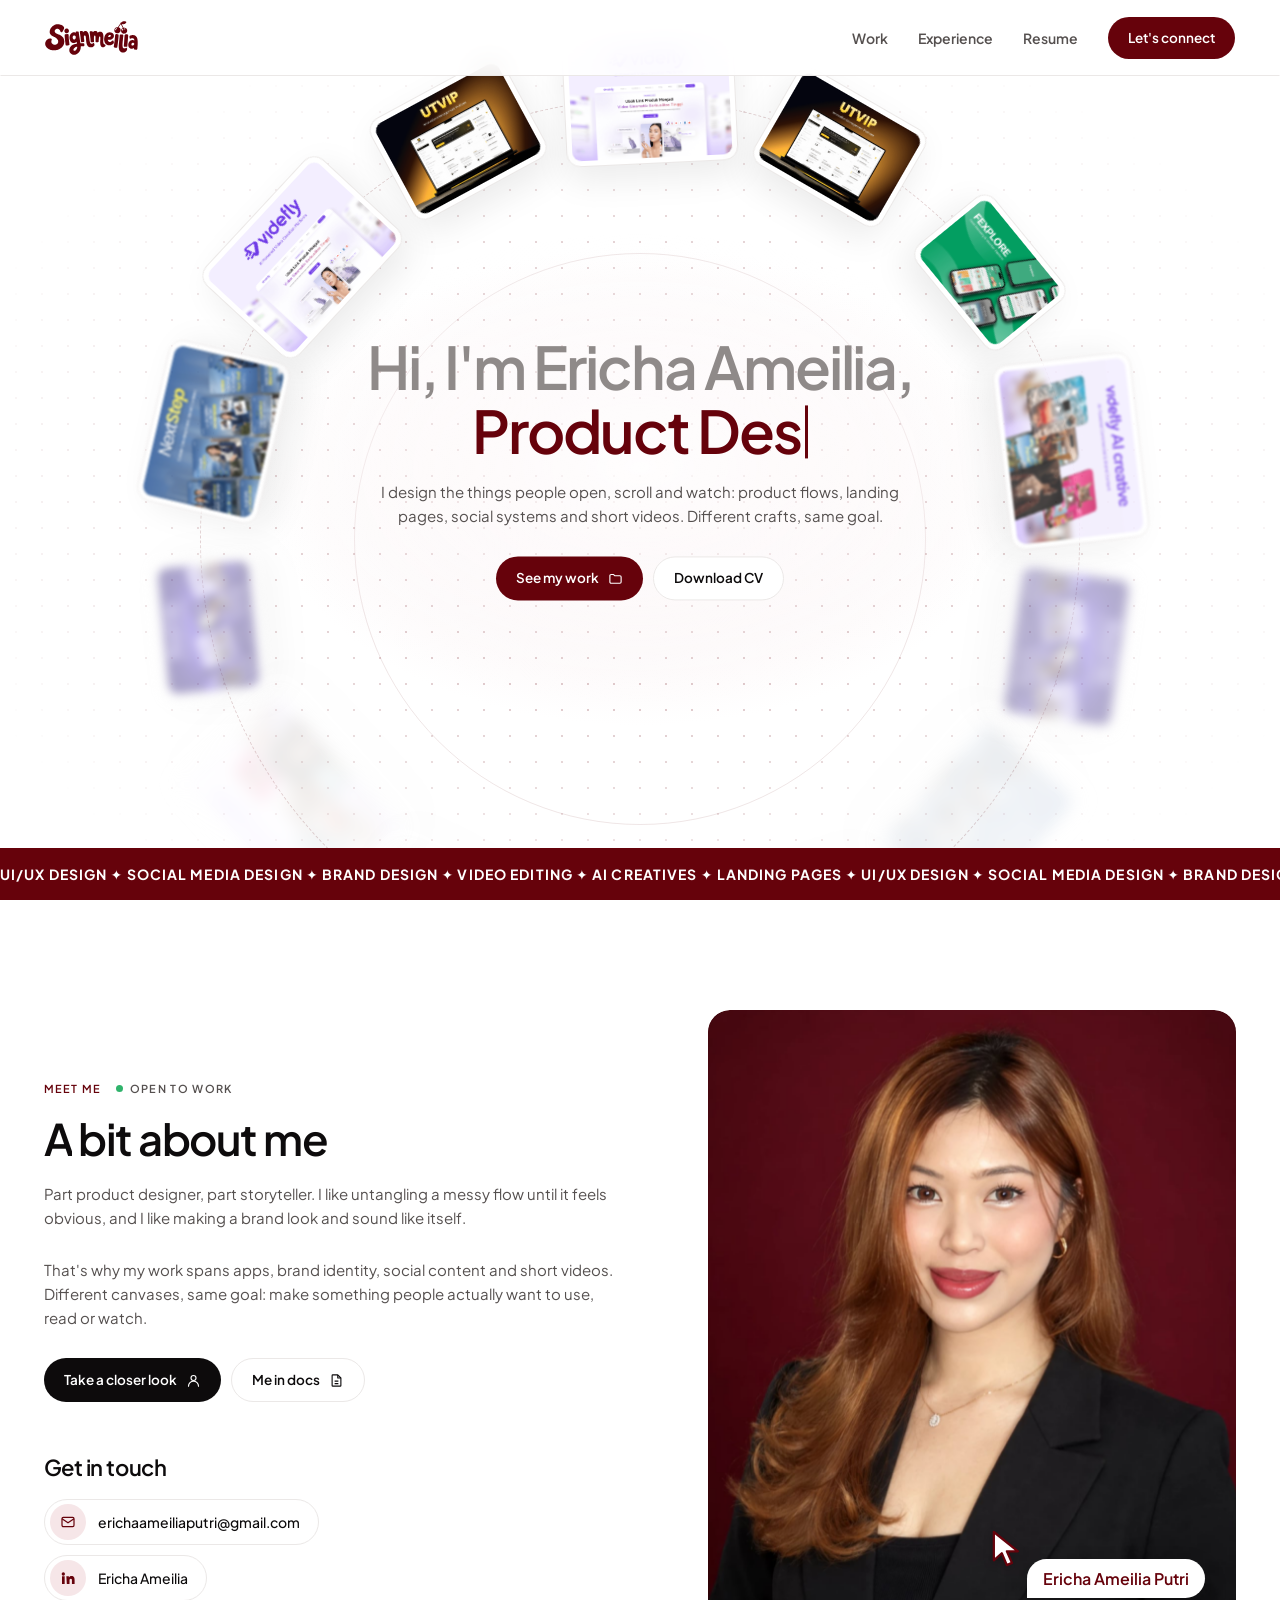
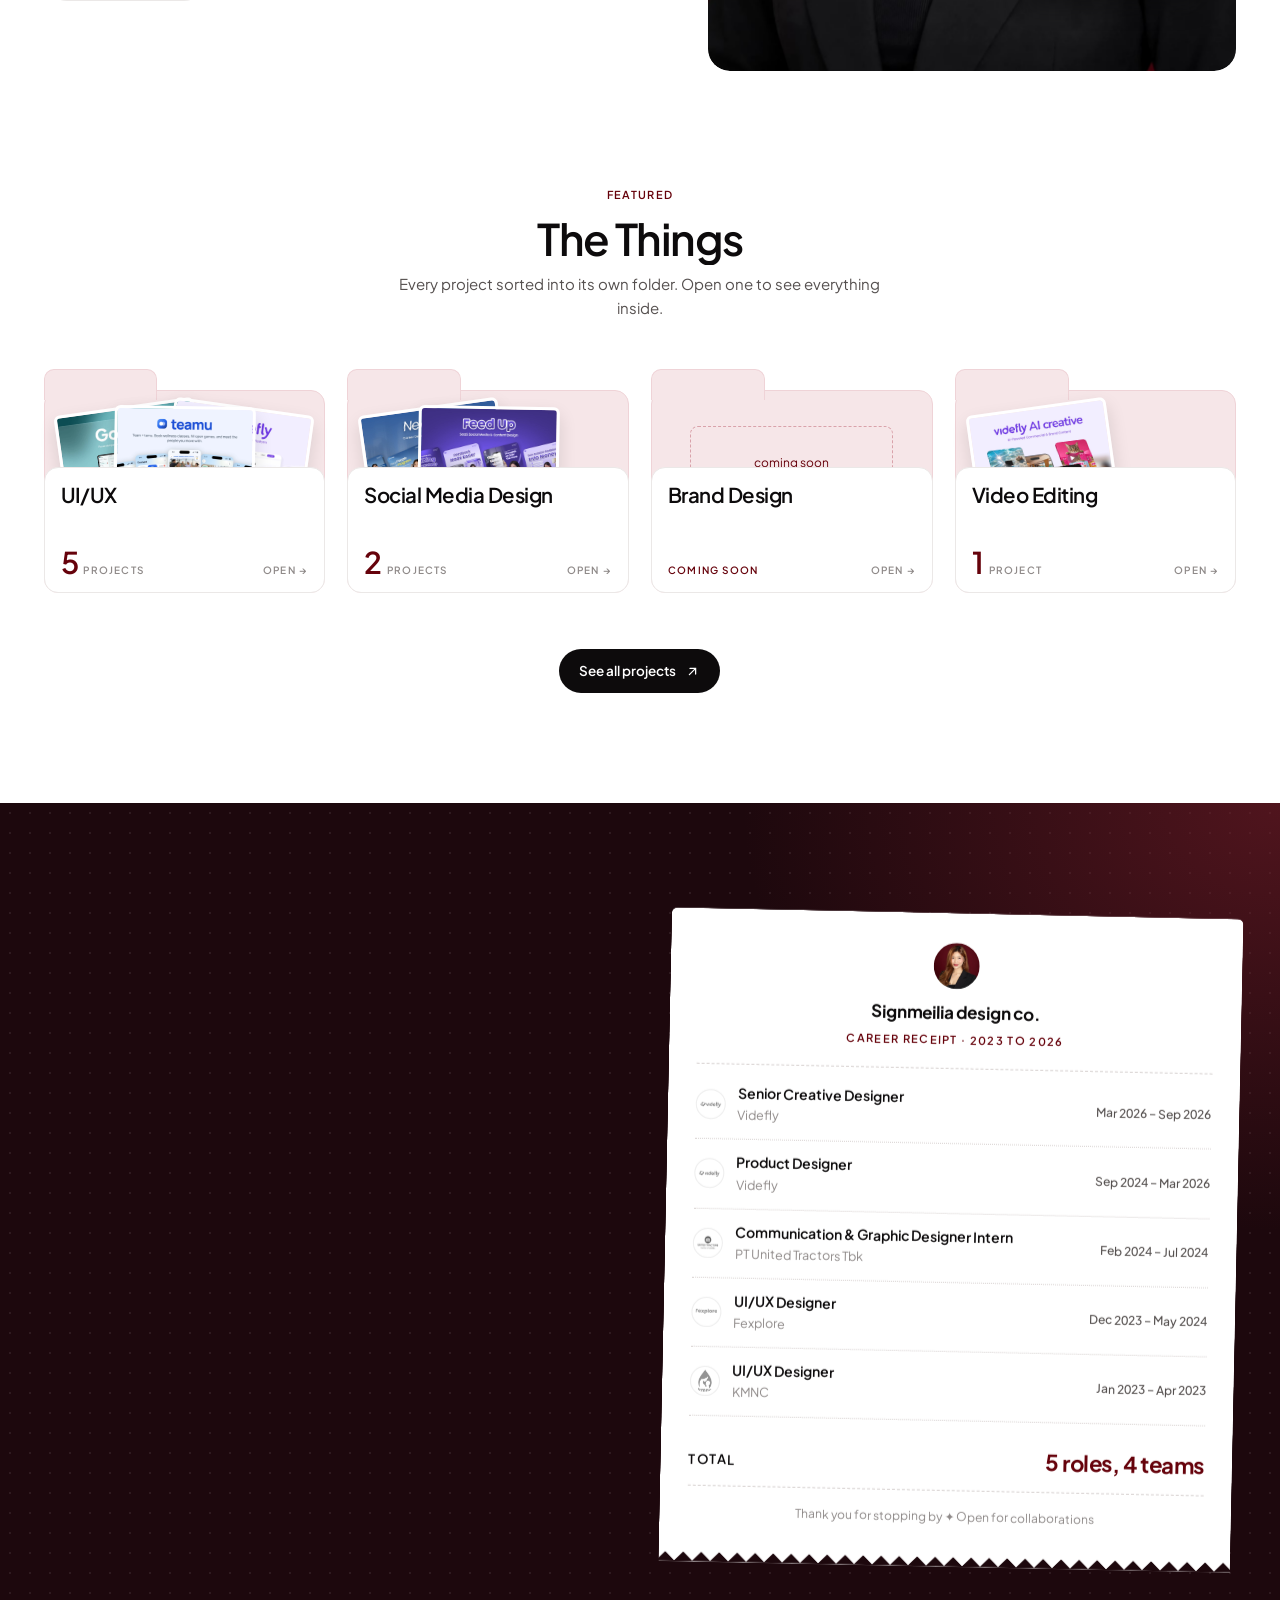
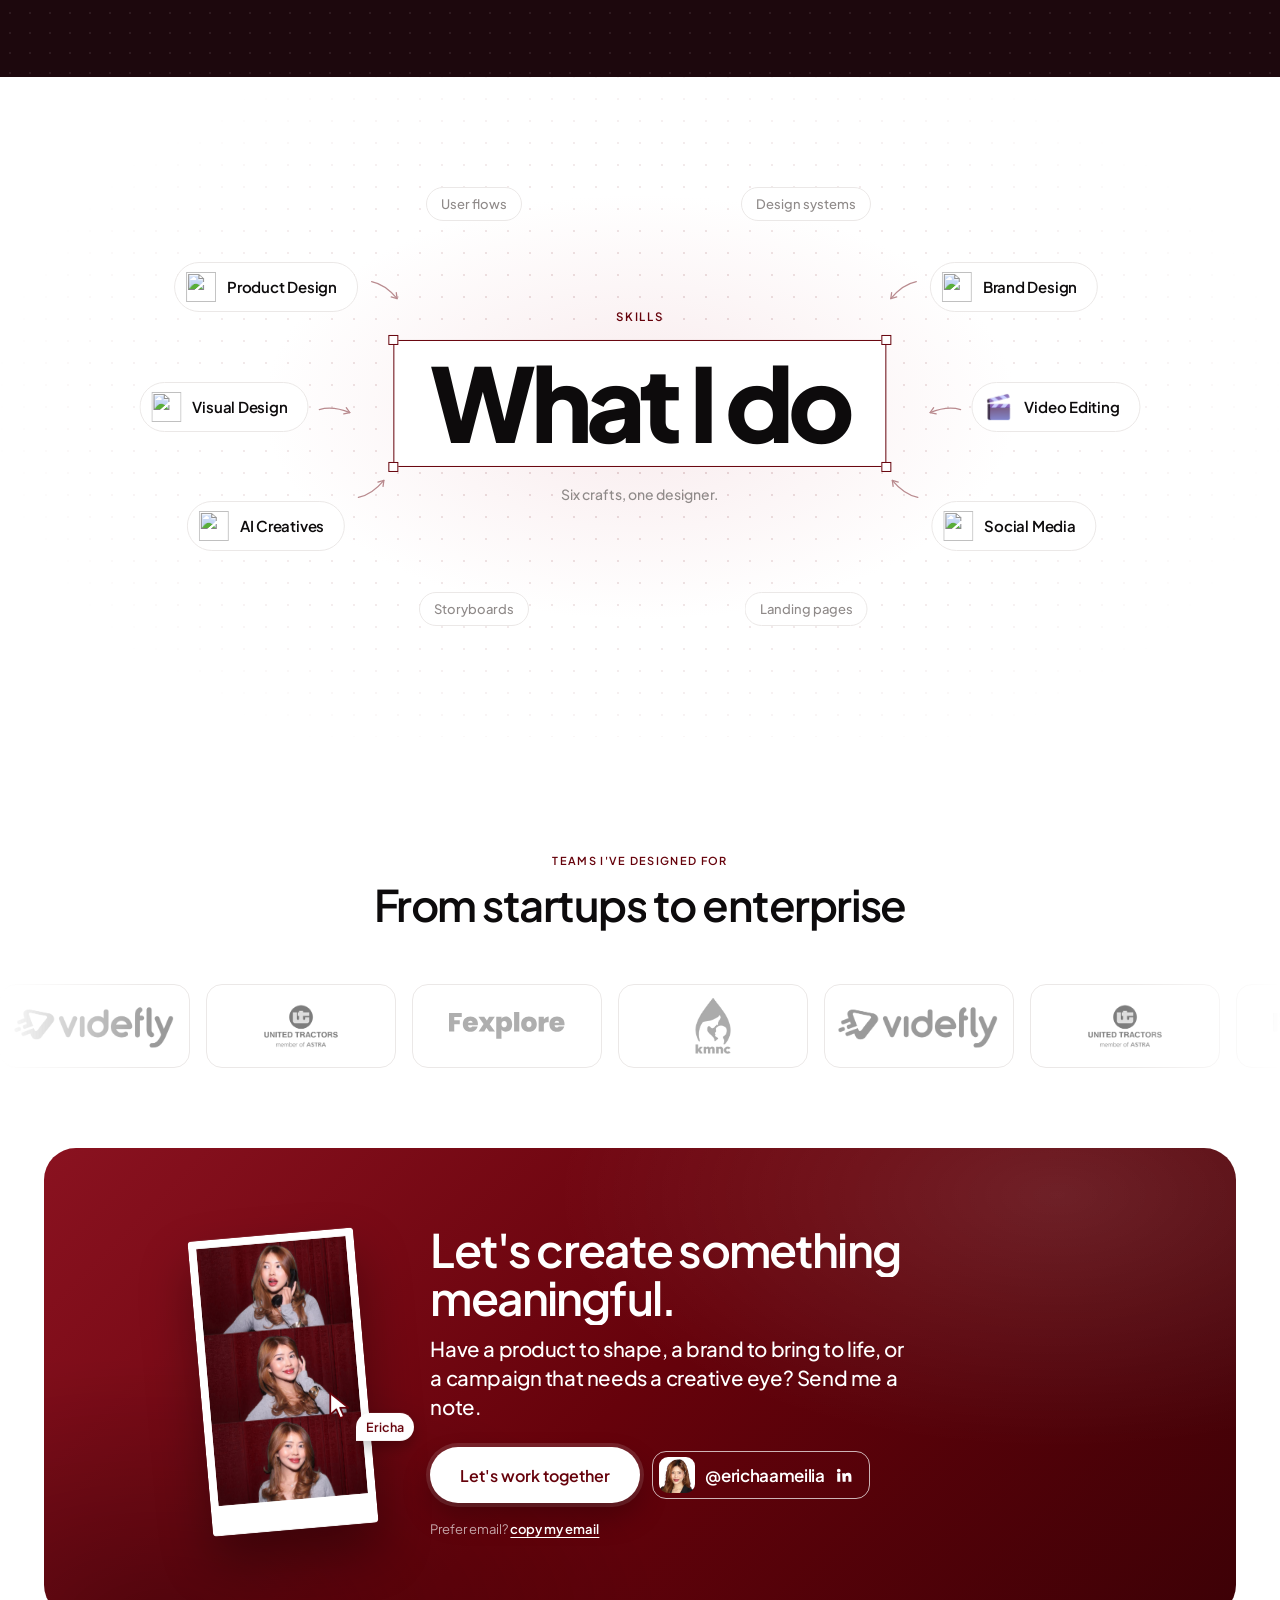
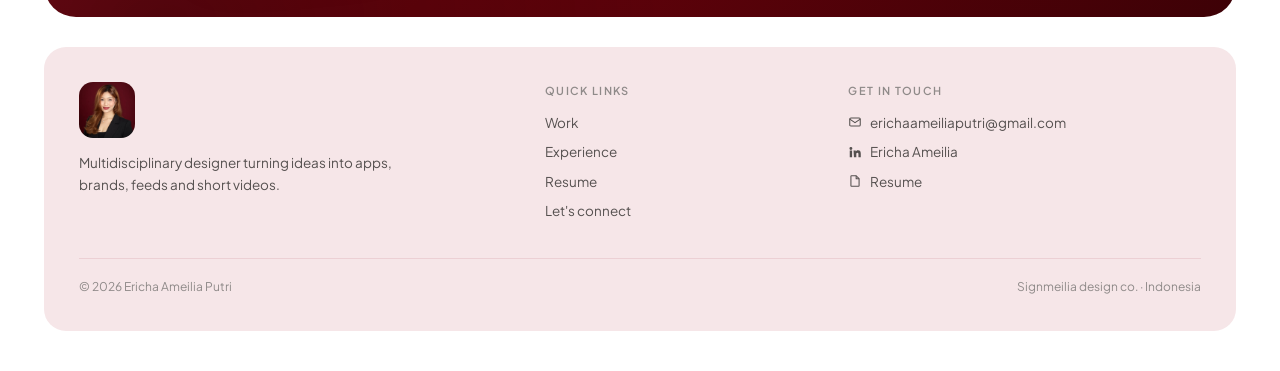
==== index.html @ 426ca13f "About: copy baru, lebih personal Co-Authored-By: Claude Opus 5.5 <noreply@anthropic.com>" ====
<!doctype html>
<html lang="en">
<head>
<meta charset="utf-8">
<meta name="viewport" content="width=device-width, initial-scale=1">
<title>Ericha Ameilia | Personal Website</title>
<meta name="description" content="Ericha Ameilia Putri designs apps, brands, social content and short videos.">
<link rel="icon" type="image/svg+xml" href="assets/favicon.svg?v=3">
<link rel="apple-touch-icon" href="assets/apple-touch-icon.png">
<link rel="preconnect" href="https://fonts.googleapis.com">
<link rel="preconnect" href="https://fonts.gstatic.com" crossorigin>
<link href="https://fonts.googleapis.com/css2?family=Plus+Jakarta+Sans:wght@400;500;600;700&display=swap" rel="stylesheet">
<link rel="stylesheet" href="styles.css">
<link rel="stylesheet" href="merged.css">
</head>
<body class="no-js">

<div class="intro" id="loader" aria-hidden="true">
  <div class="intro__sign"><img src="assets/signmeilia-logo.svg" alt=""><i class="intro__pen"></i></div>
  <p class="intro__line">UI/UX · Social Media · Brand · Video</p>
</div>

<header class="nav" id="nav">
  <div class="nav__in">
    <a class="nav__logo" href="#top" aria-label="Signmeilia, back to top"><img src="assets/signmeilia-logo.svg" alt="Signmeilia"></a>
    <div class="nav__right">
      <nav class="nav__links" aria-label="Main">
        <a href="projects.html">Work</a>
        <a href="#journey" data-sec="journey">Experience</a>
        <a href="https://drive.google.com/file/d/1sFN4XBQd8MXF_A1-J4B5y1EkDxADbrXs/view?usp=sharing" target="_blank" rel="noopener">Resume</a>
      </nav>
      <a class="btn nav__cta" href="#contact">Let's connect</a>
    </div>
  </div>
</header>

<main>

<section class="orbit" id="top">
  <div class="orbit__pattern" aria-hidden="true"></div>
  <div class="orbit__path" aria-hidden="true"><i></i><i></i></div>
  <div class="orbit__ring" id="ring" aria-hidden="true"></div>
  <div class="orbit__fade"></div>
  <div class="orbit__copy">
    <h1><span class="soft">Hi, I'm Ericha Ameilia,</span><br><span class="type" id="type">Product Designer</span><span class="caret" aria-hidden="true"></span></h1>
    <p>I design the things people open, scroll and watch: product flows, landing pages, social systems and short videos. Different crafts, same goal.</p>
    <div class="orbit__ctas">
      <a href="#things" class="btn btn-dark">See my work<svg viewBox="0 0 24 24" fill="none" stroke="currentColor" stroke-width="1.8" stroke-linejoin="round"><path d="M3 7a2 2 0 0 1 2-2h4l2 2h8a2 2 0 0 1 2 2v8a2 2 0 0 1-2 2H5a2 2 0 0 1-2-2z"/></svg></a>
      <a href="https://drive.google.com/file/d/1sFN4XBQd8MXF_A1-J4B5y1EkDxADbrXs/view?usp=sharing" target="_blank" rel="noopener" class="btn btn-line">Download CV</a>
    </div>
  </div>
  <div class="ribbon ribbon--ink" aria-hidden="true"><div class="ribbon__track" data-ribbon="UI/UX design ✦ Social media design ✦ Brand design ✦ Video editing ✦ AI creatives ✦ Landing pages ✦ "></div></div>
</section>

<section class="sec" id="about">
  <div class="wrap meet">
    <div data-stagger>
      <div class="head-row rv"><span class="label">Meet me</span><span class="status"><i></i>Open to work</span></div>
      <h2 class="rv">A bit about me</h2>
      <p class="rv">Part product designer, part storyteller. I like untangling a messy flow until it feels obvious, and I like making a brand look and sound like itself.</p>
      <p class="rv">That's why my work spans apps, brand identity, social content and short videos. Different canvases, same goal: make something people actually want to use, read or watch.</p>
      <div class="actions rv">
        <a class="btn btn-dark" href="https://www.linkedin.com/in/erichaameilia/" target="_blank" rel="noopener">Take a closer look<svg viewBox="0 0 24 24" fill="none" stroke="currentColor" stroke-width="1.8" stroke-linecap="round"><circle cx="12" cy="8" r="4"/><path d="M4 21a8 8 0 0 1 16 0"/></svg></a>
        <a class="btn btn-line" href="https://drive.google.com/file/d/1sFN4XBQd8MXF_A1-J4B5y1EkDxADbrXs/view?usp=sharing" target="_blank" rel="noopener">Me in docs<svg viewBox="0 0 24 24" fill="none" stroke="currentColor" stroke-width="1.8" stroke-linejoin="round"><path d="M14 3H6a1 1 0 0 0-1 1v16a1 1 0 0 0 1 1h12a1 1 0 0 0 1-1V8z"/><path d="M14 3v5h5M9 13h6M9 17h6"/></svg></a>
      </div>
      <h3 class="rv">Get in touch</h3>
      <div class="touch rv">
        <a href="mailto:erichaameiliaputri@gmail.com"><span class="ic"><svg viewBox="0 0 24 24" fill="none" stroke="currentColor" stroke-width="1.8"><rect x="3" y="5" width="18" height="14" rx="2"/><path d="m3 7 9 6 9-6"/></svg></span>erichaameiliaputri@gmail.com</a>
        <a href="https://www.linkedin.com/in/erichaameilia/" target="_blank" rel="noopener"><span class="ic"><svg viewBox="0 0 24 24" fill="currentColor"><path d="M4.98 3.5a2.5 2.5 0 1 1 0 5 2.5 2.5 0 0 1 0-5zM3 9.5h4V21H3zM9.5 9.5h3.8v1.6h.06c.53-1 1.83-2.06 3.77-2.06 4.03 0 4.77 2.65 4.77 6.1V21h-4v-5.1c0-1.22-.02-2.78-1.7-2.78-1.7 0-1.96 1.33-1.96 2.7V21h-4z"/></svg></span>Ericha Ameilia</a>
      </div>
    </div>
    <figure class="portrait rv">
      <img src="assets/portrait-about.jpg" alt="Ericha Ameilia Putri in a black blazer against a deep red backdrop">
      <figcaption class="is-cursor"><span class="cursor is-light"><svg viewBox="0 0 24 28" aria-hidden="true"><path d="M2 2 2 22l5.6-5 3.6 8.4 3.6-1.6-3.6-8.2H19z"/></svg><b>Ericha Ameilia Putri</b></span></figcaption>
    </figure>
  </div>
</section>

<section class="sec" id="things">
  <div class="wrap">
    <div class="center-head" data-stagger>
      <span class="label rv">Featured</span>
      <h2 class="rv">The Things</h2>
      <p class="rv">Every project sorted into its own folder. Open one to see everything inside.</p>
    </div>
    <div class="folders" id="folders" data-stagger></div>
    <div class="center-cta rv"><a class="btn btn-dark" href="projects.html">See all projects<svg viewBox="0 0 24 24" fill="none" stroke="currentColor" stroke-width="2" stroke-linecap="round"><path d="M7 17 17 7M8 7h9v9"/></svg></a></div>
  </div>
</section>

<section class="dark" id="journey">
  <div class="wrap receipt-wrap">
    <div class="receipt-side" data-stagger data-speed="-0.05">
      <span class="label rv">Where I've been</span>
      <h2 class="rv">Experience, itemised</h2>
      <p class="rv">Five roles across four teams, from enterprise to AI startup. Different industries, one way of designing.</p>
      <div class="xp-links rv">
        <a href="https://www.linkedin.com/in/erichaameilia/" target="_blank" rel="noopener">Full story on LinkedIn <svg viewBox="0 0 24 24" fill="none" stroke="currentColor" stroke-width="2" stroke-linecap="round"><path d="M5 12h14M13 6l6 6-6 6"/></svg></a>
        <a href="https://drive.google.com/file/d/1sFN4XBQd8MXF_A1-J4B5y1EkDxADbrXs/view?usp=sharing" target="_blank" rel="noopener">Full resume <svg viewBox="0 0 24 24" fill="none" stroke="currentColor" stroke-width="2" stroke-linecap="round"><path d="M12 4v11M7 10l5 5 5-5M5 20h14"/></svg></a>
      </div>
    </div>
    <div class="receipt-print rv" data-speed="0.08">
    <div class="receipt">
      <div class="receipt__head">
        <img src="assets/portrait-about.jpg" alt="">
        <b>Signmeilia design co.</b>
        <span class="label">Career receipt · 2023 to 2026</span>
      </div>
      <div class="receipt__list" data-stagger>
        <article class="line">
          <img src="assets/logo-videfly.webp" alt="">
          <div><h3>Senior Creative Designer</h3><span>Videfly</span></div>
          <time>Mar 2026 – Sep 2026</time>
        </article>
        <article class="line">
          <img src="assets/logo-videfly.webp" alt="">
          <div><h3>Product Designer</h3><span>Videfly</span></div>
          <time>Sep 2024 – Mar 2026</time>
        </article>
        <article class="line">
          <img src="assets/logo-ut.png" alt="">
          <div><h3>Communication &amp; Graphic Designer Intern</h3><span>PT United Tractors Tbk</span></div>
          <time>Feb 2024 – Jul 2024</time>
        </article>
        <article class="line">
          <img src="assets/logo-fexplore.svg" alt="">
          <div><h3>UI/UX Designer</h3><span>Fexplore</span></div>
          <time>Dec 2023 – May 2024</time>
        </article>
        <article class="line">
          <img src="assets/logo-kmnc.webp" alt="">
          <div><h3>UI/UX Designer</h3><span>KMNC</span></div>
          <time>Jan 2023 – Apr 2023</time>
        </article>
      </div>
      <div class="receipt__total"><span>Total</span><b>5 roles, 4 teams</b></div>
      <p class="receipt__thanks">Thank you for stopping by ✦ Open for collaborations</p>
    </div>
    </div>
  </div>
</section>

<section class="sec" id="skills">
  <div class="wrap">
    <div class="sk-stage" id="skStage">
      <div class="sk-center">
        <span class="sk-hand">Skills</span>
        <div class="sk-box">
          <i></i><i></i><i></i><i></i>
          <h2 class="sk-big">What I do</h2>
        </div>
        <p class="sk-status">Six crafts, one designer.</p>
      </div>

      <button class="sk-tag l t" data-speed="0.08" style="--x:14%;--y:24%;--i:0"><svg class="sk-arrow" viewBox="0 0 40 30" aria-hidden="true"><path d="M3 4c10 2 20 8 30 20"/><path d="M26 22l7 2-1-7"/></svg><span><img src="assets/icons/product.png" alt=""></span>Product Design</button>
      <button class="sk-tag r t" data-speed="0.08" style="--x:86%;--y:24%;--i:1"><svg class="sk-arrow" viewBox="0 0 40 30" aria-hidden="true"><path d="M3 4c10 2 20 8 30 20"/><path d="M26 22l7 2-1-7"/></svg><span><img src="assets/icons/brand.png" alt=""></span>Brand Design</button>
      <button class="sk-tag l m" data-speed="0.04" style="--x:10%;--y:50%;--i:2"><svg class="sk-arrow" viewBox="0 0 40 30" aria-hidden="true"><path d="M3 4c10 2 20 8 30 20"/><path d="M26 22l7 2-1-7"/></svg><span><img src="assets/icons/visual.png" alt=""></span>Visual Design</button>
      <button class="sk-tag r m" data-speed="0.04" style="--x:90%;--y:50%;--i:3"><svg class="sk-arrow" viewBox="0 0 40 30" aria-hidden="true"><path d="M3 4c10 2 20 8 30 20"/><path d="M26 22l7 2-1-7"/></svg><span><img src="assets/icons/video.png" alt=""></span>Video Editing</button>
      <button class="sk-tag l b" data-speed="0.08" style="--x:14%;--y:76%;--i:4"><svg class="sk-arrow" viewBox="0 0 40 30" aria-hidden="true"><path d="M3 4c10 2 20 8 30 20"/><path d="M26 22l7 2-1-7"/></svg><span><img src="assets/icons/ai.png" alt=""></span>AI Creatives</button>
      <button class="sk-tag r b" data-speed="0.08" style="--x:86%;--y:76%;--i:5"><svg class="sk-arrow" viewBox="0 0 40 30" aria-hidden="true"><path d="M3 4c10 2 20 8 30 20"/><path d="M26 22l7 2-1-7"/></svg><span><img src="assets/icons/social.png" alt=""></span>Social Media</button>

      <button class="sk-chip" data-speed="0.12" style="--x:34%;--y:6%;--i:6">User flows</button>
      <button class="sk-chip" data-speed="0.12" style="--x:66%;--y:6%;--i:7">Design systems</button>
      <button class="sk-chip" data-speed="0.12" style="--x:34%;--y:94%;--i:8">Storyboards</button>
      <button class="sk-chip" data-speed="0.12" style="--x:66%;--y:94%;--i:9">Landing pages</button>

    </div>
  </div>
</section>

<section class="sec" id="teams">
  <div class="center-head" data-stagger>
    <span class="label rv">Teams I've designed for</span>
    <h2 class="rv">From startups to enterprise</h2>
  </div>
  <div class="logos"><div class="logos__track" id="logos"></div></div>
</section>

<section class="sec" id="contact">
  <div class="wrap">
    <div class="endcard rv" id="cta">
      <div class="endcard__body">
        <div class="endcard__photo is-strip" data-speed="0.1">
          <img src="assets/photostrip-maroon.jpg" alt="Photobooth strip of Ericha on a vintage phone, smiling and waving hello">
          <span class="cursor" aria-hidden="true"><svg viewBox="0 0 24 28"><path d="M2 2 2 22l5.6-5 3.6 8.4 3.6-1.6-3.6-8.2H19z"/></svg><b>Ericha</b></span>
        </div>
        <div class="endcard__copy">
          <h2>Let's create something meaningful.</h2>
          <p class="endcard__line">Have a product to shape, a brand to bring to life, or a campaign that needs a creative eye? Send me a note.</p>
          <div class="endcard__actions">
            <a class="btn-depth" href="mailto:erichaameiliaputri@gmail.com?subject=Let's%20work%20together">Let's work together</a>
            <a class="handle" href="https://www.linkedin.com/in/erichaameilia/" target="_blank" rel="noopener">
              <img src="assets/avatar-white.jpg" alt="">
              <span>@erichaameilia</span>
              <svg viewBox="0 0 24 24" aria-label="LinkedIn"><path fill="currentColor" d="M4.98 3.5a2.5 2.5 0 1 1 0 5 2.5 2.5 0 0 1 0-5zM3 9.5h4V21H3zM9.5 9.5h3.8v1.6h.06c.53-1 1.83-2.06 3.77-2.06 4.03 0 4.77 2.65 4.77 6.1V21h-4v-5.1c0-1.22-.02-2.78-1.7-2.78-1.7 0-1.96 1.33-1.96 2.7V21h-4z"/></svg>
            </a>
          </div>
          <p class="endcard__alt">Prefer email? <button id="copyMail" type="button">copy my email</button></p>
        </div>
      </div>
    </div>
  </div>
</section>

</main>

<footer class="site-foot">
  <div class="wrap">
    <div class="fcard">
      <div class="fcard__grid">
        <div class="fcard__me"><img src="assets/portrait-about.jpg" alt=""><p>Multidisciplinary designer turning ideas into apps, brands, feeds and short videos.</p></div>
        <nav aria-label="Quick links"><span class="label">Quick links</span><a href="projects.html">Work</a><a href="#journey">Experience</a><a href="https://drive.google.com/file/d/1sFN4XBQd8MXF_A1-J4B5y1EkDxADbrXs/view?usp=sharing" target="_blank" rel="noopener">Resume</a><a href="#contact">Let's connect</a></nav>
        <nav aria-label="Get in touch"><span class="label">Get in touch</span>
          <a href="mailto:erichaameiliaputri@gmail.com"><svg viewBox="0 0 24 24" fill="none" stroke="currentColor" stroke-width="1.8"><rect x="3" y="5" width="18" height="14" rx="2"/><path d="m3 7 9 6 9-6"/></svg>erichaameiliaputri@gmail.com</a>
          <a href="https://www.linkedin.com/in/erichaameilia/" target="_blank" rel="noopener"><svg viewBox="0 0 24 24" fill="currentColor"><path d="M4.98 3.5a2.5 2.5 0 1 1 0 5 2.5 2.5 0 0 1 0-5zM3 9.5h4V21H3zM9.5 9.5h3.8v1.6h.06c.53-1 1.83-2.06 3.77-2.06 4.03 0 4.77 2.65 4.77 6.1V21h-4v-5.1c0-1.22-.02-2.78-1.7-2.78-1.7 0-1.96 1.33-1.96 2.7V21h-4z"/></svg>Ericha Ameilia</a>
          <a href="https://drive.google.com/file/d/1sFN4XBQd8MXF_A1-J4B5y1EkDxADbrXs/view?usp=sharing" target="_blank" rel="noopener"><svg viewBox="0 0 24 24" fill="none" stroke="currentColor" stroke-width="1.8" stroke-linejoin="round"><path d="M14 3H6a1 1 0 0 0-1 1v16a1 1 0 0 0 1 1h12a1 1 0 0 0 1-1V8z"/><path d="M14 3v5h5"/></svg>Resume</a>
        </nav>
      </div>
      <div class="fcard__bottom"><span>© 2026 Ericha Ameilia Putri</span><span>Signmeilia design co. · Indonesia</span></div>
    </div>
  </div>
</footer>

<script src="projects-data.js"></script>
<script>
  /* folders for The Things, built from projects-data.js (before site.js so reveal picks them up) */
  (() => {
    const box = document.getElementById('folders');
    box.innerHTML = fields.map((f, fi) => {
      const list = projects.filter(p => p.field === f.id);
      const papers = list.slice(0, 3);
      // the middle paper sits in front, so the newest case takes that slot
      if (papers.length > 1) [papers[0], papers[1]] = [papers[1], papers[0]];
      const inside = papers.length
        ? papers.map(p => `<span class="folder__paper"><img src="${imgSrc(p.img)}" alt="" loading="lazy"></span>`).join('')
        : '<span class="folder__empty">coming soon</span>';
      return `<div class="folder-wrap rv" data-speed="${[0.05, -0.04, 0.07, -0.03][fi]}">
        <a class="folder" href="projects.html#${f.id}" aria-label="Open the ${f.name} folder">
          <span class="folder__back"></span>${inside}
          <span class="folder__front">
            <span class="folder__name">${f.name}</span>
            <span class="folder__foot"><span>${list.length ? `<b>${list.length}</b> <span class="label">${list.length === 1 ? 'project' : 'projects'}</span>` : '<span class="label folder__soon">Coming soon</span>'}</span><span class="label">Open →</span></span>
          </span>
        </a>
        </div>`;
    }).join('');
  })();
</script>
<script>
  /* skills: tags pop in around the title, float, and pop again when tapped */
  (() => {
    const stage = document.getElementById('skStage');
    const io = new IntersectionObserver(es => es.forEach(e => {
      if (!e.isIntersecting) return;
      stage.classList.add('is-in');
      io.disconnect();
    }), { threshold: .25 });
    io.observe(stage);
    stage.addEventListener('click', e => {
      const b = e.target.closest('.sk-tag, .sk-chip');
      if (!b || b.classList.contains('is-popped')) return;
      b.classList.remove('is-back');
      b.classList.add('is-popped');
      setTimeout(() => { b.classList.remove('is-popped'); b.classList.add('is-back'); }, 1400);
    });
  })();
</script>
<script src="site.js"></script>
<script>
  /* hero orbit: cards of slightly different sizes and tilts circle the headline */
  (() => {
    const shots = ['videfly-product.png','utvip.png','fexplore-cover.webp','videfly-ai.png','feedup.png','nextstep.png'];
    const sizes = [1, .86, .78, 1.08, .92, 1, .84, 1.04, .9, 1.1, .8, .96, 1, .88, .82, 1.06];
    const tilts = [-4, 3, -2, 5, -6, 2, 4, -3, 1, -5, 6, -1, 3, -4, 2, -2];
    const ring = document.getElementById('ring'), hero = document.getElementById('top');
    const N = 14, cards = [];
    for (let i = 0; i < N; i++) {
      const src = shots[i % shots.length];
      const c = document.createElement('div');
      c.className = 'orbit__card';
      c.style.setProperty('--s', sizes[i]);
      c.innerHTML = `<img src="assets/${src}" alt="">`;
      ring.appendChild(c); cards.push(c);
    }
    let angle = 0, W, H, R, cx, cy;
    const measure = () => {
      W = hero.clientWidth; H = hero.clientHeight;
      const small = W < 720;
      hero.style.setProperty('--cw', (small ? 100 : W < 1024 ? 140 : 172) + 'px');
      // keep the ring hugging the headline instead of the screen edges
      R = small ? Math.max(W * 0.72, 260) : Math.min(Math.max(W * 0.33, 440), 560, H * 0.62);
      cx = W / 2; cy = H * (small ? 0.56 : 0.56) + R * 0.08;
      hero.style.setProperty('--R', R + 'px');
      hero.style.setProperty('--cx', cx + 'px');
      hero.style.setProperty('--cy', cy + 'px');
    };
    const place = () => {
      const step = (Math.PI * 2) / N;
      cards.forEach((c, i) => {
        const t = angle + i * step;
        const x = cx + Math.sin(t) * R - c.offsetWidth / 2;
        const y = cy - Math.cos(t) * R - c.offsetHeight / 2;
        const depth = Math.min(Math.max((-Math.cos(t) + 0.35) / 0.9, 0), 1);
        c.style.transform = `translate(${x}px,${y}px) rotate(${t + tilts[i] * Math.PI / 180}rad)`;
        c.style.opacity = (1 - depth * 0.9).toFixed(3);
        c.style.filter = depth > 0.02 ? `blur(${(depth * 8).toFixed(1)}px)` : 'none';
      });
    };
    let last = scrollY;
    const tick = () => { angle += 0.0008 + (scrollY - last) * 0.0012; last = scrollY; place(); requestAnimationFrame(tick); };
    measure(); place();
    addEventListener('resize', () => { measure(); place(); });
    if (!reduceMotion) requestAnimationFrame(tick);
  })();

  /* typed role */
  (() => {
    const el = document.getElementById('type');
    const roles = ['Product Designer', 'UI/UX Designer', 'Brand Designer', 'Video Editor', 'Social Media Designer'];
    if (reduceMotion) return;
    let r = 0, i = roles[0].length, del = true;
    const loop = () => {
      el.textContent = roles[r].slice(0, i);
      if (del) { i--; if (i < 0) { del = false; r = (r + 1) % roles.length; i = 0; } }
      else { i++; if (i > roles[r].length) { del = true; return setTimeout(loop, 1600); } }
      setTimeout(loop, del ? 45 : 85);
    };
    setTimeout(loop, 2600);
  })();

  /* teams marquee */
  (() => {
    const logos = [['logo-videfly.webp','Videfly'],['logo-ut.png','United Tractors'],['logo-fexplore.svg','Fexplore'],['logo-kmnc.webp','KMNC']];
    const set = [...logos, ...logos].map(([s, n]) => `<div class="logos__item"><img src="assets/${s}" alt="${n}"></div>`).join('');
    document.getElementById('logos').innerHTML = set + set;
  })();

  /* CTA: project cards lean toward the cursor */
  (() => {
    const cta = document.getElementById('cta');
    if (reduceMotion || !matchMedia('(pointer:fine)').matches) return;
    cta.addEventListener('pointermove', e => {
      const r = cta.getBoundingClientRect();
      cta.style.setProperty('--mx', ((e.clientX - r.left) / r.width - .5).toFixed(3));
      cta.style.setProperty('--my', ((e.clientY - r.top) / r.height - .5).toFixed(3));
    });
    cta.addEventListener('pointerleave', () => { cta.style.setProperty('--mx', 0); cta.style.setProperty('--my', 0); });
  })();

  /* copy email */
  document.getElementById('copyMail').addEventListener('click', async e => {
    const b = e.currentTarget;
    try { await navigator.clipboard.writeText('erichaameiliaputri@gmail.com'); b.textContent = 'copied!'; }
    catch { b.textContent = 'erichaameiliaputri@gmail.com'; }
    setTimeout(() => b.textContent = 'copy my email', 2200);
  });

  /* active menu link */
  (() => {
    const links = [...document.querySelectorAll('.nav__links a[data-sec]')];
    const map = { top: '', about: '', skills: '', journey: 'journey', things: 'things', teams: 'things', contact: '' };
    const io = new IntersectionObserver(es => es.forEach(e => {
      if (!e.isIntersecting) return;
      links.forEach(a => a.classList.toggle('active', a.dataset.sec === map[e.target.id]));
    }), { rootMargin: '-45% 0px -50% 0px' });
    Object.keys(map).forEach(id => io.observe(document.getElementById(id)));
  })();
</script>
</body>
</html>
---- styles.css ----
:root{
  --bg:#ffffff;
  --soft:#f6f5f4;
  --ink:#0d0b0c;
  --ink-2:#55504f;
  --ink-3:#8f8a89;
  --line:#ebe8e7;
  --accent:#7a1f2b;
  --accent-soft:#f7e7e9;
  --ribbon:#f4a6cf;
  --font:"Plus Jakarta Sans", system-ui, -apple-system, "Segoe UI", sans-serif;
  --pad:clamp(20px,3.4vw,48px);
}
*{box-sizing:border-box;margin:0;padding:0}
html{scroll-behavior:smooth}
body{background:var(--bg);color:var(--ink);font-family:var(--font);font-size:15px;line-height:1.6;-webkit-font-smoothing:antialiased;overflow-x:hidden}
img{display:block;max-width:100%}
a{color:inherit;text-decoration:none}
button,input,textarea{font:inherit;color:inherit}
button{background:none;border:0;cursor:pointer}
.wrap{width:min(1240px,100% - var(--pad)*2);margin-inline:auto}
.label{font-size:11px;font-weight:600;letter-spacing:.12em;text-transform:uppercase;color:var(--ink-3)}
:focus-visible{outline:2px solid var(--accent);outline-offset:3px;border-radius:6px}

/* preloader */
.loader{position:fixed;inset:0;z-index:100;background:#fff;display:flex;align-items:flex-end;padding:0 var(--pad) 28px;transition:transform .9s cubic-bezier(.7,0,.2,1)}
.loader__in{width:100%;display:flex;justify-content:space-between;align-items:flex-end;border-top:1px solid var(--line);padding-top:10px}
.loader__num{font-size:clamp(90px,13vw,190px);font-weight:700;line-height:.82;letter-spacing:-.05em;display:flex}
.loader__num sup{font-size:.22em;letter-spacing:0;margin-left:4px;line-height:1}
.loader.done{transform:translateY(-100%)}

/* top bar */
.topbar{position:fixed;inset:0 0 auto 0;z-index:50;height:64px;background:rgba(255,255,255,.78);backdrop-filter:blur(14px);-webkit-backdrop-filter:blur(14px);border-bottom:1px solid rgba(235,232,231,.7)}
.topbar .wrap{height:100%;display:flex;align-items:center;justify-content:space-between;gap:16px}
.meta{display:flex;gap:44px}
.meta div{line-height:1.35}
.meta .label{font-size:9.5px;display:block;margin-bottom:2px}
.meta b{font-size:12.5px;font-weight:500}
.meta .dot{display:inline-block;width:6px;height:6px;border-radius:50%;background:#2fb36b;margin-right:6px;vertical-align:1px}
.links{display:flex;align-items:center;gap:28px;font-size:13.5px;font-weight:500;color:var(--ink-3)}
.links a{transition:color .2s}
.links a:hover,.links a.on{color:var(--ink)}
.links a.hi{color:var(--accent)}
.menu-btn{display:none;width:38px;height:38px;border-radius:50%;border:1px solid var(--line);place-items:center}
.menu-btn svg{width:18px;height:18px}

/* buttons */
.btn{display:inline-flex;align-items:center;gap:9px;height:44px;padding:0 20px;border-radius:999px;font-size:13.5px;font-weight:600;white-space:nowrap;transition:transform .2s, background .2s, border-color .2s}
.btn svg{width:15px;height:15px}
.btn:hover{transform:translateY(-2px)}
.btn:active{transform:scale(.97)}
.btn-dark{background:var(--ink);color:#fff}
.btn-dark:hover{background:var(--accent)}
.btn-line{border:1px solid var(--line);background:#fff}
.btn-line:hover{border-color:var(--ink)}
.chip{display:inline-flex;align-items:center;gap:6px;height:28px;padding:0 11px;border-radius:999px;font-size:12px;font-weight:500;border:1px solid var(--line);background:#fff;color:var(--ink-2);white-space:nowrap}
.chip--on{background:var(--accent-soft);border-color:transparent;color:var(--accent)}

/* ribbons */
.ribbon{position:absolute;left:-20vw;width:140vw;height:46px;display:flex;align-items:center;overflow:hidden;font-size:13px;font-weight:700;letter-spacing:.08em;text-transform:uppercase;white-space:nowrap}
.ribbon__track{display:flex;width:max-content;animation:ribbon 40s linear infinite}
.ribbon__track span{padding-right:.6em}
.ribbon--pink{background:var(--ribbon);color:var(--ink)}
.ribbon--ink{background:var(--accent);color:#fff}
.ribbon--rev .ribbon__track{animation-direction:reverse}
@keyframes ribbon{to{transform:translateX(-50%)}}

/* hero */
.hero{position:relative;min-height:100svh;overflow:hidden;display:flex;flex-direction:column;align-items:center;padding-top:clamp(100px,13vh,140px)}
.hero h1{position:relative;z-index:4;text-align:center;font-size:clamp(34px,4.4vw,62px);font-weight:600;line-height:1.08;letter-spacing:-.035em}
.hero h1 .type{color:var(--accent)}
.hero h1 .caret{display:inline-block;width:3px;height:.9em;background:var(--accent);margin-left:4px;vertical-align:-.08em;animation:blink 1s steps(1) infinite}
@keyframes blink{50%{opacity:0}}
.hero p{position:relative;z-index:4;text-align:center;color:var(--ink-2);max-width:56ch;margin:20px 20px 0;font-size:15px}
.hero__photo{position:absolute;z-index:2;bottom:0;left:50%;transform:translateX(-50%);height:clamp(320px,56svh,600px);aspect-ratio:4/5;border-radius:999px 999px 0 0;overflow:hidden;background:#222}
.hero__photo img{width:100%;height:100%;object-fit:cover;object-position:50% 18%;filter:grayscale(1) contrast(1.12) brightness(1.04);transition:filter .6s}
.hero__photo:hover img{filter:grayscale(0)}
.hero .ribbon--pink{z-index:1;top:58%;transform:rotate(-13deg)}
.hero .ribbon--ink{z-index:3;top:79%;transform:rotate(4deg)}
.hero__foot{position:absolute;z-index:5;left:var(--pad);bottom:28px;display:flex;gap:10px;align-items:center}
.ico{width:38px;height:38px;border-radius:50%;border:1px solid var(--line);background:#fff;display:grid;place-items:center;transition:border-color .2s, transform .2s}
.ico:hover{border-color:var(--ink);transform:translateY(-2px)}
.ico svg{width:15px;height:15px}
.pill-mail{height:38px;padding:0 16px;border-radius:999px;border:1px solid var(--line);background:#fff;display:inline-flex;align-items:center;font-size:12.5px;font-weight:500;transition:border-color .2s}
.pill-mail:hover{border-color:var(--ink)}

/* about */
.sec{padding:110px 0 0}
.head-row{display:flex;align-items:center;gap:14px;margin-bottom:18px}
.status{display:inline-flex;align-items:center;gap:7px;font-size:11px;font-weight:600;letter-spacing:.12em;text-transform:uppercase;color:var(--ink-2)}
.status i{width:7px;height:7px;border-radius:50%;background:#2fb36b}
.about{display:grid;grid-template-columns:minmax(0,1fr) minmax(0,1.05fr);gap:clamp(32px,6vw,100px);align-items:start}
.about h2{font-size:clamp(32px,3.4vw,48px);font-weight:600;line-height:1.08;letter-spacing:-.035em;margin-bottom:22px}
.about p{color:var(--ink-2);max-width:52ch;margin-bottom:30px}
.actions{display:flex;gap:10px;flex-wrap:wrap}

.cal{border:1px solid var(--line);border-radius:18px;padding:22px}
.cal__top{display:flex;justify-content:space-between;align-items:center;gap:12px;margin-bottom:18px}
.cal__top b{font-size:15px;font-weight:600}
.cal__tag{display:inline-flex;align-items:center;gap:7px;height:30px;padding:0 12px;border-radius:999px;background:var(--ink);color:#fff;font-size:12px;font-weight:600}
.cal__tag svg{width:13px;height:13px}
.cal__grid{display:grid;grid-template-columns:38px repeat(12,1fr);gap:5px;align-items:center}
.cal__grid .m{font-size:10.5px;color:var(--ink-3);text-align:center}
.cal__grid .y{font-size:11px;color:var(--ink-3)}
.cell{aspect-ratio:1;border-radius:5px;background:#efeded;position:relative}
.cell[data-l="1"]{background:#e9b9c0}
.cell[data-l="2"]{background:var(--accent)}
.cell[data-l="f"]{background:transparent;border:1px dashed var(--line)}
.cell:hover::after{content:attr(data-tip);position:absolute;z-index:5;bottom:calc(100% + 8px);left:50%;transform:translateX(-50%);white-space:nowrap;background:var(--ink);color:#fff;font-size:11.5px;padding:6px 10px;border-radius:8px;pointer-events:none}
.cal__legend{display:flex;justify-content:space-between;align-items:center;margin-top:16px;font-size:11.5px;color:var(--ink-3)}
.cal__legend span{display:inline-flex;align-items:center;gap:5px}
.cal__legend i{width:11px;height:11px;border-radius:3px;background:#efeded}

/* career */
.career-head{display:flex;justify-content:space-between;align-items:center;gap:16px;flex-wrap:wrap;margin-bottom:22px}
.career-head h2{display:flex;align-items:baseline;gap:16px;font-size:20px;font-weight:600;letter-spacing:-.02em}
.career-head .chips{display:flex;gap:8px;flex-wrap:wrap}
.track-bar{display:flex;align-items:center;gap:16px;margin-bottom:22px}
.progress{flex:1;height:2px;background:var(--line);position:relative;overflow:hidden;border-radius:2px}
.progress i{position:absolute;inset:0 auto 0 0;width:20%;background:var(--ink);transition:width .2s}
.arrows{display:flex;gap:8px}
.arrows button{width:34px;height:34px;border-radius:50%;border:1px solid var(--line);display:grid;place-items:center;transition:border-color .2s, opacity .2s}
.arrows button:hover{border-color:var(--ink)}
.arrows button:disabled{opacity:.35;pointer-events:none}
.arrows svg{width:15px;height:15px}
.rail{display:flex;gap:16px;overflow-x:auto;scroll-snap-type:x mandatory;scrollbar-width:none;padding:4px var(--pad) 8px;margin:0 calc(var(--pad) * -1)}
.rail::-webkit-scrollbar{display:none}
.job{flex:0 0 clamp(270px,25vw,320px);scroll-snap-align:start;border:1px solid var(--line);border-radius:18px;padding:20px;display:flex;flex-direction:column;background:#fff;transition:border-color .25s, transform .25s}
.job:hover{border-color:#cfc9c8;transform:translateY(-3px)}
.job__co{display:flex;align-items:center;gap:10px;font-size:12.5px;font-weight:500;color:var(--ink-2);margin-bottom:16px}
.job__co img{width:28px;height:28px;border-radius:50%;object-fit:contain;border:1px solid var(--line);padding:3px;background:#fff}
.job__co span{flex:1;min-width:0;overflow:hidden;text-overflow:ellipsis;white-space:nowrap}
.job__badge{font-size:10.5px;font-weight:600;letter-spacing:.06em;text-transform:uppercase;color:var(--ink-3)}
.job__badge.now{color:var(--accent);background:var(--accent-soft);padding:3px 8px;border-radius:6px}
.job h3{font-size:16px;font-weight:600;letter-spacing:-.01em;line-height:1.3}
.job .date{font-size:12px;color:var(--ink-3);margin:3px 0 16px}
.job ul{list-style:none;display:grid;gap:10px;font-size:13px;color:var(--ink-2);background:var(--soft);border-radius:12px;padding:14px 14px 14px 26px;flex:1}
.job li{position:relative}
.job li::before{content:"";position:absolute;left:-12px;top:.62em;width:4px;height:4px;border-radius:50%;background:var(--ink-3)}
.job__more{display:inline-flex;align-items:center;gap:6px;margin-top:16px;font-size:12.5px;font-weight:600}
.job__more svg{width:13px;height:13px;transition:transform .2s}
.job__more:hover svg{transform:translate(2px,-2px)}

/* contact */
.contact-head{display:flex;justify-content:space-between;align-items:center;gap:16px;flex-wrap:wrap;margin-bottom:26px}
.contact-head h2{display:flex;align-items:baseline;gap:16px;font-size:20px;font-weight:600;letter-spacing:-.02em}
.contact-head .notes{display:flex;gap:18px;font-size:12.5px;color:var(--ink-2)}
.contact{display:grid;grid-template-columns:minmax(0,.9fr) minmax(0,1.1fr);gap:clamp(24px,4vw,56px);align-items:start}
.contact > div > p{color:var(--ink-2);max-width:44ch;margin-bottom:22px}
.c-rows{display:grid;gap:10px}
.c-row{display:flex;align-items:center;gap:14px;padding:12px 14px;border:1px solid var(--line);border-radius:14px;transition:border-color .2s}
.c-row:hover{border-color:#cfc9c8}
.c-row .ic{width:38px;height:38px;flex:none;border-radius:10px;display:grid;place-items:center;background:var(--accent-soft);color:var(--accent)}
.c-row .ic svg{width:17px;height:17px}
.c-row div{flex:1;min-width:0;line-height:1.35}
.c-row div .label{font-size:10px;display:block}
.c-row div b{font-size:13.5px;font-weight:500;display:block;overflow:hidden;text-overflow:ellipsis;white-space:nowrap}
.c-row .act{height:30px;padding:0 13px;border-radius:999px;border:1px solid var(--line);font-size:11px;font-weight:700;letter-spacing:.08em;text-transform:uppercase;display:inline-flex;align-items:center;transition:background .2s,color .2s}
.c-row .act:hover{background:var(--ink);color:#fff;border-color:var(--ink)}
.form{border:1px solid var(--line);border-radius:18px;padding:24px}
.form h3{font-size:16px;font-weight:600;margin-bottom:18px}
.form .two{display:grid;grid-template-columns:1fr 1fr;gap:14px}
.form label{display:block;margin-bottom:14px}
.form label .label{display:block;margin-bottom:6px;color:var(--ink-2)}
.form input,.form textarea{width:100%;border:1px solid var(--line);border-radius:10px;padding:11px 13px;font-size:14px;background:#fff;transition:border-color .2s}
.form input:focus,.form textarea:focus{outline:none;border-color:var(--accent)}
.form textarea{min-height:130px;resize:vertical}
.form__foot{display:flex;justify-content:space-between;align-items:center;gap:12px;flex-wrap:wrap}
.form__foot small{font-size:12px;color:var(--ink-3)}
.form .btn-dark{background:var(--accent)}
.form .btn-dark:hover{background:var(--ink)}

.band{position:relative;height:140px;overflow:hidden;margin-top:60px}
.band .ribbon{top:46px;transform:rotate(-2.5deg)}

/* footer */
.footer{border-top:1px solid var(--line);padding:56px 0 30px}
.footer__grid{display:grid;grid-template-columns:1fr auto auto;gap:64px;align-items:start}
.footer h2{font-size:22px;font-weight:600;letter-spacing:-.02em;margin-bottom:8px}
.footer p{color:var(--ink-2);font-size:13.5px;max-width:42ch;margin-bottom:20px}
.footer nav .label{display:block;margin-bottom:12px}
.footer nav a{display:flex;align-items:center;gap:8px;font-size:13.5px;color:var(--ink-2);margin-bottom:8px;transition:color .2s}
.footer nav a:hover{color:var(--ink)}
.footer nav svg{width:14px;height:14px}
.footer__bottom{display:flex;justify-content:space-between;gap:12px;margin-top:56px;font-size:12px;color:var(--ink-3)}

/* projects page */
.p-hero{padding:120px 0 26px}
.p-top{display:flex;justify-content:space-between;align-items:flex-end;gap:32px;flex-wrap:wrap}
.p-top h1{font-size:clamp(38px,4.4vw,60px);font-weight:600;line-height:1.04;letter-spacing:-.04em;margin-top:10px}
.p-side{max-width:340px;text-align:right}
.p-side p{color:var(--ink-2);font-size:13.5px;margin-bottom:16px}
.p-stats{display:flex;justify-content:flex-end;gap:26px}
.p-stats b{display:block;font-size:22px;font-weight:600;line-height:1;letter-spacing:-.02em}
.p-stats .label{font-size:9.5px}
.filters{display:flex;justify-content:space-between;align-items:center;gap:14px;flex-wrap:wrap;margin-top:30px}
.tabs{display:flex;gap:8px;flex-wrap:wrap}
.tab{height:36px;padding:0 15px;border-radius:999px;border:1px solid var(--line);font-size:13px;font-weight:500;display:inline-flex;align-items:center;gap:7px;transition:background .2s,color .2s,border-color .2s}
.tab small{font-size:11.5px;color:var(--ink-3)}
.tab:hover{border-color:var(--ink)}
.tab[aria-selected="true"]{background:var(--ink);border-color:var(--ink);color:#fff}
.tab[aria-selected="true"] small{color:rgba(255,255,255,.6)}
.showing{font-size:12.5px;color:var(--ink-3)}
.p-band{position:relative;height:80px;overflow:hidden;margin:4px 0 18px}
.p-band .ribbon{top:16px;height:40px;transform:rotate(-1.2deg)}
.grid{display:grid;grid-template-columns:repeat(3,1fr);gap:18px;padding-bottom:90px}
.card{border:1px solid var(--line);border-radius:18px;overflow:hidden;background:#fff;display:flex;flex-direction:column;transition:border-color .25s, transform .25s}
.card:hover{border-color:#cfc9c8;transform:translateY(-4px)}
.card__cover{position:relative;aspect-ratio:16/10;background:var(--soft);overflow:hidden}
.card__cover img{width:100%;height:100%;object-fit:cover;transition:transform .7s ease}
.card:hover .card__cover img{transform:scale(1.04)}
.card__cover .cat{position:absolute;left:12px;top:12px;height:24px;padding:0 10px;border-radius:999px;background:#fff;font-size:10px;font-weight:700;letter-spacing:.1em;text-transform:uppercase;display:inline-flex;align-items:center}
.card__body{padding:16px 18px 18px;display:flex;flex-direction:column;flex:1}
.card__title{display:flex;justify-content:space-between;align-items:center;gap:10px}
.card__title h3{font-size:15px;font-weight:600;letter-spacing:-.01em}
.card__title .yr{font-size:12px;color:var(--ink-3);white-space:nowrap}
.card__title .st{font-size:11px;font-weight:600;color:var(--accent);background:var(--accent-soft);padding:3px 8px;border-radius:6px;margin-right:6px}
.card__org{font-size:12px;color:var(--ink-3);margin:2px 0 10px}
.card__body p{font-size:13px;color:var(--ink-2);display:-webkit-box;-webkit-line-clamp:2;-webkit-box-orient:vertical;overflow:hidden;margin-bottom:16px}
.card__foot{display:flex;justify-content:space-between;align-items:flex-end;gap:10px;margin-top:auto}
.card__foot .tags{display:flex;flex-wrap:wrap;gap:6px}
.card__foot .chip{height:24px;font-size:11px;padding:0 9px}
.card__go{width:32px;height:32px;flex:none;border-radius:50%;border:1px solid var(--line);display:grid;place-items:center;transition:background .2s,color .2s}
.card:hover .card__go{background:var(--ink);color:#fff;border-color:var(--ink)}
.card__go svg{width:14px;height:14px}
.empty{grid-column:1/-1;border:1px dashed #d9d4d3;border-radius:18px;padding:56px 24px;text-align:center}
.empty h3{font-size:20px;font-weight:600;letter-spacing:-.02em;margin-bottom:8px}
.empty p{color:var(--ink-2);max-width:44ch;margin:0 auto 20px}

/* reveal */
.rv{opacity:0;transform:translateY(20px);transition:opacity .8s ease, transform .8s cubic-bezier(.2,.7,.2,1)}
.rv.in{opacity:1;transform:none}
.no-js .rv{opacity:1;transform:none}
.no-js .loader{display:none}

@media (prefers-reduced-motion:reduce){
  *,*::before,*::after{animation:none!important;transition:none!important}
  .rv{opacity:1;transform:none}
}

@media (max-width:900px){
  .meta div:nth-child(3){display:none}
  .meta{gap:24px}
  .about,.contact{grid-template-columns:1fr}
  .grid{grid-template-columns:1fr 1fr}
  .footer__grid{grid-template-columns:1fr 1fr}
  .footer__grid > div:first-child{grid-column:1/-1}
}
@media (max-width:640px){
  body{font-size:15px}
  .links{display:none}
  .links.open{display:flex;position:absolute;top:64px;left:0;right:0;flex-direction:column;align-items:flex-start;gap:16px;padding:20px var(--pad);background:#fff;border-bottom:1px solid var(--line);font-size:16px}
  .menu-btn{display:grid}
  .meta div:nth-child(2){display:none}
  .hero{padding-top:100px}
  .hero__photo{height:auto;width:90vw}
  .hero .ribbon--pink{top:62%}
  .hero .ribbon--ink{top:82%}
  .hero__foot{left:50%;transform:translateX(-50%);bottom:18px}
  .form .two{grid-template-columns:1fr}
  .grid{grid-template-columns:1fr}
  .p-side{text-align:left;max-width:none}
  .p-stats{justify-content:flex-start}
  .cal{padding:16px}
  .cal__grid{grid-template-columns:30px repeat(12,1fr);gap:3px}
  .cal__grid .m{font-size:9px}
  .contact-head .notes{display:none}
}
---- merged.css ----
/* Fachri's layout ideas, built in the design system from styles.css */

/* brand maroon, taken from the Signmeilia logo */
:root{--accent:#66020b;--accent-soft:#f6e6e8}

/* intro: the Signmeilia mark is "signed" left to right, then the maroon sheet lifts away */
.intro{position:fixed;inset:0;z-index:100;background:var(--accent);display:flex;flex-direction:column;align-items:center;justify-content:center;gap:26px;
  transition:transform .9s cubic-bezier(.76,0,.24,1), border-radius .9s cubic-bezier(.76,0,.24,1)}
.intro__sign{position:relative;width:min(380px,64vw)}
.intro__sign img{width:100%;height:auto;filter:brightness(0) invert(1);clip-path:inset(0 100% 0 0);animation:sign 1.25s cubic-bezier(.55,.1,.35,1) .25s forwards}
.intro__pen{position:absolute;top:58%;left:0;width:10px;height:10px;margin:-5px 0 0 -5px;border-radius:50%;background:#fff;box-shadow:0 0 0 6px rgba(255,255,255,.18);opacity:0;animation:pen 1.25s cubic-bezier(.55,.1,.35,1) .25s forwards}
.intro__line{font-size:12px;font-weight:600;letter-spacing:.2em;text-transform:uppercase;color:rgba(255,255,255,.7);opacity:0;transform:translateY(8px);animation:introLine .6s ease 1.35s forwards}
.intro.done{transform:translateY(-100%);border-radius:0 0 50% 50% / 0 0 120px 120px}
@keyframes sign{to{clip-path:inset(0 0 0 0)}}
@keyframes pen{0%{left:0;opacity:1}88%{opacity:1}100%{left:100%;opacity:0}}
@keyframes introLine{to{opacity:1;transform:none}}
.no-js .intro{display:none}

/* nav: a full bar over the hero that tucks into a centred pill once you scroll */
.nav{position:fixed;z-index:60;top:0;left:0;right:0;display:flex;justify-content:center;padding-top:0;transition:padding-top .55s cubic-bezier(.2,.8,.2,1);pointer-events:none}
.nav__in{pointer-events:auto;width:100%;height:76px;padding:0 var(--pad);display:flex;align-items:center;justify-content:space-between;gap:24px;border:1px solid transparent;border-bottom-color:var(--line);border-radius:0;background:rgba(255,255,255,.9);backdrop-filter:blur(14px);-webkit-backdrop-filter:blur(14px);
  transition:width .6s cubic-bezier(.2,.8,.2,1),height .5s cubic-bezier(.2,.8,.2,1),padding .6s cubic-bezier(.2,.8,.2,1),border-radius .6s cubic-bezier(.2,.8,.2,1),box-shadow .5s,border-color .5s}
.nav__logo{display:flex;align-items:center;flex:none}
.nav__logo img{height:34px;width:auto;transition:height .5s cubic-bezier(.2,.8,.2,1)}
.nav__links{display:flex;align-items:center;gap:30px}
.nav__links a{position:relative;font-size:14px;font-weight:600;color:var(--ink-2);transition:color .2s}
.nav__links a::after{content:"";position:absolute;left:0;right:0;bottom:-6px;height:2px;border-radius:2px;background:var(--accent);transform:scaleX(0);transform-origin:left;transition:transform .3s}
.nav__links a:hover,.nav__links a.active{color:var(--accent)}
.nav__links a.active::after{transform:scaleX(1)}
.nav__right{display:flex;align-items:center;gap:30px}
.nav__cta{height:42px;padding:0 20px;background:var(--accent);color:#fff}
.nav__cta:hover{background:var(--ink)}
.nav.is-pill{padding-top:14px}
.nav.is-pill .nav__in{width:min(640px,100% - 24px);height:58px;padding:0 8px 0 22px;border-radius:999px;border-color:var(--line);box-shadow:0 14px 40px rgba(13,11,12,.1)}
.nav.is-pill .nav__logo img{height:26px}
.nav.is-pill .nav__cta{height:42px}

/* pill nav: centre of the top bar on desktop, a dock at the bottom on small screens */
.pillnav{position:fixed;z-index:55;top:12px;left:50%;transform:translateX(-50%);width:max-content;display:flex;align-items:center;gap:6px}
.pillnav__me{width:40px;height:40px;border-radius:50%;overflow:hidden;border:1px solid var(--line);background:#fff;flex:none}
.pillnav__me img{width:100%;height:100%;object-fit:cover;object-position:50% 22%}
.pillnav__links{display:flex;gap:2px;padding:4px;border-radius:999px;border:1px solid var(--line);background:#fff}
.pillnav__links a{display:flex;align-items:center;gap:7px;height:32px;padding:0 14px;border-radius:999px;font-size:13px;font-weight:500;color:var(--ink-2);white-space:nowrap;transition:background .25s,color .25s}
.pillnav__links a svg{width:15px;height:15px;flex:none}
.pillnav__links a:hover{color:var(--ink)}
.pillnav__links a.active{background:var(--ink);color:#fff}
.topbar .say{height:40px;padding:0 18px}

/* orbit hero */
.orbit{position:relative;height:100svh;min-height:680px;overflow:hidden}
.orbit__ring{position:absolute;inset:0}
.orbit__card{position:absolute;left:0;top:0;width:calc(var(--cw,172px) * var(--s,1));aspect-ratio:4/3;border-radius:14px;padding:5px;background:#fff;border:1px solid var(--line);box-shadow:0 14px 34px rgba(13,11,12,.08);will-change:transform,filter,opacity}
.orbit__card img{width:100%;height:100%;object-fit:cover;border-radius:9px}
.orbit__card.tall{aspect-ratio:3/4}
.orbit__fade{position:absolute;inset:0;pointer-events:none;background:radial-gradient(ellipse 30% 26% at 50% 52%,rgba(255,255,255,.92) 0%,rgba(255,255,255,.55) 55%,rgba(255,255,255,0) 100%)}
/* hero pattern: a soft maroon dot grid, a rose glow and the orbit's own track */
.orbit{background:radial-gradient(ellipse 42% 38% at 50% 54%,#f8eaec 0%,rgba(248,234,236,0) 70%),#fff}
.orbit__pattern{position:absolute;inset:0;pointer-events:none;
  background-image:radial-gradient(rgba(102,2,11,.22) 1.2px,transparent 1.4px);background-size:26px 26px;background-position:center;
  -webkit-mask-image:radial-gradient(ellipse 70% 70% at 50% 55%,#000 30%,transparent 80%);mask-image:radial-gradient(ellipse 70% 70% at 50% 55%,#000 30%,transparent 80%)}
.orbit__path{position:absolute;inset:0;pointer-events:none}
.orbit__path i{position:absolute;left:var(--cx,50%);top:var(--cy,60%);width:calc(var(--R,500px) * 2);aspect-ratio:1;border-radius:50%;transform:translate(-50%,-50%);border:1.5px dashed rgba(102,2,11,.18);animation:spin 120s linear infinite}
.orbit__path i + i{width:calc(var(--R,500px) * 1.3);border:1px solid rgba(102,2,11,.1);animation-direction:reverse;animation-duration:160s}
@keyframes spin{to{transform:translate(-50%,-50%) rotate(360deg)}}
.orbit__copy{position:absolute;z-index:3;left:50%;top:52%;transform:translate(-50%,-50%);width:min(860px,92vw);text-align:center}
.orbit__copy h1{font-size:clamp(34px,4.6vw,64px);font-weight:600;line-height:1.08;letter-spacing:-.035em}
.orbit__copy h1 .soft{color:var(--ink-3)}
.orbit__copy h1 .type{color:var(--accent)}
.orbit__copy h1 .caret{display:inline-block;width:3px;height:.9em;background:var(--accent);margin-left:4px;vertical-align:-.08em;animation:blink 1s steps(1) infinite}
.orbit__copy p{color:var(--ink-2);max-width:50ch;margin:18px auto 28px}
.orbit__ctas{display:flex;gap:10px;justify-content:center;flex-wrap:wrap}
.orbit .ribbon--ink{z-index:4;top:auto;bottom:0;left:0;width:100%;height:52px;transform:none;font-size:14px}

/* about: copy and contact on the left, portrait card on the right */
.meet{display:grid;grid-template-columns:minmax(0,1fr) minmax(0,.9fr);gap:clamp(32px,6vw,96px);align-items:center}
.meet h2{font-size:clamp(32px,3.4vw,48px);font-weight:600;line-height:1.08;letter-spacing:-.035em;margin-bottom:20px}
.meet p{color:var(--ink-2);max-width:52ch;margin-bottom:28px}
.meet h3{font-size:22px;font-weight:600;letter-spacing:-.02em;margin:48px 0 14px}
.touch{display:flex;flex-direction:column;align-items:flex-start;gap:10px}
.touch a{display:inline-flex;align-items:center;gap:12px;height:46px;padding:0 18px 0 5px;border-radius:999px;border:1px solid var(--line);font-size:14px;font-weight:500;transition:border-color .2s, transform .2s}
.touch a:hover{border-color:var(--ink);transform:translateX(4px)}
.touch .ic{width:36px;height:36px;border-radius:50%;display:grid;place-items:center;background:var(--accent-soft);color:var(--accent)}
.touch .ic svg{width:16px;height:16px}
.portrait{position:relative;border-radius:22px;overflow:hidden;background:var(--soft);aspect-ratio:4/5}
.portrait img{width:100%;height:100%;object-fit:cover;object-position:50% 22%}
.portrait figcaption{position:absolute;left:14px;right:14px;bottom:14px;display:flex;justify-content:space-between;align-items:center;gap:10px;padding:12px 16px;border-radius:12px;background:#fff;font-size:13.5px}
.portrait figcaption b{font-weight:600}
.portrait figcaption span{color:var(--ink-3)}
/* the name sits on the photo as a light multiplayer cursor */
.portrait figcaption.is-cursor{left:auto;right:6%;bottom:11%;padding:0;background:none;border-radius:0}
.is-cursor .cursor{position:relative;right:auto;bottom:auto}
.cursor.is-light svg{fill:#fff;stroke:var(--accent)}
.cursor.is-light svg{width:34px;height:40px}
.cursor.is-light b{margin-top:30px;padding:7px 16px;background:#fff;color:var(--accent);font-size:16px;white-space:nowrap;box-shadow:0 10px 22px rgba(0,0,0,.3)}

/* dark experience */
.dark{background:#0f0c0d;color:#fff;position:relative;isolation:isolate;padding:110px 0;margin-top:110px}
.dark::before{content:"";position:absolute;inset:0;z-index:-1;background-image:radial-gradient(rgba(255,255,255,.08) 1px,transparent 1px);background-size:20px 20px}
.dark .label{color:#9c9496}
.xp-top{display:flex;justify-content:space-between;align-items:flex-end;gap:20px 48px;flex-wrap:wrap;margin-bottom:36px}
.xp-top p{max-width:52ch}
.xp-top h2{font-size:clamp(32px,3.4vw,48px);font-weight:600;line-height:1.08;letter-spacing:-.035em;margin:10px 0 12px}
.xp-top p{color:#b6aeb0;margin-bottom:22px}
.xp-links{display:flex;gap:24px;flex-wrap:wrap}
.xp-links a{display:inline-flex;align-items:center;gap:7px;font-size:13.5px;font-weight:600}
.xp-links svg{width:14px;height:14px;transition:transform .2s}
.xp-links a:hover svg{transform:translateX(3px)}
.dark .cal{border-color:rgba(255,255,255,.12);background:rgba(255,255,255,.03)}
.dark .cal__tag{background:#fff;color:var(--ink)}
.dark .cell{background:rgba(255,255,255,.08)}
.dark .cell[data-l="1"]{background:#a9505c}
.dark .cell[data-l="2"]{background:var(--ribbon)}
.dark .cell[data-l="f"]{background:transparent;border-color:rgba(255,255,255,.12)}
.dark .cell:hover::after{background:#fff;color:var(--ink)}
.dark .cal__legend i{background:rgba(255,255,255,.08)}
.xp-list{border-top:1px solid rgba(255,255,255,.12)}
.xp{display:grid;grid-template-columns:48px minmax(0,1fr) minmax(0,1fr);gap:6px 22px;padding:24px 0;border-bottom:1px solid rgba(255,255,255,.12);transition:padding .3s, background .3s}
.xp:hover{background:rgba(255,255,255,.03);padding-inline:14px}
.xp__logo{width:48px;height:48px;border-radius:50%;background:#fff;display:grid;place-items:center;overflow:hidden;grid-row:span 2}
.xp__logo img{width:74%;height:74%;object-fit:contain}
.xp h3{font-size:17px;font-weight:600;letter-spacing:-.01em}
.xp .date{font-size:12.5px;color:#9c9496}
.xp .role{font-size:14px;color:#ddd5d7;line-height:1.45}
.xp .what{display:block;font-size:13px;color:#9c9496;margin-top:4px}
.xp .chips{grid-column:2/-1;display:flex;flex-wrap:wrap;gap:6px;margin-top:10px}
.xp .chip{background:rgba(255,255,255,.07);border-color:rgba(255,255,255,.1);color:#e7e1e3}

/* centred section heading */
.center-head{text-align:center;margin-bottom:48px}
.center-head h2{font-size:clamp(32px,3.4vw,48px);font-weight:600;line-height:1.08;letter-spacing:-.035em;margin:10px 0}
.center-head p{color:var(--ink-2);max-width:48ch;margin:0 auto}

/* the things: one folder per field */
.folders{display:grid;grid-template-columns:repeat(4,1fr);gap:22px}
.folder-wrap{text-align:center}
.folder{position:relative;display:block;aspect-ratio:5/4;margin-bottom:16px;perspective:900px}
.folder__back{position:absolute;inset:10% 0 0 0;border-radius:14px;background:var(--soft);border:1px solid var(--line)}
.folder__back::before{content:"";position:absolute;left:-1px;top:-11%;width:40%;height:15%;border-radius:10px 10px 0 0;background:var(--soft);border:1px solid var(--line);border-bottom:0}
.folder__paper{position:absolute;bottom:36%;width:50%;aspect-ratio:4/3;border-radius:6px;overflow:hidden;border:3px solid #fff;box-shadow:0 8px 18px rgba(13,11,12,.12);transition:transform .5s cubic-bezier(.2,.8,.2,1)}
.folder__paper img{width:100%;height:100%;object-fit:cover}
.folder__paper:nth-of-type(2){left:6%;transform:rotate(-8deg)}
.folder__paper:nth-of-type(3){left:25%;transform:rotate(1deg);z-index:1}
.folder__paper:nth-of-type(4){left:44%;transform:rotate(8deg)}
.folder:hover .folder__paper:nth-of-type(2){transform:translate(-8%,-24%) rotate(-13deg)}
.folder:hover .folder__paper:nth-of-type(3){transform:translateY(-32%)}
.folder:hover .folder__paper:nth-of-type(4){transform:translate(8%,-24%) rotate(13deg)}
.folder__front{position:absolute;left:0;right:0;bottom:0;height:56%;z-index:2;border-radius:14px;background:#fff;border:1px solid var(--line);transform-origin:bottom;transition:transform .5s cubic-bezier(.2,.8,.2,1);display:flex;align-items:flex-end;justify-content:space-between;padding:14px 16px;text-align:left}
.folder:hover .folder__front{transform:rotateX(-16deg)}
.folder__front{flex-direction:column;align-items:stretch;justify-content:space-between;padding:16px 16px 14px}
.folder__name{font-size:clamp(17px,1.6vw,22px);font-weight:600;letter-spacing:-.025em;line-height:1.15;color:var(--ink)}
.folder__foot{display:flex;justify-content:space-between;align-items:baseline;gap:8px}
.folder__foot > span:first-child{display:flex;align-items:baseline;gap:6px}
.folder__front b{font-size:30px;font-weight:600;letter-spacing:-.04em;line-height:1}
.folder__front .label{font-size:10px}
.folder__empty{position:absolute;left:14%;right:14%;bottom:42%;height:32%;border-radius:8px;border:1.5px dashed #d6d0cf;display:grid;place-items:center;font-size:12px;color:var(--ink-3)}
.folder-wrap h3{font-size:16px;font-weight:600;letter-spacing:-.01em;margin-bottom:6px}
.folder-wrap p{font-size:13px;color:var(--ink-2);max-width:30ch;margin:0 auto}
.center-cta{text-align:center;margin-top:40px}

/* teams marquee */
.logos{overflow:hidden;-webkit-mask-image:linear-gradient(90deg,transparent,#000 12%,#000 88%,transparent);mask-image:linear-gradient(90deg,transparent,#000 12%,#000 88%,transparent)}
.logos__track{display:flex;gap:16px;width:max-content;animation:marquee 30s linear infinite}
.logos:hover .logos__track{animation-play-state:paused}
.logos__item{width:190px;height:84px;flex:none;border-radius:16px;border:1px solid var(--line);display:grid;place-items:center}
.logos{padding:8px 0}   /* room for the hover lift, so the top border isn't clipped */
.logos__item{overflow:hidden;transition:border-color .3s, background .3s, transform .3s}
.logos__item img{max-width:62%;max-height:44px;object-fit:contain;filter:grayscale(1) contrast(.9);opacity:.6;transition:filter .4s, opacity .4s, transform .4s}
.logos__item:hover{transform:translateY(-3px)}
.logos__item:hover img{filter:none;opacity:1;transform:scale(1.06)}
/* the Videfly file carries a lot of white space around the mark */
.logos__item img[src*="videfly"]{max-width:100%;max-height:80px}
.logos__item img[src*="kmnc"]{max-height:56px}
@keyframes marquee{to{transform:translateX(calc(-50% - 8px))}}

/* dark call to action */
.vision{position:relative;overflow:hidden;isolation:isolate;border-radius:24px;padding:84px 24px;text-align:center;color:#fff;background:#0f0c0d}
.vision::before{content:"";position:absolute;inset:0;z-index:-1;background-image:radial-gradient(rgba(255,255,255,.08) 1px,transparent 1px);background-size:20px 20px}
.vision .label{color:#9c9496}
.vision h2{font-size:clamp(32px,3.6vw,52px);font-weight:600;line-height:1.08;letter-spacing:-.035em;margin:12px 0 14px}
.vision p{color:#cfc7c9;max-width:48ch;margin:0 auto 28px}
.vision .btn{background:#fff;color:var(--ink)}
.vision .btn:hover{background:var(--ribbon)}
.vision .btn-ghost{background:transparent;color:#fff;border:1px solid rgba(255,255,255,.25)}
.vision .btn-ghost:hover{background:transparent;border-color:#fff}
.vision__ctas{display:flex;gap:12px;justify-content:center;flex-wrap:wrap}
/* CTA: copy on the left, a fanned stack of work and a spinning badge on the right */
.cta{display:grid;grid-template-columns:minmax(0,1.1fr) minmax(0,.9fr);gap:32px;align-items:center;text-align:left;padding:clamp(48px,6vw,88px) clamp(24px,5vw,72px);min-height:520px;--mx:0;--my:0}
.cta::after{content:"";position:absolute;z-index:-1;width:560px;height:560px;right:-120px;top:-180px;border-radius:50%;background:radial-gradient(circle,rgba(255,255,255,.14),transparent 65%)}
.cta__marquee{position:absolute;z-index:-1;left:0;right:0;bottom:18px;overflow:hidden;pointer-events:none}
.cta__track{display:flex;width:max-content;animation:ribbon 34s linear infinite}
.cta__track span{font-size:clamp(70px,10vw,150px);font-weight:700;letter-spacing:-.04em;line-height:1;white-space:nowrap;color:transparent;-webkit-text-stroke:1.2px rgba(255,255,255,.16);padding-right:.3em}
.cta__copy{position:relative;z-index:2}
.cta__status{display:inline-flex;align-items:center;gap:9px;height:34px;padding:0 14px;border-radius:999px;background:rgba(255,255,255,.1);border:1px solid rgba(255,255,255,.18);font-size:12.5px;font-weight:600;color:#fff}
.cta__status i{width:8px;height:8px;border-radius:50%;background:#3ddc84;box-shadow:0 0 0 0 rgba(61,220,132,.6);animation:pulse 1.8s ease-out infinite}
@keyframes pulse{to{box-shadow:0 0 0 10px rgba(61,220,132,0)}}
.cta h2{font-size:clamp(36px,4.4vw,64px);margin:18px 0 16px;max-width:13ch}
.cta p{margin:0 0 28px;max-width:44ch}
.cta .vision__ctas{justify-content:flex-start}
.cta__art{position:relative;height:380px}
.cta__card{position:absolute;width:62%;aspect-ratio:4/3;border-radius:16px;overflow:hidden;border:5px solid #fff;box-shadow:0 24px 50px rgba(0,0,0,.28);transition:transform .6s cubic-bezier(.2,.8,.2,1)}
.cta__card img{width:100%;height:100%;object-fit:cover}
.cta__card.c1{left:2%;top:16%;transform:translate(calc(var(--mx) * -30px),calc(var(--my) * -20px)) rotate(-10deg)}
.cta__card.c2{right:0;top:2%;transform:translate(calc(var(--mx) * 26px),calc(var(--my) * 18px)) rotate(8deg)}
.cta__card.c3{left:18%;bottom:0;z-index:2;transform:translate(calc(var(--mx) * 40px),calc(var(--my) * 30px)) rotate(-2deg)}
.cta:hover .cta__card.c1{transform:translate(calc(var(--mx) * -30px - 24px),calc(var(--my) * -20px - 10px)) rotate(-15deg)}
.cta:hover .cta__card.c2{transform:translate(calc(var(--mx) * 26px + 20px),calc(var(--my) * 18px - 12px)) rotate(13deg)}
.cta__badge{position:absolute;z-index:3;right:-6px;bottom:-14px;width:150px;height:150px;border-radius:50%;background:#fff;display:grid;place-items:center;box-shadow:0 18px 40px rgba(0,0,0,.25)}
.cta__badge svg{position:absolute;inset:6px;width:calc(100% - 12px);height:calc(100% - 12px);animation:spinBadge 16s linear infinite}
.cta__badge text{font-size:15.5px;font-weight:700;letter-spacing:.14em;text-transform:uppercase;fill:var(--accent)}
.cta__badge img{width:56%;height:auto;transform:rotate(-8deg)}
@keyframes spinBadge{to{transform:rotate(360deg)}}

/* CTA end card: a light sheet with print guides, rings, floating work and a pointed portrait */
.endcard{--mx:0;--my:0;position:relative;overflow:hidden;isolation:isolate;border-radius:32px;padding:clamp(80px,9vw,120px) 24px clamp(72px,8vw,104px);text-align:center;
  background:radial-gradient(60% 55% at 50% 45%,#fbeef0 0%,rgba(251,238,240,0) 70%),linear-gradient(#fff 55%,#f1efee 100%);border:1px solid var(--line)}
.endcard.rv{transform:translateY(24px)}
.endcard.rv.in{transform:none}
.guide{position:absolute;z-index:0;pointer-events:none}
.guide.gh{left:0;right:0;height:0;border-top:1.5px dashed #ddd6d5}
.guide.gv{top:0;bottom:0;width:0;border-left:1.5px dashed #ddd6d5}
.guide.t{top:56px}.guide.b{bottom:56px}.guide.l{left:56px}.guide.r{right:56px}
.screw{position:absolute;z-index:1;width:16px;height:16px;margin:-8px 0 0 -8px;border-radius:50%;background:radial-gradient(circle at 40% 35%,#fff 0 30%,#d8d2d1 31% 55%,#efeceb 56%);box-shadow:0 1px 2px rgba(0,0,0,.15)}
.screw.s1{left:56px;top:56px}.screw.s2{left:calc(100% - 56px);top:56px}.screw.s3{left:56px;top:calc(100% - 56px)}.screw.s4{left:calc(100% - 56px);top:calc(100% - 56px)}
.endcard__rings{position:absolute;inset:0;z-index:0;pointer-events:none}
.endcard__rings i{position:absolute;left:50%;top:46%;aspect-ratio:1;border-radius:50%;border:1px solid rgba(102,2,11,.09);transform:translate(-50%,-50%)}
.endcard__rings i:nth-child(1){width:440px}
.endcard__rings i:nth-child(2){width:720px}
.endcard__rings i:nth-child(3){width:1000px}
.endcard__floats{position:absolute;inset:0;z-index:1;pointer-events:none}
.float{position:absolute;width:var(--w,128px);aspect-ratio:1;border-radius:22px;overflow:hidden;border:4px solid #fff;box-shadow:0 18px 40px rgba(13,11,12,.14);
  transform:translate(calc(var(--mx) * var(--d,20px)),calc(var(--my) * var(--d,20px))) rotate(var(--r,0deg));transition:transform .5s cubic-bezier(.2,.8,.2,1)}
.float img{width:100%;height:100%;object-fit:cover;animation:floatBob 6s ease-in-out infinite;animation-delay:var(--delay,0s)}
@keyframes floatBob{50%{transform:translateY(-8px) scale(1.03)}}
.float.f1{--w:132px;--r:-8deg;--d:-26px;left:9%;top:17%}
.float.f2{--w:104px;--r:6deg;--d:18px;left:15%;top:56%;--delay:-2s}
.float.f3{--w:88px;--r:-4deg;--d:-14px;left:5%;top:74%;--delay:-4s}
.float.f4{--w:120px;--r:7deg;--d:24px;right:9%;top:15%;--delay:-1s}
.float.f5{--w:108px;--r:-6deg;--d:-20px;right:14%;top:54%;--delay:-3s}
.float.f6{--w:84px;--r:5deg;--d:16px;right:5%;top:76%;--delay:-5s}
.endcard__body{position:relative;z-index:2;display:flex;flex-direction:column;align-items:center}
.endcard h2{font-size:clamp(36px,4.6vw,64px);font-weight:600;letter-spacing:-.04em;line-height:1.05;color:var(--ink);margin-bottom:34px}
.endcard__photo{position:relative;width:min(260px,62vw);aspect-ratio:4/5;margin-bottom:34px}
.endcard__photo img{width:100%;height:100%;object-fit:cover;object-position:50% 22%;border-radius:26px;transform:rotate(-6deg);box-shadow:0 30px 60px rgba(102,2,11,.18);border:6px solid #fff;transition:transform .5s cubic-bezier(.2,.8,.2,1)}
.endcard:hover .endcard__photo img{transform:rotate(-2deg) scale(1.02)}
.cursor{position:absolute;right:-34px;bottom:18%;display:flex;align-items:flex-start;gap:2px;animation:cursorNudge 3.2s ease-in-out infinite}
.cursor svg{width:26px;height:30px;fill:var(--accent);stroke:#fff;stroke-width:1.6;stroke-linejoin:round;filter:drop-shadow(0 3px 4px rgba(0,0,0,.2))}
.cursor b{margin-top:22px;padding:4px 10px;border-radius:999px 999px 999px 4px;background:var(--accent);color:#fff;font-size:12.5px;font-weight:600;box-shadow:0 6px 14px rgba(102,2,11,.25)}
@keyframes cursorNudge{0%,100%{transform:translate(0,0)}50%{transform:translate(-10px,-8px)}}
.endcard__line{font-size:clamp(19px,2vw,26px);font-weight:500;letter-spacing:-.02em;line-height:1.4;color:var(--ink);max-width:30ch;margin-bottom:28px}
.endcard__line mark{background:var(--accent-soft);color:var(--accent);padding:.04em .3em;border-radius:10px;font-weight:600;-webkit-box-decoration-break:clone;box-decoration-break:clone}
.btn-depth{display:inline-flex;align-items:center;height:56px;padding:0 30px;border-radius:999px;font-size:16px;font-weight:600;color:#fff;
  background:linear-gradient(180deg,#8a1220 0%,#66020b 55%,#4c0108 100%);
  box-shadow:0 1px 0 rgba(255,255,255,.35) inset,0 -2px 0 rgba(0,0,0,.25) inset,0 14px 28px rgba(102,2,11,.35),0 0 0 4px rgba(102,2,11,.08);transition:transform .2s, box-shadow .2s}
.btn-depth:hover{transform:translateY(-2px);box-shadow:0 1px 0 rgba(255,255,255,.35) inset,0 -2px 0 rgba(0,0,0,.25) inset,0 20px 36px rgba(102,2,11,.4),0 0 0 6px rgba(102,2,11,.1)}
.btn-depth:active{transform:translateY(1px) scale(.98)}
.endcard__small{font-size:14.5px;color:var(--ink-2);line-height:1.6;margin:26px 0 22px}
.handle{display:inline-flex;align-items:center;gap:10px;height:48px;padding:0 16px 0 6px;border-radius:14px;background:#fff;border:1px solid var(--line);box-shadow:0 6px 18px rgba(13,11,12,.06);transition:border-color .2s, transform .2s}
.handle:hover{border-color:var(--accent);transform:translateY(-2px)}
.handle img{width:36px;height:36px;border-radius:9px;object-fit:cover;object-position:50% 22%}
.handle span{font-size:17px;font-weight:600;letter-spacing:-.02em;color:var(--ink-2)}
.handle svg{width:18px;height:18px;color:#0a66c2}
.endcard__alt{margin-top:14px;font-size:13px;color:var(--ink-3)}
.endcard__alt button{color:var(--accent);font-weight:600;text-decoration:underline;text-underline-offset:3px}

/* compact version: photo beside the copy, everything on one screen */
#contact{padding-top:72px}
.endcard{padding:clamp(56px,6vw,84px) clamp(28px,7vw,110px)}
.endcard__body{flex-direction:row;justify-content:center;gap:clamp(36px,5vw,72px);text-align:left;max-width:880px;margin:0 auto}
.endcard__photo{flex:none;width:clamp(170px,18vw,220px);margin:0}
.endcard__copy{flex:1;min-width:0}
.endcard h2{font-size:clamp(32px,3.6vw,50px);margin-bottom:14px}
.endcard__line{font-size:clamp(17px,1.6vw,21px);max-width:32ch;margin-bottom:26px}
.endcard__actions{display:flex;align-items:center;gap:12px;flex-wrap:wrap}
.endcard__alt{margin-top:16px}
.endcard__rings i{top:50%}
.endcard__rings i:nth-child(1){width:360px}
.endcard__rings i:nth-child(2){width:620px}
.endcard__rings i:nth-child(3){width:900px}
.guide.t{top:32px}.guide.b{bottom:32px}.guide.l{left:32px}.guide.r{right:32px}
.screw.s1,.screw.s2{top:32px}.screw.s3,.screw.s4{top:calc(100% - 32px)}
.screw.s1,.screw.s3{left:32px}.screw.s2,.screw.s4{left:calc(100% - 32px)}
/* photobooth strip: paper frame, thicker at the bottom, slight tilt */
.endcard__photo.is-strip{width:clamp(140px,13vw,170px);aspect-ratio:auto}
.endcard__photo.is-strip img{height:auto;aspect-ratio:9/16;object-fit:cover;border-radius:4px;border:0;background:#fff;padding:8px 8px 30px;transform:rotate(-5deg);box-shadow:0 26px 50px rgba(102,2,11,.2)}
.endcard:hover .endcard__photo.is-strip img{transform:rotate(-1deg) scale(1.02)}
.endcard__photo.is-strip .cursor{right:-48px;bottom:30%}
.float.f1{--w:96px;left:5%;top:14%}
.float.f4{--w:88px;right:5%;top:12%;left:auto}
.float.f5{--w:80px;right:8%;top:auto;bottom:12%;left:auto}

/* Signmeilia-style contact buttons, in this palette */
.pill-btn{display:inline-flex;align-items:center;height:54px;padding:0 28px;border-radius:999px;font-size:13px;font-weight:700;letter-spacing:.14em;text-transform:uppercase;transition:transform .2s, background .2s, color .2s}
.pill-btn:hover{transform:translateY(-2px)}
.pill-btn:active{transform:scale(.97)}
.pill-btn--light{background:#fff;color:var(--accent)}
.pill-btn--light:hover{background:var(--ink);color:#fff}
.pill-btn--soft{background:#f3c9cf;color:var(--accent)}
.pill-btn--soft:hover{background:#fff}
.mailpill{display:inline-flex;align-items:center;gap:14px;margin-top:18px;padding:6px 6px 6px 24px;border-radius:999px;background:#fdf7f8}
.mailpill span{font-size:16px;color:var(--accent);font-weight:500}
.mailpill button{height:44px;padding:0 18px;border-radius:999px;background:var(--accent-soft);color:var(--accent);font-size:12.5px;font-weight:700;letter-spacing:.14em;text-transform:uppercase;transition:background .2s,color .2s}
.mailpill button:hover{background:var(--accent);color:#fff}

/* footer card */
.site-foot{padding:30px 0 40px}
.fcard{border:1px solid var(--line);border-radius:22px;padding:34px}
.fcard__grid{display:grid;grid-template-columns:1.6fr 1fr 1.3fr;gap:32px}
.fcard__me img{width:56px;height:56px;border-radius:14px;object-fit:cover;object-position:50% 22%;margin-bottom:14px}
.fcard__me p{color:var(--ink-2);font-size:13.5px;max-width:34ch}
.fcard nav .label{display:block;margin-bottom:12px}
.fcard nav a{display:flex;align-items:center;gap:8px;font-size:13.5px;color:var(--ink-2);margin-bottom:8px;transition:color .2s}
.fcard nav a:hover{color:var(--accent)}
.fcard nav svg{width:14px;height:14px}
.fcard__bottom{display:flex;justify-content:space-between;gap:12px;flex-wrap:wrap;margin-top:28px;padding-top:18px;border-top:1px solid var(--line);font-size:12px;color:var(--ink-3)}

/* colour pass: black, white and maroon only, with maroon doing more of the work */
.pillnav__links a.active{background:var(--accent)}
.topbar .say{background:var(--accent)}
.topbar .say:hover{background:var(--ink)}
.btn-dark{background:var(--ink)}
.btn-dark:hover{background:var(--accent)}
.orbit__ctas .btn-dark{background:var(--accent)}
.orbit__ctas .btn-dark:hover{background:var(--ink)}
.head-row .label,.center-head .label{color:var(--accent)}
.meet h2,.center-head h2{color:var(--ink)}
.touch a:hover{border-color:var(--accent)}
.dark{background:#1d080d}
.dark::after{content:"";position:absolute;z-index:-1;inset:0;background:radial-gradient(60% 70% at 100% 0%,rgba(122,31,43,.55),transparent 70%)}
.dark .label{color:#d9a2aa}
.xp__logo{box-shadow:0 0 0 3px rgba(122,31,43,.6)}
.xp .chip{background:rgba(122,31,43,.35);border-color:rgba(217,162,170,.25);color:#f3dfe2}
.xp:hover{background:rgba(122,31,43,.18)}
.folder__back,.folder__back::before{background:var(--accent-soft);border-color:#efd3d7}
.folder__front b{color:var(--accent)}
.folder:hover .folder__front{border-color:var(--accent)}
.folder__empty{border-color:#d9a2aa;color:var(--accent)}
.logos__item:hover{border-color:var(--accent)}
.vision{background:var(--accent)}
.vision::before{background-image:radial-gradient(rgba(255,255,255,.12) 1px,transparent 1px)}
.vision .label{color:#f0c9cf}
.vision p{color:#f6e3e6}
.vision .btn{background:#fff;color:var(--accent)}
.vision .btn:hover{background:var(--ink);color:#fff}
.vision .btn-ghost{background:transparent;color:#fff;border-color:rgba(255,255,255,.4)}
.vision .btn-ghost:hover{background:transparent;color:#fff;border-color:#fff}
.fcard{background:var(--accent-soft);border-color:transparent}
.fcard__bottom{border-top-color:#ecd0d4}
.chip--on{background:var(--accent);color:#fff}
.tab[aria-selected="true"]{background:var(--accent);border-color:var(--accent)}
.card__cover .cat{background:var(--accent);color:#fff}
.card:hover{border-color:var(--accent)}
.card:hover .card__go{background:var(--accent);border-color:var(--accent)}
.p-top .label{color:var(--accent)}
.grid{padding-top:30px}

.txt-link{display:inline-flex;align-items:center;gap:7px;font-size:13.5px;font-weight:600;color:var(--accent);border-bottom:1px solid currentColor;padding-bottom:1px}
.txt-link:hover{color:var(--ink)}

/* skills, pick & mix */
.skills-head{display:flex;justify-content:space-between;align-items:flex-end;gap:16px 56px;flex-wrap:wrap;margin-bottom:36px}
.skills-head h2{font-size:clamp(32px,3.4vw,48px);font-weight:600;line-height:1.08;letter-spacing:-.035em;margin-top:10px;max-width:16ch}
.skills-head .label{color:var(--accent)}
.skills-head p{color:var(--ink-2);max-width:44ch}
/* skills, pick & mix: a centred card on a dotted field, chips you tap into a bag */
#skills{background:radial-gradient(rgba(102,2,11,.14) 1.2px,transparent 1.4px) center/24px 24px,#fbf3f4;margin-top:0;padding:110px 0}
.mixcard{position:relative;max-width:980px;margin:0 auto;padding:clamp(48px,6vw,80px) clamp(20px,5vw,72px);text-align:center;background:#fff;border-radius:36px;box-shadow:0 30px 70px rgba(102,2,11,.08)}
.mixcard::before,.mixcard::after{content:"✦";position:absolute;font-size:34px;color:var(--accent);animation:twinkle 4s ease-in-out infinite}
.mixcard::before{left:-14px;top:58%}
.mixcard::after{right:-12px;top:22%;font-size:26px;animation-delay:-2s}
@keyframes twinkle{50%{transform:rotate(20deg) scale(.8);opacity:.6}}
.mix-tag{display:inline-flex;align-items:center;height:34px;padding:0 16px;border-radius:999px;background:var(--accent-soft);color:var(--accent);font-size:11.5px;font-weight:700;letter-spacing:.16em;text-transform:uppercase}
.mix-title{font-size:clamp(36px,5vw,68px);font-weight:600;line-height:1.04;letter-spacing:-.04em;color:var(--accent);max-width:14ch;margin:18px auto 20px}
.mix-lead{color:var(--ink-2);font-size:16px;max-width:52ch;margin:0 auto 34px}
.mix-chips{display:flex;flex-wrap:wrap;justify-content:center;gap:12px;max-width:720px;margin:0 auto 34px}
.mix-chip{height:56px;padding:0 26px;border-radius:999px;font-size:17px;font-weight:500;display:inline-flex;align-items:center;gap:8px;transition:background .25s,color .25s,transform .25s cubic-bezier(.3,1.6,.5,1)}
.mix-chip.is-a{background:var(--accent-soft);color:var(--accent)}
.mix-chip.is-b{background:#f1eeed;color:var(--ink)}
.mix-chip:hover{transform:translateY(-3px) rotate(calc((var(--i) - 2.5) * .6deg))}
.mix-chip:active{transform:scale(.94)}
.mix-chip::before{content:"✓";width:0;overflow:hidden;font-weight:700;transition:width .25s}
.mix-chip[aria-pressed="true"]{background:var(--accent);color:#fff}
.mix-chip[aria-pressed="true"]::before{width:14px}
.mix-bag{display:flex;justify-content:center;align-items:center;gap:20px;flex-wrap:wrap;margin-bottom:22px}
.mix-count{font-size:20px;font-weight:600;letter-spacing:-.02em;color:var(--accent)}
.mix-count.bump{animation:bump .35s cubic-bezier(.3,1.6,.5,1)}
@keyframes bump{40%{transform:scale(1.1)}}
.mix-send{background:var(--accent);color:#fff}
.mix-send:hover{background:var(--ink);color:#fff}
.mix-send.is-off{opacity:.4;pointer-events:none}
.mix-note{font-size:13.5px;color:var(--ink-3);max-width:46ch;margin:0 auto}
.mix-note a{color:var(--accent);font-weight:600;text-decoration:underline;text-underline-offset:3px}

/* ---------- skills as a compact bento of six little workspaces ---------- */
#skills{background:#fbf5f6}
.sk-wrap{max-width:1080px}
.sk-head{display:flex;justify-content:space-between;align-items:flex-end;gap:16px 48px;flex-wrap:wrap;margin-bottom:32px}
.sk-head .mix-title{text-align:left;margin:14px 0 0;max-width:none;font-size:clamp(32px,3.6vw,50px)}
.sk-head p{color:var(--ink-2);max-width:40ch;font-size:15px}
.sk-grid{display:grid;grid-template-columns:repeat(3,1fr);gap:14px}
.skcard{position:relative;background:#fff;border:1px solid #efe4e5;border-radius:22px;padding:10px;cursor:pointer;transition:border-color .3s, box-shadow .3s, transform .3s}
.skcard:hover{border-color:#e3c9cd;box-shadow:0 18px 40px rgba(102,2,11,.08);transform:translateY(-3px)}
.skcard.is-picked{border-color:var(--accent);box-shadow:0 0 0 3px rgba(102,2,11,.08)}
.sk-art{position:relative;height:178px;border-radius:15px;overflow:hidden;display:grid;place-items:center;
  background:radial-gradient(60% 70% at 50% 45%,rgba(246,230,232,.9),transparent 70%),
    linear-gradient(rgba(102,2,11,.045) 1px,transparent 1px) 0 0/22px 22px,
    linear-gradient(90deg,rgba(102,2,11,.045) 1px,transparent 1px) 0 0/22px 22px,#fdfafa}
.sk-text{padding:16px 8px 8px}
.sk-text h3{font-size:18px;font-weight:600;letter-spacing:-.025em;margin-bottom:4px}
.sk-text p{font-size:13.5px;color:var(--ink-2);line-height:1.5}
.sk-add{position:absolute;top:20px;right:20px;z-index:3;width:32px;height:32px;border-radius:50%;background:#fff;border:1px solid #ead9dc;box-shadow:0 4px 10px rgba(102,2,11,.08);transition:background .25s,transform .35s,border-color .25s}
.sk-add::before,.sk-add::after{content:"";position:absolute;left:50%;top:50%;width:12px;height:1.8px;border-radius:2px;background:var(--accent);transform:translate(-50%,-50%)}
.sk-add::after{transform:translate(-50%,-50%) rotate(90deg)}
.skcard:hover .sk-add{border-color:var(--accent)}
.sk-add[aria-pressed="true"]{background:var(--accent);border-color:var(--accent);transform:rotate(45deg)}
.sk-add[aria-pressed="true"]::before,.sk-add[aria-pressed="true"]::after{background:#fff}

/* product: three screens in a flow */
.art-flow{display:flex;align-items:center;justify-content:center;gap:0}
.scr{width:58px;height:96px;border-radius:11px;background:#fff;border:1px solid #ecdfe1;padding:9px 7px;box-shadow:0 8px 18px rgba(102,2,11,.07);display:flex;flex-direction:column;gap:5px;transition:transform .5s cubic-bezier(.2,.8,.2,1)}
.scr i{display:block;height:5px;border-radius:3px;background:#eee3e4}
.scr i.w60{width:60%}
.scr i.pic{height:24px;background:var(--accent-soft)}
.scr i.ok{height:22px;width:22px;border-radius:50%;background:#e4f6ec;color:#1f9d55;font-style:normal;font-size:12px;display:grid;place-items:center;margin:6px auto 4px}
.scr b{margin-top:auto;height:13px;border-radius:5px;background:var(--accent);color:#fff;font-size:7px;display:grid;place-items:center}
.scr.is-on{border-color:var(--accent);transform:translateY(-6px);box-shadow:0 14px 28px rgba(102,2,11,.14)}
.link{width:22px;height:0;border-top:1.5px dashed #d9a2aa;position:relative}
.link::after{content:"";position:absolute;right:-2px;top:-4px;border:3.5px solid transparent;border-left-color:#d9a2aa}
.mini-cursor{position:absolute;left:58%;top:58%;transition:transform .7s cubic-bezier(.2,.8,.2,1)}
.mini-cursor svg{width:16px;height:19px;fill:var(--accent);stroke:#fff;stroke-width:1.6;filter:drop-shadow(0 2px 3px rgba(0,0,0,.2))}
.skcard:hover .scr.s1{transform:translateX(-6px) rotate(-3deg)}
.skcard:hover .scr.s3{transform:translateX(6px) rotate(3deg)}
.skcard:hover .mini-cursor{transform:translate(46px,-6px)}

/* brand: palette fan and a type specimen */
.art-brand{grid-template-columns:auto auto;gap:18px}
.swatches{display:flex}
.swatches span{width:42px;height:82px;border-radius:10px;background:var(--c);border:2px solid #fff;box-shadow:0 8px 18px rgba(102,2,11,.12);margin-left:-14px;position:relative;transition:transform .5s cubic-bezier(.2,.8,.2,1)}
.swatches span:first-child{margin-left:0}
.swatches em{position:absolute;bottom:6px;left:0;right:0;text-align:center;font-style:normal;font-size:6.5px;font-weight:700;color:#fff;opacity:.85}
.swatches span:nth-child(3) em{color:var(--accent)}
.skcard:hover .swatches span:nth-child(1){transform:rotate(-12deg) translateY(4px)}
.skcard:hover .swatches span:nth-child(2){transform:rotate(-4deg)}
.skcard:hover .swatches span:nth-child(3){transform:rotate(4deg)}
.skcard:hover .swatches span:nth-child(4){transform:rotate(12deg) translateY(4px)}
.specimen{width:92px;padding:10px;border-radius:12px;background:#fff;border:1px solid #ecdfe1;box-shadow:0 8px 18px rgba(102,2,11,.07)}
.specimen b{display:block;font-size:34px;font-weight:700;letter-spacing:-.04em;line-height:1;color:var(--accent)}
.specimen span{font-size:8px;color:var(--ink-3)}
.brand-mark{position:absolute;top:14px;left:16px;height:16px;width:auto;opacity:.9}

/* visual: a selected frame, Figma style */
.art-visual .frame{position:relative;width:62%;margin-top:-14px;border-radius:8px;background:#fff;padding:4px;box-shadow:0 12px 26px rgba(102,2,11,.12);transition:transform .5s}
.art-visual .frame img{width:100%;aspect-ratio:16/10;object-fit:cover;object-position:top;border-radius:5px}
.sel{position:absolute;inset:-6px;border:1.5px solid var(--accent);border-radius:3px;transition:inset .5s cubic-bezier(.2,.8,.2,1)}
.sel i{position:absolute;width:8px;height:8px;background:#fff;border:1.5px solid var(--accent);border-radius:2px}
.sel i:nth-child(1){left:-5px;top:-5px}.sel i:nth-child(2){right:-5px;top:-5px}.sel i:nth-child(3){left:-5px;bottom:-5px}.sel i:nth-child(4){right:-5px;bottom:-5px}
.sel b{position:absolute;left:-2px;bottom:-24px;padding:2px 7px;border-radius:4px;background:var(--accent);color:#fff;font-size:9px;font-weight:600;white-space:nowrap}
.skcard:hover .sel{inset:-12px}
.skcard:hover .art-visual .frame{transform:scale(1.03)}

/* video: a phone and a running timeline */
.art-video{align-content:start;padding-top:12px}
.phone{width:68px;height:118px;border-radius:14px;border:4px solid var(--ink);overflow:hidden;position:relative;box-shadow:0 12px 24px rgba(13,11,12,.18)}
.phone img{width:100%;height:100%;object-fit:cover;object-position:62% 60%;transition:transform 4s linear}
.rec{position:absolute;top:5px;left:5px;font-size:7px;font-weight:700;color:#fff;background:rgba(0,0,0,.45);padding:1px 4px;border-radius:4px}
.timeline{position:absolute;left:18px;right:18px;bottom:14px;height:18px;display:flex;gap:3px;padding:3px;border-radius:7px;background:#fff;border:1px solid #ecdfe1}
.clip{border-radius:4px;background:var(--accent);opacity:.85}
.clip.c1{flex:2}.clip.c2{flex:1.2;opacity:.55}.clip.c3{flex:2.6;opacity:.75}.clip.c4{flex:1;opacity:.4}
.playhead{position:absolute;top:-6px;bottom:-6px;left:4px;width:2px;background:var(--ink);border-radius:2px;animation:playhead 6s linear infinite}
.playhead::before{content:"";position:absolute;top:-3px;left:-3px;width:8px;height:6px;border-radius:2px;background:var(--ink)}
@keyframes playhead{to{left:calc(100% - 6px)}}
.skcard:hover .playhead{animation-duration:2.2s}
.skcard:hover .phone img{transform:scale(1.15)}

/* AI: a prompt that types, three generations that resolve */
.art-ai{align-content:center;gap:12px;padding:0 18px}
.prompt{display:flex;align-items:center;gap:6px;height:30px;padding:0 12px;border-radius:999px;background:#fff;border:1px solid #ecdfe1;box-shadow:0 6px 14px rgba(102,2,11,.07);font-size:10.5px;color:var(--ink-2);max-width:100%}
.spark{color:var(--accent);font-size:11px}
.typed{display:inline-block;overflow:hidden;white-space:nowrap;width:0;animation:typing 3.4s steps(30) infinite}
@keyframes typing{0%{width:0}55%,100%{width:30ch}}
.caret{width:1.5px;height:12px;background:var(--accent);animation:blink 1s steps(1) infinite}
.gens{display:grid;grid-template-columns:repeat(3,1fr);gap:8px;width:100%}
.gens span{aspect-ratio:1;border-radius:10px;position:relative;overflow:hidden;background:url(assets/videfly-ai.png) var(--x) 62%/320% auto;box-shadow:0 6px 14px rgba(102,2,11,.1)}
.gens span::after{content:"";position:absolute;inset:0;background:linear-gradient(110deg,#f3e7e9 30%,#fff 50%,#f3e7e9 70%) 0 0/250% 100%;animation:shimmer 1.6s linear infinite;transition:opacity .6s}
.gens span:nth-child(2)::after{transition-delay:.15s}.gens span:nth-child(3)::after{transition-delay:.3s}
@keyframes shimmer{to{background-position:-250% 0}}
.skcard:hover .gens span::after{opacity:0}

/* social: a feed grid and a like that pops */
.feed{display:grid;grid-template-columns:repeat(3,44px);gap:3px;padding:6px;border-radius:12px;background:#fff;box-shadow:0 10px 22px rgba(102,2,11,.1)}
.feed span{aspect-ratio:1;border-radius:4px;background:var(--img) var(--p)/260% auto}
.like{position:absolute;right:22%;bottom:22px;padding:5px 10px;border-radius:999px;background:#fff;color:#e0245e;font-size:12px;box-shadow:0 8px 18px rgba(102,2,11,.14);transition:transform .45s cubic-bezier(.3,1.6,.5,1)}
.like b{color:var(--ink);font-size:11px}
.skcard:hover .like{transform:translateY(-8px) scale(1.15)}

/* ---------- v2 skill visuals: one clean language across all six ---------- */
#skills{background:#fbf7f7}
.skcard{background:#f8f3f4;border-color:#eee2e4;padding:0;overflow:hidden}
.skcard:hover{background:#faf6f6}
.sk-text{padding:18px 22px 22px}
.sk-text h3{font-size:21px;font-weight:700;letter-spacing:-.03em;margin-bottom:6px}
.sk-text p{font-size:14px}
.sk-add{top:14px;right:14px}
.sk-art.v2{height:210px;border-radius:0;display:block;
  background:radial-gradient(55% 60% at 50% 48%,#fff 0%,rgba(255,255,255,0) 75%),
    linear-gradient(rgba(102,2,11,.04) 1px,transparent 1px) 0 0/26px 26px,
    linear-gradient(90deg,rgba(102,2,11,.04) 1px,transparent 1px) 0 0/26px 26px,#f8f3f4;
  -webkit-mask-image:linear-gradient(#000 75%,transparent);mask-image:linear-gradient(#000 75%,transparent)}
.sk-art.v2 .rings i{position:absolute;left:50%;top:48%;aspect-ratio:1;border-radius:50%;border:1px solid rgba(102,2,11,.08);transform:translate(-50%,-50%)}
.sk-art.v2 .rings i:nth-child(1){width:150px}.sk-art.v2 .rings i:nth-child(2){width:250px}.sk-art.v2 .rings i:nth-child(3){width:350px}

/* the white app window in the middle */
.ui{position:absolute;left:50%;top:48%;transform:translate(-50%,-50%);background:rgba(255,255,255,.92);border:1px solid #eee3e4;border-radius:14px;box-shadow:0 18px 40px rgba(102,2,11,.1);padding:10px 12px 12px;transition:transform .5s cubic-bezier(.2,.8,.2,1), box-shadow .5s}
.skcard:hover .ui{transform:translate(-50%,calc(-50% - 4px));box-shadow:0 24px 50px rgba(102,2,11,.14)}
.ui__bar{display:flex;align-items:center;gap:4px;margin-bottom:9px}
.ui__bar i{width:6px;height:6px;border-radius:50%;background:#e5d8da}
.ui__bar em{margin-left:6px;font-style:normal;font-size:9.5px;font-weight:600;color:var(--ink-3)}

/* round white bubbles holding an icon */
.bub{position:absolute;left:var(--x);top:var(--y);width:46px;height:46px;margin:-23px 0 0 -23px;border-radius:50%;background:#fff;display:grid;place-items:center;font-size:20px;line-height:1;
  box-shadow:0 10px 24px rgba(102,2,11,.12), 0 0 0 1px rgba(102,2,11,.04);transition:transform .5s cubic-bezier(.3,1.4,.5,1) var(--d,0s);z-index:2}
.bub.sm{width:38px;height:38px;margin:-19px 0 0 -19px;font-size:16px}
.bub.lg{width:64px;height:64px;margin:-32px 0 0 -32px;font-size:30px}
.bub.maroon{background:var(--accent)}
.bub.maroon svg{width:16px;height:19px;fill:#fff}
.bub.av{width:48px;height:48px;margin:-24px 0 0 -24px;padding:3px}
.bub.av img{width:100%;height:100%;border-radius:50%;object-fit:cover;object-position:50% 22%}
.bub.av em{position:absolute;right:-6px;bottom:-4px;width:22px;height:22px;border-radius:50%;background:#fff;display:grid;place-items:center;font-size:12px;font-style:normal;box-shadow:0 3px 8px rgba(0,0,0,.12)}
.skcard:hover .bub{transform:translateY(-6px)}

/* product: a user flow */
.ui-flow{width:178px}
.flow{display:flex;align-items:center;padding:6px 2px 4px}
.flow .node{width:30px;height:30px;border-radius:9px;border:1.5px solid #e8dcde;background:#fff;flex:none;display:grid;place-items:center;font-size:12px;color:#1f9d55}
.flow .node.on{border-color:var(--accent);background:var(--accent-soft);box-shadow:0 0 0 4px rgba(102,2,11,.07)}
.flow .node.done{background:#e8f7ee;border-color:#bfe7cf}
.flow .wire{flex:1;height:0;border-top:1.5px dashed #d9a2aa}
.flow-labels{display:flex;justify-content:space-between;font-size:8.5px;color:var(--ink-3);padding:0 0 2px}

/* brand: a brand board and its files */
.ui-brand{width:168px;text-align:left}
.ui-brand img{height:28px;width:auto;margin:2px 0 10px}
.brand-row{display:flex;justify-content:space-between;align-items:center}
.brand-row .dots{display:flex}
.brand-row .dots i{width:16px;height:16px;border-radius:50%;background:var(--c);border:2px solid #fff;margin-left:-4px;box-shadow:0 1px 3px rgba(0,0,0,.12)}
.brand-row .dots i:first-child{margin-left:0}
.brand-row b{font-size:18px;font-weight:700;letter-spacing:-.04em;color:var(--accent)}
.file{position:absolute;left:var(--x);top:var(--y);width:42px;height:52px;margin:-26px 0 0 -21px;border-radius:6px 14px 6px 6px;background:var(--c);color:#fff;font-size:8.5px;font-weight:800;letter-spacing:.06em;display:flex;align-items:flex-end;justify-content:center;padding-bottom:7px;
  transform:rotate(var(--r));box-shadow:0 10px 20px rgba(102,2,11,.15);transition:transform .5s cubic-bezier(.3,1.4,.5,1)}
.file::before{content:"";position:absolute;top:0;right:0;width:13px;height:13px;border-radius:0 12px 0 5px;background:rgba(255,255,255,.35)}
.skcard:hover .file{transform:rotate(calc(var(--r) * 1.6)) translateY(-5px)}

/* visual: a canvas window */
.ui-canvas{width:206px;padding-bottom:10px;top:44%}
.canvas{position:relative;border-radius:8px;overflow:visible}
.canvas img{width:100%;aspect-ratio:16/9;object-fit:cover;object-position:top;border-radius:7px;display:block}
.canvas .sel{inset:-4px;border-width:1.2px}
.canvas .sel i{width:6px;height:6px}
.canvas .sel i:nth-child(1){left:-4px;top:-4px}.canvas .sel i:nth-child(2){right:-4px;top:-4px}.canvas .sel i:nth-child(3){left:-4px;bottom:-4px}.canvas .sel i:nth-child(4){right:-4px;bottom:-4px}
.skcard:hover .canvas .sel{inset:-8px}

/* video: a phone wired to editing steps */
.grid-glow::before{content:"";position:absolute;left:50%;top:48%;width:220px;height:160px;transform:translate(-50%,-50%);background:radial-gradient(closest-side,rgba(217,122,134,.22),transparent);pointer-events:none}
.wire-h{position:absolute;top:var(--y);left:var(--l);width:var(--w);height:0;border-top:1.5px solid rgba(102,2,11,.22)}
.wire-h::after{content:"";position:absolute;right:-3px;top:-3.5px;width:6px;height:6px;border-radius:50%;background:var(--accent);opacity:.6}
.phone2{position:absolute;left:50%;top:48%;transform:translate(-50%,-50%);width:76px;height:134px;border-radius:16px;border:4px solid #fff;overflow:hidden;box-shadow:0 18px 36px rgba(102,2,11,.2);z-index:1;transition:transform .5s cubic-bezier(.2,.8,.2,1)}
.phone2 img{width:100%;height:100%;object-fit:cover;object-position:62% 60%}
.phone2 .play{position:absolute;left:50%;top:50%;width:28px;height:28px;margin:-14px 0 0 -14px;border-radius:50%;background:rgba(255,255,255,.9);color:var(--accent);font-size:11px;display:grid;place-items:center;padding-left:2px}
.phone2 .bar{position:absolute;left:8px;right:8px;bottom:8px;height:3px;border-radius:2px;background:rgba(255,255,255,.45);overflow:hidden}
.phone2 .bar i{display:block;height:100%;width:30%;background:#fff;animation:vbar 5s linear infinite}
@keyframes vbar{to{width:100%}}
.skcard:hover .phone2{transform:translate(-50%,calc(-50% - 4px)) scale(1.04)}

/* AI: generating, with frames floating out */
.ui-gen{width:180px}
.drop{border:1.5px dashed #e2c6cb;border-radius:10px;padding:12px 10px;display:flex;flex-direction:column;align-items:center;gap:6px;background:#fdf8f9}
.drop .spark{width:26px;height:26px;border-radius:50%;background:var(--accent);color:#fff;display:grid;place-items:center;font-size:12px;animation:twinkle 2.4s ease-in-out infinite}
.drop b{font-size:10.5px;font-weight:600;color:var(--accent)}
.drop .prog{width:80%;height:4px;border-radius:2px;background:#f0e2e4;overflow:hidden}
.drop .prog i{display:block;height:100%;width:40%;border-radius:2px;background:var(--accent);animation:prog 2.6s ease-in-out infinite}
@keyframes prog{0%{transform:translateX(-100%)}100%{transform:translateX(260%)}}
.shot{position:absolute;left:var(--x);top:var(--y);width:44px;height:56px;margin:-28px 0 0 -22px;border-radius:9px;border:3px solid #fff;transform:rotate(var(--r));
  background:url(assets/videfly-ai.png) var(--px) 62%/420% auto;box-shadow:0 10px 22px rgba(102,2,11,.16);transition:transform .5s cubic-bezier(.3,1.4,.5,1)}
.skcard:hover .shot{transform:rotate(calc(var(--r) * 1.5)) translateY(-6px) scale(1.05)}

/* social: a content calendar */
.ui-cal{width:178px;padding:12px}
.checks{display:flex;gap:6px;margin-bottom:10px}
.checks i{width:18px;height:18px;border-radius:50%;border:1.5px solid #e5d8da;font-style:normal;font-size:9px;display:grid;place-items:center}
.checks i.y{background:#1f9d55;border-color:#1f9d55;color:#fff}
.posts{display:grid;grid-template-columns:repeat(3,1fr);gap:4px}
.posts span{aspect-ratio:1;border-radius:5px;background:var(--img) var(--p)/260% auto}
.posts span.post-empty{background:repeating-linear-gradient(45deg,#f6eced 0 4px,#fbf5f6 4px 8px);border:1.5px dashed #e5d0d4}

/* ---------- skills as a cloud of bubbles ---------- */
#skills{background:radial-gradient(50% 60% at 50% 60%,#fff 0%,rgba(255,255,255,0) 70%),#fbf5f6}
.sk-head--center{flex-direction:column;align-items:center;text-align:center;margin-bottom:22px}
.sk-head--center .mix-title{text-align:center;max-width:18ch}
.sk-head--center p{max-width:46ch}
.bubbles{display:flex;flex-wrap:wrap;justify-content:center;align-items:center;gap:16px 12px;max-width:940px;margin:0 auto;padding:26px 0 10px}
.bubble{position:relative;display:inline-flex;align-items:center;gap:10px;height:46px;padding:0 20px;border-radius:999px;font-size:14.5px;font-weight:600;letter-spacing:-.01em;white-space:nowrap;
  scale:0;opacity:0;translate:var(--dx) var(--dy);rotate:0deg;transition:rotate .35s, background .25s, color .25s, box-shadow .25s}
.bubble.is-white{background:#fff;color:var(--ink);box-shadow:0 8px 20px rgba(102,2,11,.08), 0 0 0 1px rgba(102,2,11,.05)}
.bubble.is-soft{background:var(--accent-soft);color:var(--accent)}
.bubble.is-line{background:transparent;color:var(--accent);border:1.5px dashed rgba(102,2,11,.35)}
.bubble.is-big{height:66px;padding:0 28px 0 12px;font-size:19px;font-weight:700;letter-spacing:-.03em;background:var(--accent);color:#fff;box-shadow:0 16px 34px rgba(102,2,11,.28)}
.bubble__e{width:44px;height:44px;border-radius:50%;background:#fff;display:grid;place-items:center;font-size:21px}
.bubble:hover{rotate:-4deg;box-shadow:0 18px 36px rgba(102,2,11,.2)}
.bubble.is-white:hover{background:var(--accent-soft);color:var(--accent)}
.bubble.is-big:hover{background:#7d0612}
/* the ring that bursts out when a bubble pops */
.bubble::after{content:"";position:absolute;inset:-6px;border-radius:999px;border:2px solid var(--accent);opacity:0;scale:.8;pointer-events:none}
.bubbles.is-in .bubble{animation:bubbleIn .7s cubic-bezier(.3,1.6,.5,1) calc(var(--i) * 55ms) both, bubbleFloat var(--fd) ease-in-out var(--fo) infinite}
.bubbles.is-in .bubble.is-popped{animation:bubblePop .4s ease-in forwards}
.bubbles.is-in .bubble.is-popped::after{animation:bubbleRing .45s ease-out}
.bubbles.is-in .bubble.is-back{animation:bubbleIn .6s cubic-bezier(.3,1.6,.5,1) both, bubbleFloat var(--fd) ease-in-out var(--fo) infinite}
@keyframes bubbleIn{0%{scale:0;opacity:0}70%{scale:1.12;opacity:1}100%{scale:1;opacity:1}}
@keyframes bubbleFloat{0%,100%{translate:var(--dx) var(--dy)}50%{translate:var(--dx) calc(var(--dy) - 10px)}}
@keyframes bubblePop{0%{scale:1;opacity:1}40%{scale:1.18;opacity:1}100%{scale:.2;opacity:0}}
@keyframes bubbleRing{0%{opacity:.7;scale:.9}100%{opacity:0;scale:1.5}}
.no-js .bubble{scale:1;opacity:1}
@media (prefers-reduced-motion:reduce){.bubble{scale:1;opacity:1;translate:none}}
@media (max-width:640px){
  .bubbles{gap:10px 8px}
  .bubble{height:38px;padding:0 14px;font-size:13px}
  .bubble.is-big{height:52px;padding:0 18px 0 8px;font-size:15.5px}
  .bubble__e{width:36px;height:36px;font-size:17px}
}

/* ---------- skills: title in a frame, skills popping in around it ---------- */
#skills{background:repeating-linear-gradient(to bottom,transparent 0 31px,rgba(102,2,11,.06) 31px 32px),#fbf7f7;padding:100px 0}
.sk-stage{position:relative;max-width:1040px;height:500px;margin:0 auto}
.sk-center{position:absolute;left:50%;top:50%;translate:-50% -50%;display:flex;flex-direction:column;align-items:center;text-align:center;z-index:2}
.sk-hand{font-size:12px;font-weight:600;letter-spacing:.14em;text-transform:uppercase;color:var(--ink-3);margin-bottom:12px}
.sk-box{position:relative;padding:14px 40px 18px;border:2px solid var(--accent);background:rgba(255,255,255,.7)}
.sk-box i{position:absolute;width:12px;height:12px;background:#fff;border:2px solid var(--accent)}
.sk-box i:nth-child(1){left:-7px;top:-7px}.sk-box i:nth-child(2){right:-7px;top:-7px}.sk-box i:nth-child(3){left:-7px;bottom:-7px}.sk-box i:nth-child(4){right:-7px;bottom:-7px}
.sk-big{font-size:clamp(54px,8vw,112px);font-weight:800;letter-spacing:-.055em;line-height:.95;color:var(--ink);white-space:nowrap}
.sk-status{display:flex;align-items:center;gap:8px;margin-top:18px;font-size:12px;font-weight:600;letter-spacing:.1em;text-transform:uppercase;color:var(--ink-2)}
.sk-status i{width:8px;height:8px;border-radius:50%;background:#2fb36b;box-shadow:0 0 0 0 rgba(47,179,107,.5);animation:pulse 1.8s ease-out infinite}

/* the stickers around it */
.sk-tag,.sk-chip,.sk-face{position:absolute;left:var(--x);top:var(--y);translate:-50% -50%;rotate:var(--r,0deg);scale:0;opacity:0;z-index:3}
.sk-tag{display:inline-flex;align-items:center;gap:8px;height:46px;padding:0 16px 0 8px;border-radius:12px;font-size:15px;font-weight:700;letter-spacing:-.02em;white-space:nowrap;box-shadow:0 12px 26px rgba(102,2,11,.14);transition:box-shadow .25s}
.sk-tag > span{width:34px;height:34px;border-radius:10px;display:grid;place-items:center;background:rgba(255,255,255,.92)}
.sk-tag > span img{width:26px;height:26px;object-fit:contain;filter:drop-shadow(0 2px 3px rgba(0,0,0,.15));transition:transform .35s cubic-bezier(.3,1.6,.5,1)}
.sk-tag:hover > span img{transform:scale(1.18) rotate(-8deg)}
.sk-tag.is-maroon{background:var(--accent);color:#fff}
.sk-tag.is-soft{background:var(--accent-soft);color:var(--accent)}
.sk-tag.is-soft > span{background:#fff}
.sk-tag.is-cream{background:#fff;color:var(--ink);border:1.5px solid #ecdfe1}
.sk-tag.is-cream > span{background:var(--accent-soft)}
.sk-tag:hover{box-shadow:0 18px 34px rgba(102,2,11,.22)}
/* little hand-drawn arrows pointing at the title */
.sk-arrow{position:absolute;width:40px;height:30px;fill:none;stroke:var(--accent);stroke-width:2;stroke-linecap:round;stroke-linejoin:round;opacity:.55;pointer-events:none}
.sk-tag.l .sk-arrow{right:-44px;top:28px}
.sk-tag.r .sk-arrow{left:-44px;top:28px;scale:-1 1}
.sk-tag.l.b .sk-arrow{top:-14px;scale:1 -1}
.sk-tag.r.b .sk-arrow{top:-14px;scale:-1 -1}
.sk-chip{height:32px;padding:0 13px;border-radius:999px;background:#fff;border:1px dashed rgba(102,2,11,.35);font-size:12.5px;font-weight:600;color:var(--ink-2);white-space:nowrap}
.sk-face{width:54px;height:54px;border-radius:50%;padding:3px;background:#fff;box-shadow:0 10px 24px rgba(102,2,11,.18), 0 0 0 2px var(--accent-soft)}
.sk-face img{width:100%;height:100%;border-radius:50%;object-fit:cover;object-position:50% 22%}

.sk-stage.is-in .sk-tag,.sk-stage.is-in .sk-chip,.sk-stage.is-in .sk-face{animation:bubbleIn .7s cubic-bezier(.3,1.6,.5,1) calc(var(--i) * 90ms + .2s) both, tagFloat calc(5s + var(--i) * .3s) ease-in-out calc(var(--i) * -.7s) infinite}
.sk-stage.is-in .is-popped{animation:bubblePop .4s ease-in forwards}
.sk-stage.is-in .is-back{animation:bubbleIn .6s cubic-bezier(.3,1.6,.5,1) both, tagFloat calc(5s + var(--i) * .3s) ease-in-out infinite}
@keyframes tagFloat{0%,100%{transform:translateY(0)}50%{transform:translateY(-8px)}}
.no-js .sk-tag,.no-js .sk-chip,.no-js .sk-face{scale:1;opacity:1}
@media (prefers-reduced-motion:reduce){.sk-tag,.sk-chip,.sk-face{scale:1;opacity:1}}

/* parallax layers: site.js sets --py; translate is separate from the transforms the animations use */
[data-speed]{translate:0 var(--py,0px);will-change:translate}
.sk-tag[data-speed],.sk-chip[data-speed]{translate:-50% calc(-50% + var(--py,0px))}
@media (max-width:860px){
  .sk-tag[data-speed],.sk-chip[data-speed]{translate:none}
  [data-speed]{translate:none}
}
@media (prefers-reduced-motion:reduce){
  [data-speed]{translate:none}
  .sk-tag[data-speed],.sk-chip[data-speed]{translate:-50% -50%}
}

/* minimal pass: white field, stroked tags, no shadows */
#skills{background:#fff}
.sk-box{background:#fff}
.sk-tag{box-shadow:none;border:1.5px solid var(--line)}
.sk-tag.is-maroon{border-color:var(--accent)}
.sk-tag.is-soft{border-color:#ecc9ce}
.sk-tag.is-cream{border-color:#e6dadb}
.sk-tag:hover{box-shadow:none;border-color:var(--accent)}
.sk-tag.is-maroon:hover{border-color:var(--ink)}
.sk-tag > span{border:1px solid rgba(102,2,11,.12)}
.sk-tag.is-maroon > span{border-color:transparent}
.sk-tag > span img{filter:none}

/* audit pass: one tag style, no tilt, one shape, calmer type */
.sk-stage{height:460px}
.sk-hand{font-size:11.5px;letter-spacing:.16em;color:var(--accent);margin-bottom:14px}
.sk-box{border-width:1.5px;padding:12px 36px 16px}
.sk-box i{width:10px;height:10px;border-width:1.5px}
.sk-box i:nth-child(1){left:-6px;top:-6px}.sk-box i:nth-child(2){right:-6px;top:-6px}.sk-box i:nth-child(3){left:-6px;bottom:-6px}.sk-box i:nth-child(4){right:-6px;bottom:-6px}
.sk-status{font-size:14px;font-weight:500;letter-spacing:0;text-transform:none;color:var(--ink-3);margin-top:16px}
.sk-tag,.sk-chip{rotate:0deg}
.sk-tag{height:50px;padding:0 20px 0 10px;gap:10px;border-radius:999px;background:#fff;color:var(--ink);border:1px solid var(--line);font-size:15px;font-weight:600;letter-spacing:-.015em}
.sk-tag > span{width:32px;height:32px;border:0;border-radius:0;background:none}
.sk-tag > span img{width:30px;height:30px}
.sk-tag:hover{border-color:var(--accent);color:var(--accent)}
.sk-chip{height:34px;padding:0 14px;border:1px solid var(--line);border-style:solid;color:var(--ink-3);font-size:13px;font-weight:500}
.sk-chip:hover{border-color:var(--accent);color:var(--accent)}
@keyframes tagFloat{0%,100%{transform:translateY(0)}50%{transform:translateY(-4px)}}
/* arrows: one size, one stroke, each pointing at the title from its row */
.sk-tag .sk-arrow{width:34px;height:26px;top:50%;margin-top:-13px;stroke-width:1.5;opacity:.45;rotate:0deg;scale:1 1}
.sk-tag.l .sk-arrow{left:auto;right:-46px}
.sk-tag.r .sk-arrow{right:auto;left:-46px}
.sk-tag.l.t .sk-arrow{scale:1 1}
.sk-tag.r.t .sk-arrow{scale:-1 1}
.sk-tag.l.m .sk-arrow{rotate:-28deg}
.sk-tag.r.m .sk-arrow{scale:-1 1;rotate:28deg}
.sk-tag.l.b .sk-arrow{scale:1 -1}
.sk-tag.r.b .sk-arrow{scale:-1 -1}
.sk-tag:hover .sk-arrow{opacity:.9}

@media (max-width:860px){
  .sk-stage{height:auto;display:flex;flex-wrap:wrap;justify-content:center;gap:12px 10px}
  .sk-center{position:static;translate:none;width:100%;margin-bottom:22px}
  .sk-tag,.sk-chip{position:relative;left:auto;top:auto;translate:none}
  .sk-arrow,.sk-face{display:none}
  .sk-big{font-size:clamp(44px,13vw,64px)}
  .sk-box{padding:10px 22px 14px}
  .sk-status{display:block;max-width:30ch;line-height:1.6}
  .sk-status i{display:inline-block;margin-right:6px;vertical-align:1px}
}

/* touch screens never hover: show the resolved state */
@media (hover:none){
  .gens span::after{animation:none;opacity:0}
  .sel{inset:-10px}
}

/* bag bar under the grid */
.sk-bag{display:flex;align-items:center;gap:14px 18px;flex-wrap:wrap;margin-top:18px;padding:14px 14px 14px 22px;border-radius:18px;background:#fff;border:1px solid #efe4e5}
.sk-bag .mix-count{font-size:16px}
.sk-bag__items{display:flex;flex-wrap:wrap;gap:6px;flex:1}
.sk-bag .mix-send{height:46px;padding:0 22px;font-size:12px}

/* six crafts as a big type list; the active one lights up and fills the preview */
.crafts{display:grid;grid-template-columns:minmax(0,1.35fr) minmax(0,1fr);gap:clamp(24px,4vw,64px);align-items:start}
.crafts__list{list-style:none;border-top:1px solid var(--line)}
.craft{position:relative;display:flex;align-items:center;gap:14px;border-bottom:1px solid var(--line);flex-wrap:wrap}
.craft::before{content:"";position:absolute;left:0;right:0;top:-1px;height:2px;background:var(--accent);transform:scaleX(0);transform-origin:left;transition:transform .5s cubic-bezier(.2,.8,.2,1)}
.craft.is-active::before{transform:scaleX(1)}
.craft__main{flex:1;min-width:0;display:flex;align-items:baseline;gap:18px;padding:20px 0;text-align:left}
.craft__no{font-size:13px;font-weight:600;color:var(--ink-3);width:24px;flex:none;transition:color .3s}
.craft__name{font-size:clamp(26px,3.4vw,50px);font-weight:600;letter-spacing:-.04em;line-height:1.05;color:#c9c3c2;transition:color .35s, transform .45s cubic-bezier(.2,.8,.2,1)}
.craft__meta{margin-left:auto;font-size:13px;color:var(--ink-3);white-space:nowrap;opacity:0;transform:translateX(-8px);transition:opacity .3s, transform .3s}
.craft:hover .craft__name{color:var(--ink-2)}
.craft.is-active .craft__name{color:var(--ink);transform:translateX(10px)}
.craft.is-active .craft__no{color:var(--accent)}
.craft.is-active .craft__meta{opacity:1;transform:none}
.craft__add{width:40px;height:40px;flex:none;border-radius:50%;border:1px solid var(--line);position:relative;transition:background .25s,border-color .25s,transform .35s}
.craft__add::before,.craft__add::after{content:"";position:absolute;left:50%;top:50%;width:14px;height:1.8px;border-radius:2px;background:var(--ink);transform:translate(-50%,-50%)}
.craft__add::after{transform:translate(-50%,-50%) rotate(90deg)}
.craft__add:hover{border-color:var(--accent)}
.craft__add[aria-pressed="true"]{background:var(--accent);border-color:var(--accent);transform:rotate(45deg)}
.craft__add[aria-pressed="true"]::before,.craft__add[aria-pressed="true"]::after{background:#fff}
.craft__more{display:none}
.crafts__preview{position:sticky;top:96px;border-radius:20px;overflow:hidden;background:var(--ink);color:#fff}
.cp__img{aspect-ratio:16/11;overflow:hidden;background:#222}
.cp__img img{width:100%;height:100%;object-fit:cover;transition:transform .8s ease, opacity .25s}
.crafts__preview:hover .cp__img img{transform:scale(1.04)}
.cp__body{padding:22px 22px 24px}
.cp__body > *{transition:opacity .25s, transform .25s}
.crafts__preview.swap .cp__body > *,.crafts__preview.swap .cp__img img{opacity:0}
.crafts__preview.swap .cp__body > *{transform:translateY(6px)}
.cp__body h3{font-size:24px;font-weight:600;letter-spacing:-.03em;margin-bottom:6px}
.cp__body p{font-size:14px;color:#c9bfc2;margin-bottom:18px}
.cp__body .label{display:block;color:#d9a2aa;margin-bottom:8px}
.cp__gives{display:flex;flex-wrap:wrap;gap:6px;margin-bottom:20px}
.crafts__preview .chip{background:rgba(255,255,255,.08);border-color:rgba(255,255,255,.12);color:#f1e9eb}
.cp__foot{display:flex;justify-content:space-between;align-items:flex-end;gap:14px;padding-top:16px;border-top:1px dashed rgba(255,255,255,.18)}
.cp__foot b{display:block;font-size:13.5px;font-weight:600}
.cp__foot .label{margin-bottom:4px}
.cp__add{flex:none;height:40px;padding:0 16px;border-radius:999px;background:#fff;color:var(--accent);font-size:13px;font-weight:700;transition:background .2s,color .2s}
.cp__add:hover{background:var(--accent-soft)}
.cp__add[aria-pressed="true"]{background:var(--accent);color:#fff}

/* the brief: what you've added, ready to send */
.brief{display:flex;justify-content:space-between;align-items:center;gap:16px 28px;flex-wrap:wrap;margin-top:28px;padding:18px 18px 18px 24px;border-radius:18px;background:var(--accent-soft)}
.brief__info{display:flex;align-items:center;gap:16px;flex-wrap:wrap}
.brief__info .label{color:var(--accent)}
.brief__items{display:flex;flex-wrap:wrap;gap:6px;font-size:14px;color:var(--ink-2)}
.brief__items .chip{animation:bagIn .35s ease}
@keyframes bagIn{from{opacity:0;transform:translateY(6px)}}
.brief__actions{display:flex;align-items:center;gap:18px}
.brief .btn-dark{background:var(--accent)}
.brief .btn-dark:hover{background:var(--ink)}
.brief .btn-dark.is-off{opacity:.4;pointer-events:none}

/* experience, itemised: a career receipt */
.receipt-wrap{display:grid;grid-template-columns:minmax(0,1fr) minmax(0,1.05fr);gap:clamp(32px,6vw,96px);align-items:center}
.receipt-side h2{font-size:clamp(32px,3.4vw,48px);font-weight:600;line-height:1.08;letter-spacing:-.035em;margin:10px 0 14px}
.receipt-side p{color:#c9bfc2;max-width:44ch;margin-bottom:24px}
.receipt{position:relative;background:#fff;color:var(--ink);padding:30px 28px 40px;border-radius:6px 6px 0 0;transform:rotate(1.2deg);
  -webkit-mask:conic-gradient(from -45deg at bottom,#0000,#000 1deg 89deg,#0000 90deg) bottom/18px 100%;
  mask:conic-gradient(from -45deg at bottom,#0000,#000 1deg 89deg,#0000 90deg) bottom/18px 100%}
.receipt.rv.in{transform:rotate(1.2deg)}
.receipt__head{text-align:center;padding-bottom:18px;border-bottom:1.5px dashed #d8d2d1}
.receipt__head img{width:46px;height:46px;border-radius:50%;object-fit:cover;object-position:50% 22%;margin:0 auto 10px}
.receipt__head b{display:block;font-size:17px;font-weight:700;letter-spacing:-.01em}
.receipt__head .label{color:var(--accent)}
.receipt__list{padding:6px 0}
.line{display:grid;grid-template-columns:30px minmax(0,1fr) auto;gap:12px;align-items:center;padding:13px 0;border-bottom:1px dotted #d8d2d1}
.line img{width:30px;height:30px;border-radius:50%;object-fit:contain;border:1px solid var(--line);padding:3px;background:#fff;filter:grayscale(1);opacity:.75;transition:filter .3s, opacity .3s, transform .3s}
.line img[src*="videfly"]{padding:2px}
.line:hover img{filter:none;opacity:1;transform:scale(1.12)}
.line h3{font-size:14px;font-weight:600;line-height:1.3}
.line span{font-size:12.5px;color:var(--ink-3)}
.line time{font-size:12px;font-weight:500;color:var(--ink-2);white-space:nowrap;font-variant-numeric:tabular-nums}
.receipt__total{display:flex;justify-content:space-between;align-items:baseline;padding:16px 0 12px;border-bottom:1.5px dashed #d8d2d1}
.receipt__total span{font-size:13px;font-weight:600;text-transform:uppercase;letter-spacing:.12em}
.receipt__total b{font-size:22px;font-weight:700;letter-spacing:-.02em;color:var(--accent)}
.receipt__thanks{text-align:center;font-size:12px;color:var(--ink-3);margin-top:16px}

/* ---------- scroll motion ---------- */
.scroll-bar{position:fixed;z-index:70;top:0;left:0;right:0;height:3px;background:var(--accent);transform:scaleX(0);transform-origin:left;pointer-events:none}

/* headings: each word rises out of its own mask */
.split .w{display:inline-block;overflow:hidden;vertical-align:top;padding-bottom:.08em;margin-bottom:-.08em}
.split .w > span{display:inline-block;transform:translateY(110%);transition:transform .9s cubic-bezier(.2,.8,.2,1) var(--d,0ms)}
.split.in .w > span{transform:none}

/* portrait opens from the centre, then drifts with the scroll */
.portrait.rv{opacity:1;transform:none;clip-path:inset(14% 14% 14% 14% round 22px);transition:clip-path 1.2s cubic-bezier(.7,0,.2,1)}
.portrait.rv.in{clip-path:inset(0 0 0 0 round 22px)}
.portrait img{transform:scale(1.12);will-change:transform}
.portrait figcaption{opacity:0;transform:translateY(12px);transition:opacity .6s ease .9s, transform .6s ease .9s}
.portrait.in figcaption{opacity:1;transform:none}

/* the receipt prints from the top, line by line */
/* the wrapper is what gets observed, so the clipped receipt still triggers */
.receipt-print.rv{opacity:1;transform:none}
.receipt-print .receipt{clip-path:inset(0 0 100% 0);transform:rotate(1.2deg) translateY(-24px);transition:clip-path 1.6s cubic-bezier(.45,0,.2,1), transform 1.6s cubic-bezier(.45,0,.2,1)}
.receipt-print.in .receipt{clip-path:inset(0 0 -40px 0);transform:rotate(1.2deg)}
.receipt-print .line{opacity:0;transform:translateX(-10px);transition:opacity .5s ease, transform .5s ease}
.receipt-print.in .line{opacity:1;transform:none}
.receipt-print.in .line:nth-child(1){transition-delay:.35s}
.receipt-print.in .line:nth-child(2){transition-delay:.5s}
.receipt-print.in .line:nth-child(3){transition-delay:.65s}
.receipt-print.in .line:nth-child(4){transition-delay:.8s}
.receipt-print.in .line:nth-child(5){transition-delay:.95s}
.no-js .receipt-print .receipt,.no-js .receipt-print .line{clip-path:none;opacity:1}

/* folders and skills land with a little tilt */
.folder-wrap.rv{transform:translateY(40px) rotate(-2deg)}
.folder-wrap.rv:nth-child(even){transform:translateY(40px) rotate(2deg)}
.folder-wrap.rv.in{transform:none}
.craft.rv{transform:translateY(24px)}
.craft.rv.in{transform:none}
.xp-links a,.logos{transition:opacity .6s}

/* the call to action grows into place as it nears (scale set from site.js) */
.vision{will-change:transform;transform-origin:center bottom}

@media (prefers-reduced-motion:reduce){
  .portrait.rv,.receipt.rv{clip-path:none}
  .split .w > span{transform:none}
}

@media (max-width:1023px){
  .folders{grid-template-columns:1fr 1fr}
  .sk-grid{grid-template-columns:1fr 1fr}
}
@media (max-width:640px){
  .nav__in{height:64px;gap:12px}
  .nav__logo img{height:26px}
  .nav__right{gap:18px}
  .nav__links{gap:18px}
  .nav__links a{font-size:13.5px}
  .nav__cta{display:none}
  .nav.is-pill{padding-top:10px}
  .nav.is-pill .nav__in{height:52px;padding:0 18px}
  .nav.is-pill .nav__logo img{height:22px}
}
@media (max-width:900px){
  .meet,.xp-top,.crafts,.receipt-wrap,.cta{grid-template-columns:1fr}
  .cta__art{height:300px;max-width:440px;width:100%;margin:0 auto}
  .cta__badge{width:120px;height:120px}
  .cta__badge text{font-size:16px}
  .receipt-print .receipt,.receipt-print.in .receipt{transform:none}
  /* on small screens the preview folds into the active row */
  .crafts__preview{display:none}
  .craft.is-active .craft__more{display:block;width:100%;padding:0 0 20px 42px;animation:bagIn .4s ease}
  .craft__more img{width:100%;aspect-ratio:16/10;object-fit:cover;border-radius:12px;margin-bottom:12px}
  .craft__more p{font-size:14px;color:var(--ink-2);margin-bottom:10px}
  .craft__more .cp__gives{margin-bottom:0}
  .craft.is-active .craft__name{transform:none}
  .portrait{max-width:460px}
  .fcard__grid{grid-template-columns:1fr 1fr}
  .fcard__me{grid-column:1/-1}
}
@media (max-width:640px){
  .xp{grid-template-columns:40px minmax(0,1fr)}
  .xp__logo{width:40px;height:40px}
  .xp .role{grid-column:2}
  .xp .chips{grid-column:1/-1}
  .folders{gap:14px}
  .craft__meta{display:none}
  .sk-grid{grid-template-columns:1fr}
  .sk-art{height:160px}
  .sk-bag{padding:14px}
  .sk-bag .mix-send{width:100%;justify-content:center}
  .folder__front{padding:12px 12px 10px}
  .folder__foot > .label{display:none}
  .folder__front b{font-size:24px}
  .folder__name{font-size:16px}
  #skills{padding:72px 0}
  .mixcard{border-radius:24px}
  .mixcard::before,.mixcard::after{display:none}
  .mix-chip{height:46px;padding:0 18px;font-size:15px}
  .mix-chips{gap:8px}
  .mix-count{font-size:17px}
  .craft__main{gap:12px;padding:16px 0}
  .craft.is-active .craft__more{padding-left:0}
  .brief{padding:16px}
  .guide.t{top:28px}.guide.b{bottom:28px}.guide.l{left:20px}.guide.r{right:20px}
  .screw.s1,.screw.s2{top:28px}.screw.s3,.screw.s4{top:calc(100% - 28px)}
  .screw.s1,.screw.s3{left:20px}.screw.s2,.screw.s4{left:calc(100% - 20px)}
  .float.f2,.float.f3,.float.f5,.float.f6{display:none}
  .float.f1{--w:62px;left:5%;top:8%}
  .float.f4{--w:58px;right:5%;top:9%}
  .cursor{right:-14px}
  #contact{padding-top:56px}
  .endcard{padding:56px 22px 52px}
  .endcard__body{flex-direction:column;text-align:center;gap:26px}
  .endcard__photo{width:150px}
  .endcard__line{margin-left:auto;margin-right:auto}
  .endcard__actions{justify-content:center}
  .endcard{border-radius:24px}
  .mailpill{max-width:100%;padding-left:16px;gap:8px}
  .mailpill span{font-size:13.5px;min-width:0;overflow:hidden;text-overflow:ellipsis;white-space:nowrap}
  .mailpill button{padding:0 14px;flex:none}
  .fcard nav a{overflow-wrap:anywhere}
  .cta__badge{right:6px;bottom:-6px}
  .pill-btn{height:48px;padding:0 20px;font-size:12px}
  .receipt{padding:24px 18px 36px}
  .line{grid-template-columns:28px minmax(0,1fr)}
  .line time{grid-column:2}
  .folder-wrap p{display:none}
  .orbit__copy p{font-size:15px}
  .fcard{padding:22px}
  .vision{padding:64px 20px}
}

/* Skills echoes the hero: the same soft maroon glow behind the title, over a faint dot grid that fades out at the edges */
#skills{position:relative;isolation:isolate;overflow:hidden;background:radial-gradient(ellipse 42% 46% at 50% 50%,#f8eaec 0%,rgba(248,234,236,0) 70%),#fff}
#skills::before{content:"";position:absolute;inset:0;z-index:-1;pointer-events:none;
  background:radial-gradient(rgba(102,2,11,.16) 1.1px,transparent 1.4px) center/22px 22px;
  -webkit-mask:radial-gradient(ellipse 60% 70% at 50% 50%,#000 0%,rgba(0,0,0,.5) 55%,transparent 85%);
  mask:radial-gradient(ellipse 60% 70% at 50% 50%,#000 0%,rgba(0,0,0,.5) 55%,transparent 85%)}

/* an empty folder reads as on its way, not as zero */
.folder__soon{color:var(--accent)}

/* CTA card in a deep maroon gradient so it stands out as the last stop; copy turns white, the main button flips to white */
.endcard{border:0;color:#fff;
  background:radial-gradient(70% 90% at 85% 10%,rgba(255,255,255,.12) 0%,rgba(255,255,255,0) 60%),
    radial-gradient(60% 80% at 10% 100%,rgba(0,0,0,.28) 0%,rgba(0,0,0,0) 70%),
    linear-gradient(135deg,#8a1220 0%,#66020b 50%,#3d0106 100%)}
.endcard__rings i{border-color:rgba(255,255,255,.1)}
.endcard h2,.endcard__line{color:#fff}
.endcard__alt{color:rgba(255,255,255,.65)}
.endcard__alt button{color:#fff}
.endcard .btn-depth{background:#fff;color:var(--accent);box-shadow:0 14px 28px rgba(0,0,0,.25),0 0 0 4px rgba(255,255,255,.12)}
.endcard .btn-depth:hover{box-shadow:0 20px 36px rgba(0,0,0,.3),0 0 0 6px rgba(255,255,255,.16)}
.endcard .handle{background:transparent;border-color:rgba(255,255,255,.7);box-shadow:none}
.endcard .handle:hover{border-color:#fff}
.endcard .handle span{color:#fff}
.endcard .handle svg{color:#fff}
.endcard__photo.is-strip img{box-shadow:0 26px 50px rgba(0,0,0,.35)}
.endcard .cursor svg{fill:#fff;stroke:var(--accent)}
.endcard .cursor b{background:#fff;color:var(--accent);box-shadow:0 6px 14px rgba(0,0,0,.25)}
.endcard .handle img{object-position:center}

/* phones: the six skills sit in a tidy two-column grid, the smaller chips wrap underneath */
@media (max-width:640px){
  .sk-tag{flex:1 1 calc(50% - 5px);max-width:calc(50% - 5px);justify-content:flex-start;height:46px;padding:0 12px 0 8px;gap:8px;font-size:13.5px}
  .sk-tag > span{width:28px;height:28px;flex:none}
  .sk-tag > span img{width:26px;height:26px}
  .sk-chip{margin-top:4px}
}
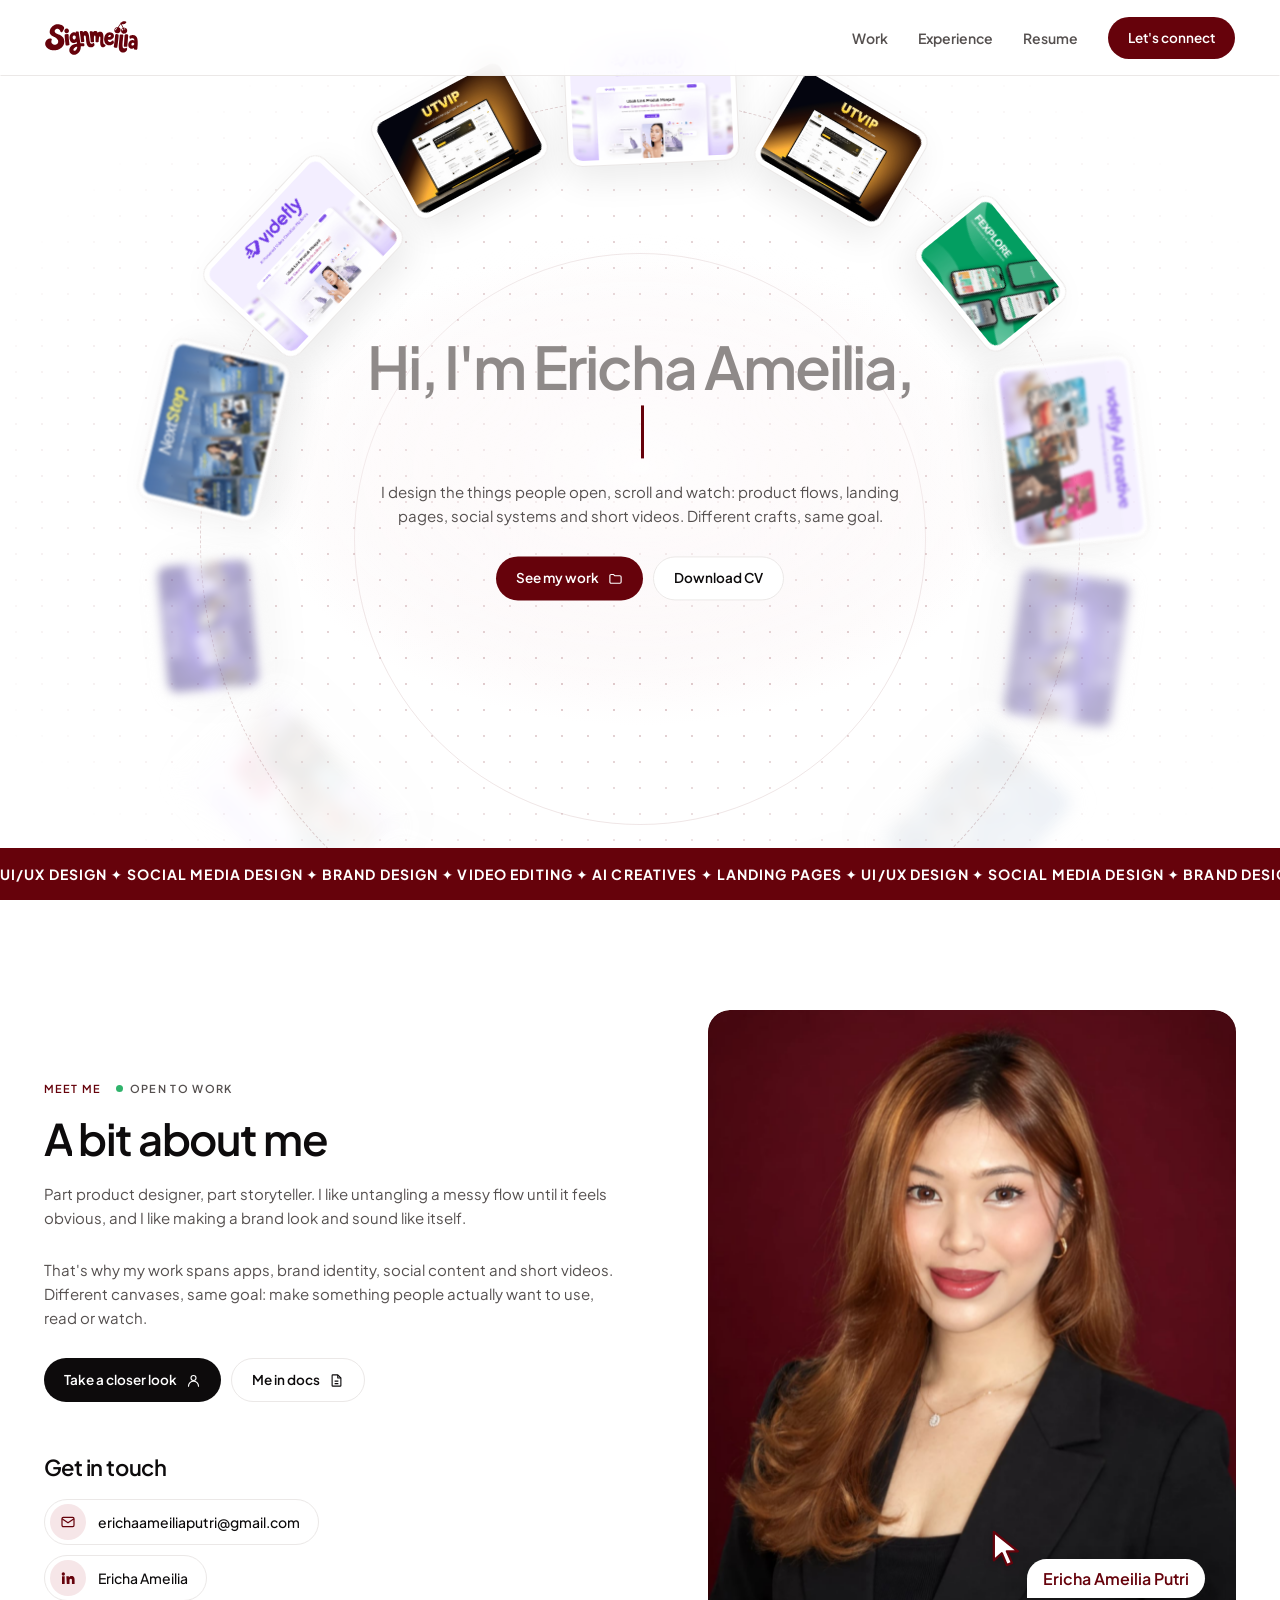
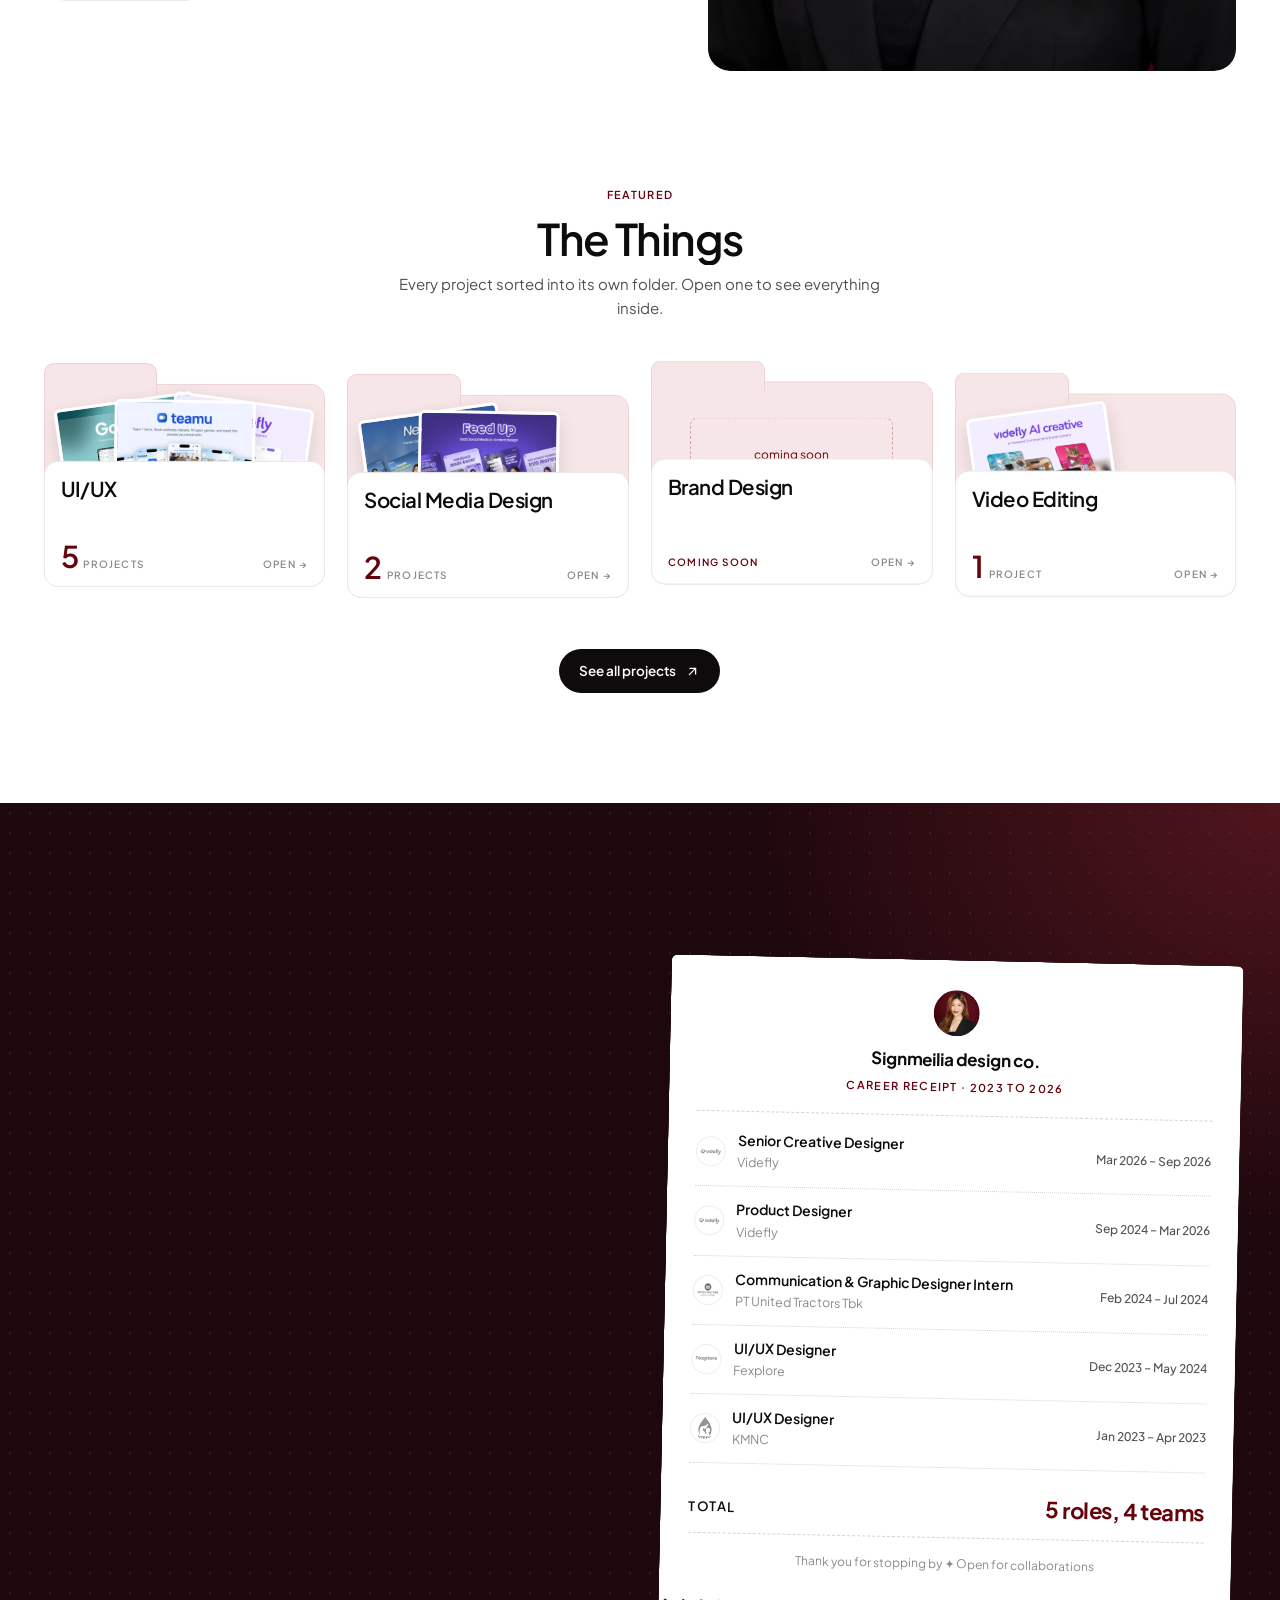
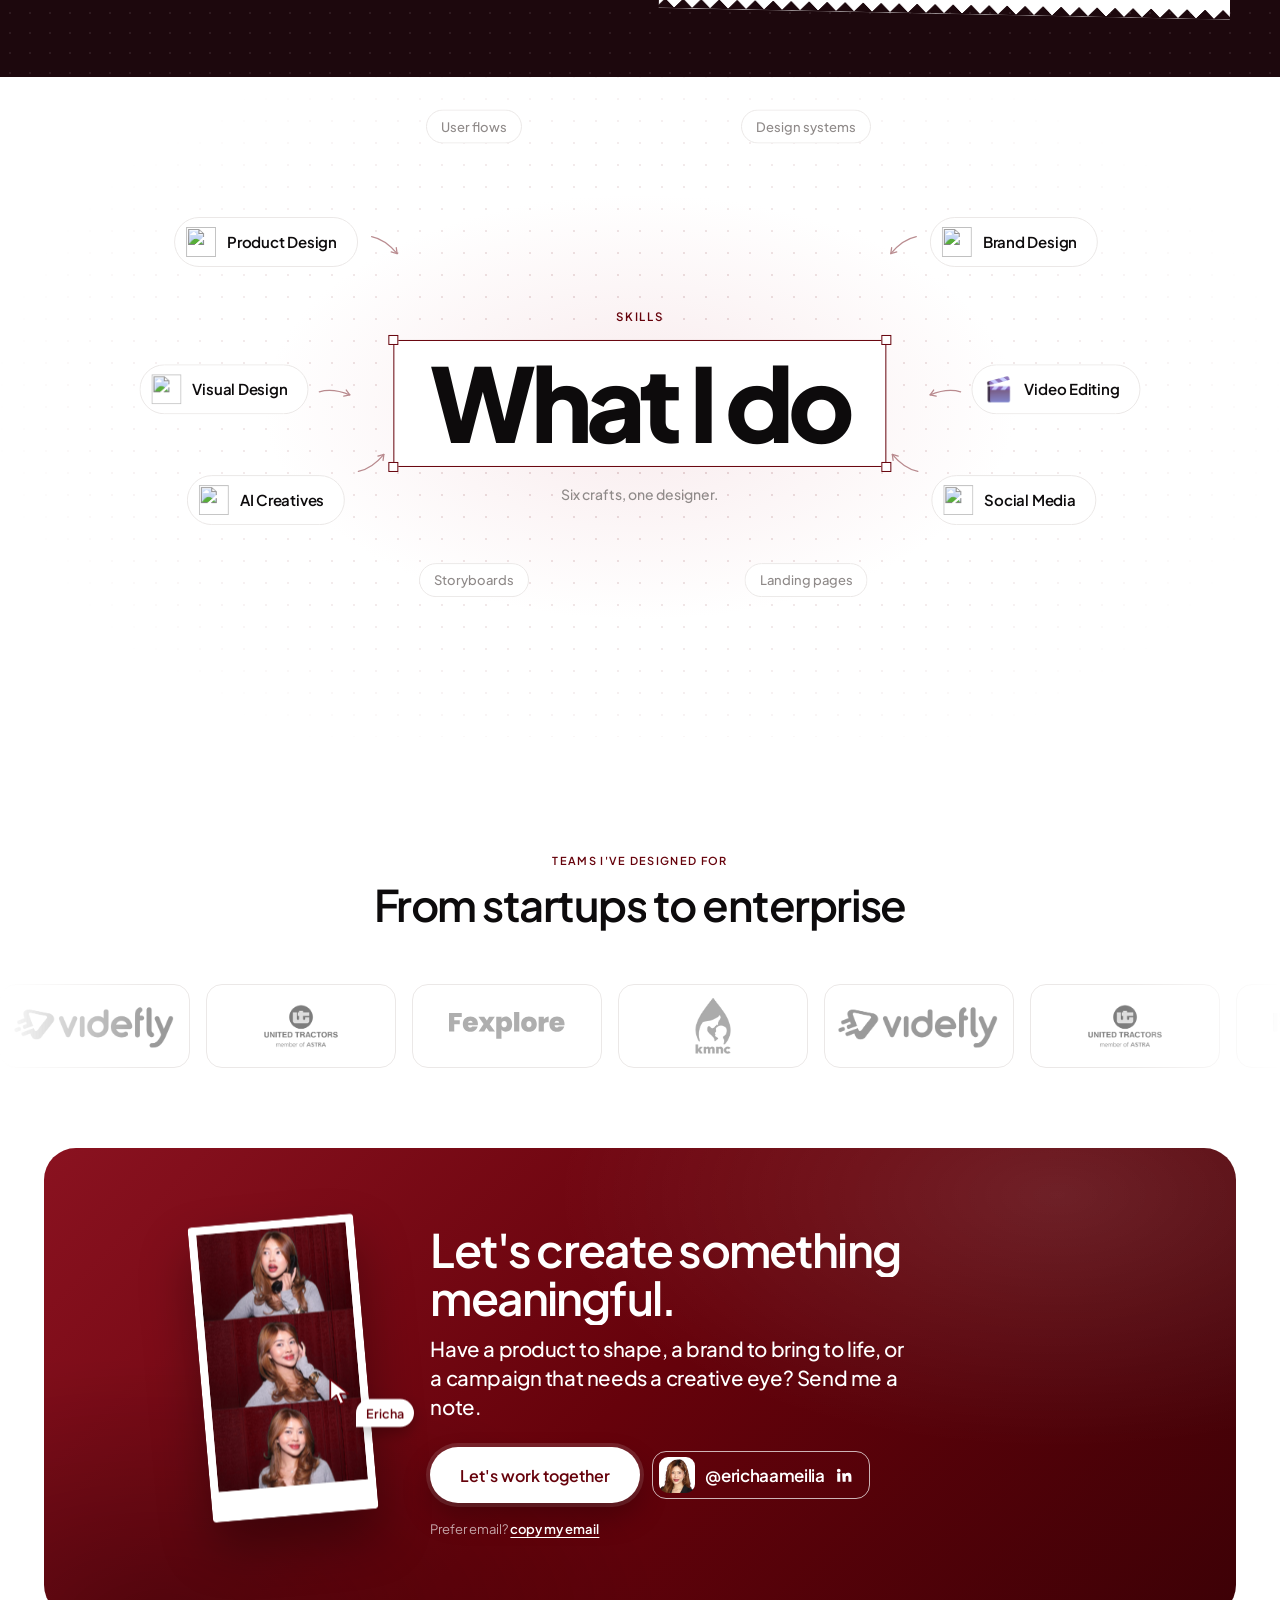
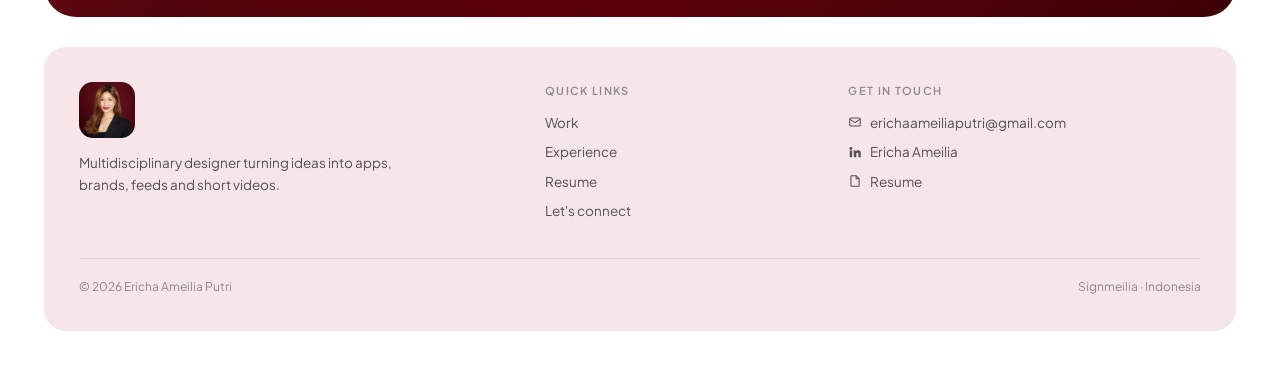
==== commit 3ff6f9b0: "Videfly AI Creative: TikTok result, BRI, internal work, Koko gallery - Show 476.3K TikTok views for " ====
--- a/index.html
+++ b/index.html
@@ -216,7 +216,7 @@
           <a href="https://drive.google.com/file/d/1sFN4XBQd8MXF_A1-J4B5y1EkDxADbrXs/view?usp=sharing" target="_blank" rel="noopener"><svg viewBox="0 0 24 24" fill="none" stroke="currentColor" stroke-width="1.8" stroke-linejoin="round"><path d="M14 3H6a1 1 0 0 0-1 1v16a1 1 0 0 0 1 1h12a1 1 0 0 0 1-1V8z"/><path d="M14 3v5h5"/></svg>Resume</a>
         </nav>
       </div>
-      <div class="fcard__bottom"><span>© 2026 Ericha Ameilia Putri</span><span>Signmeilia design co. · Indonesia</span></div>
+      <div class="fcard__bottom"><span>© 2026 Ericha Ameilia Putri</span><span>Signmeilia · Indonesia</span></div>
     </div>
   </div>
 </footer>
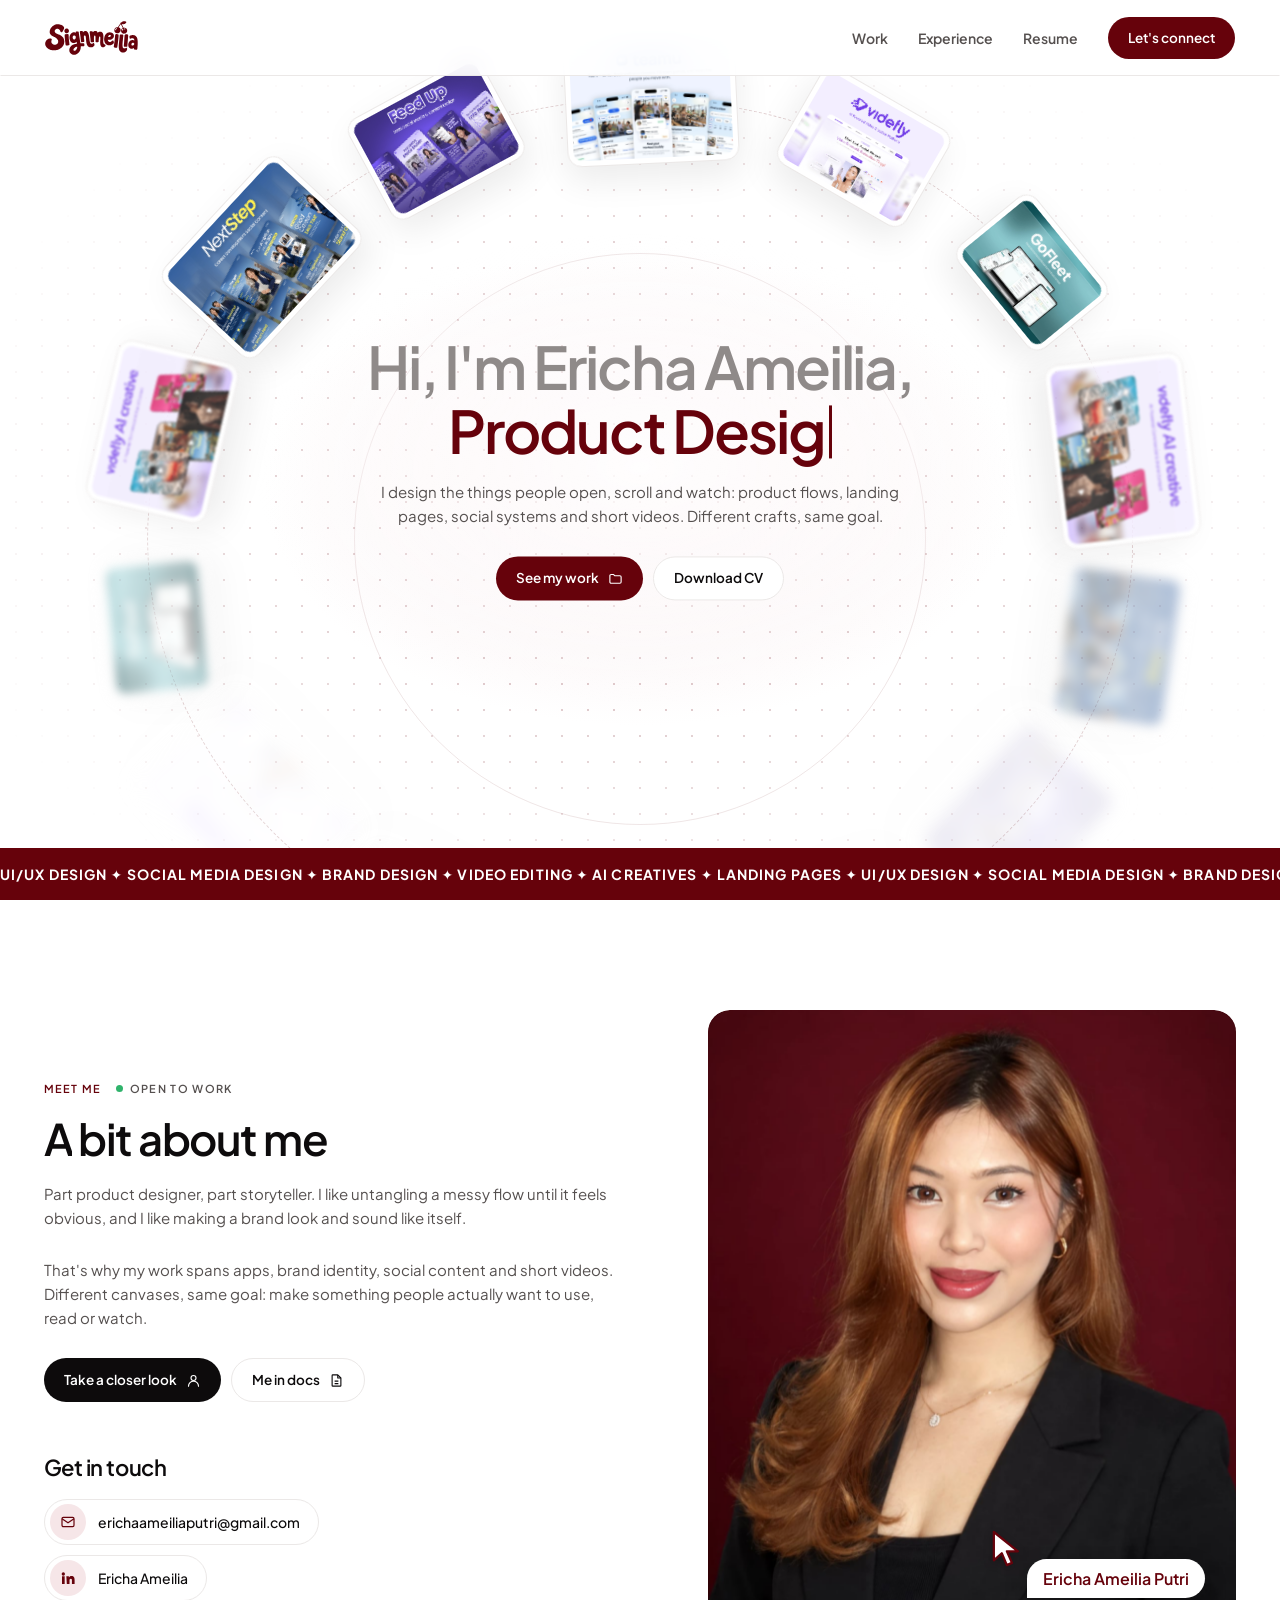
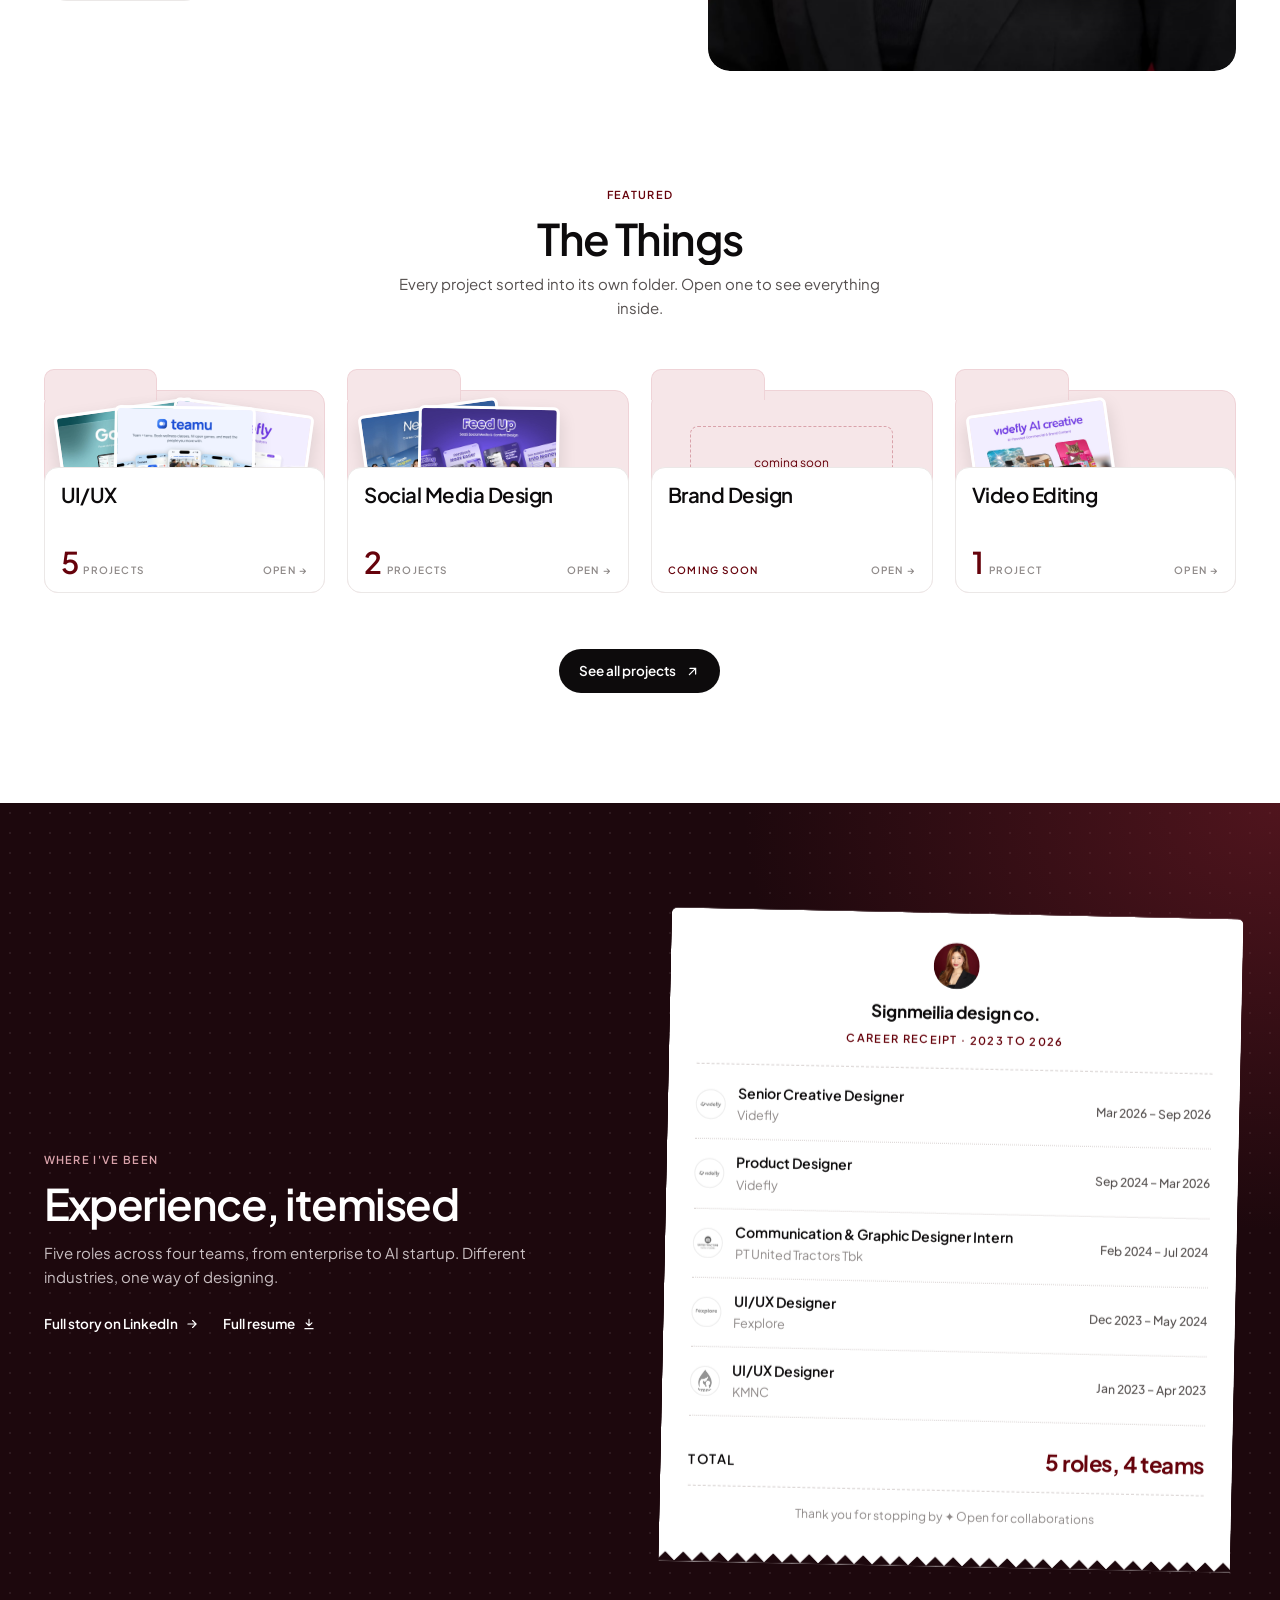
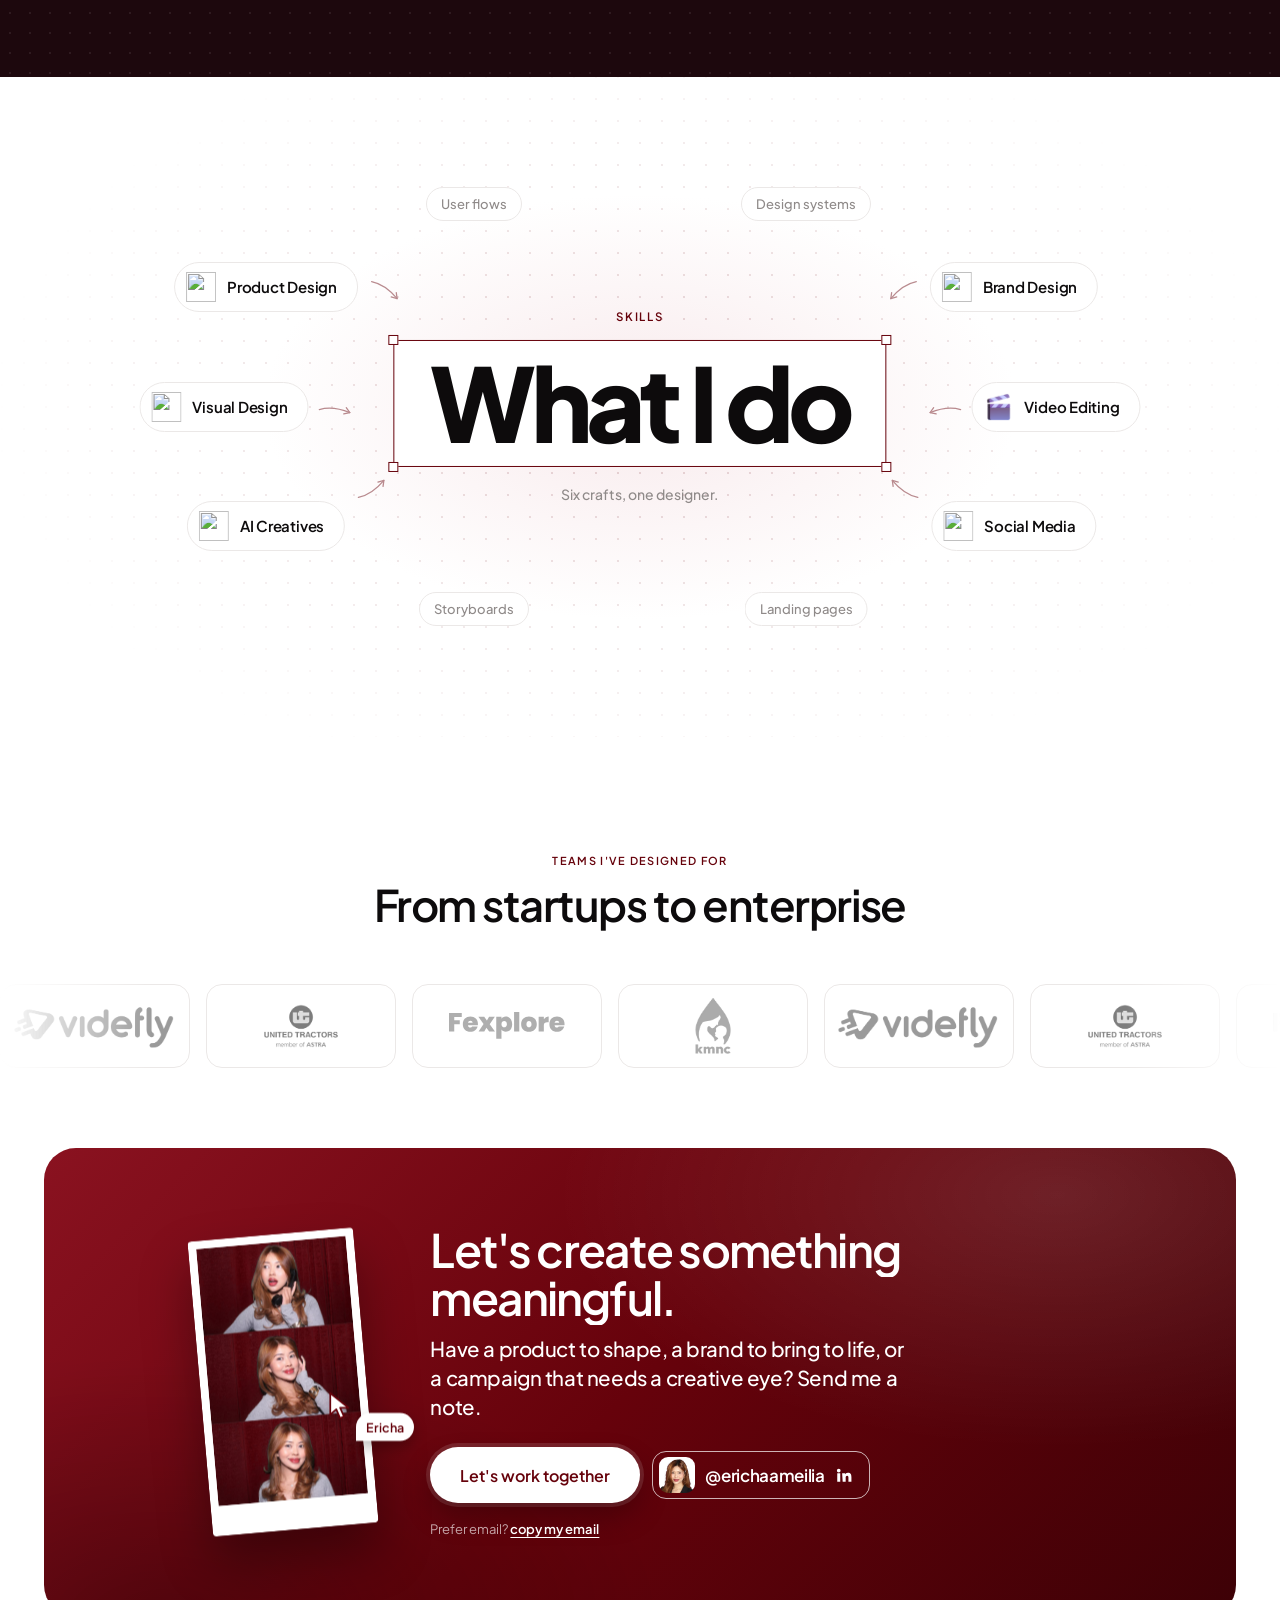
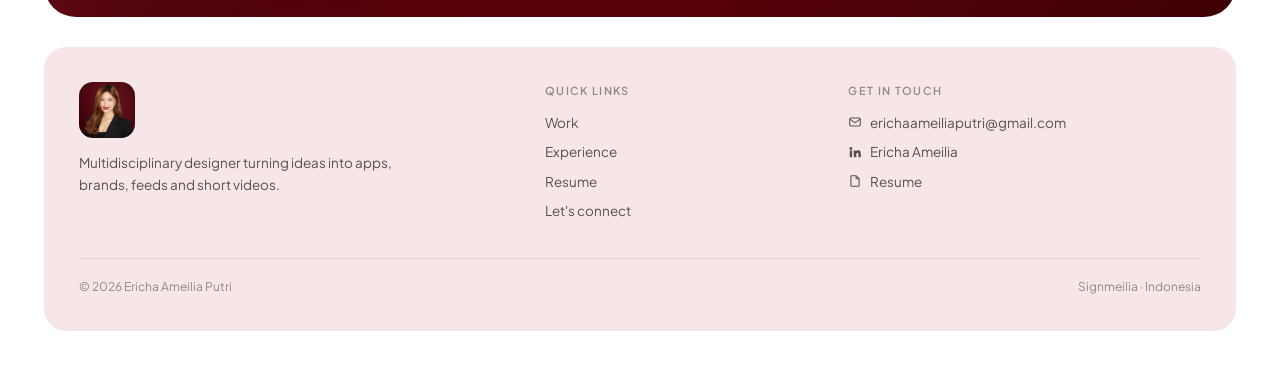
==== commit 85248169: "Hero: GoFleet and Teamu in the ring, wider oval clears the headline - Add GoFleet and Teamu covers; " ====
--- a/index.html
+++ b/index.html
@@ -269,7 +269,8 @@
 <script>
   /* hero orbit: cards of slightly different sizes and tilts circle the headline */
   (() => {
-    const shots = ['videfly-product.png','utvip.png','fexplore-cover.webp','videfly-ai.png','feedup.png','nextstep.png'];
+    // 14 cards keep the ring evenly spaced; with 8 shots the last two (the oldest projects) appear once
+    const shots = ['teamu/tm-thumb.webp','videfly-product.png','thumbs/gofleet.jpg','videfly-ai.png','nextstep.png','feedup.png','utvip.png','fexplore-cover.webp'];
     const sizes = [1, .86, .78, 1.08, .92, 1, .84, 1.04, .9, 1.1, .8, .96, 1, .88, .82, 1.06];
     const tilts = [-4, 3, -2, 5, -6, 2, 4, -3, 1, -5, 6, -1, 3, -4, 2, -2];
     const ring = document.getElementById('ring'), hero = document.getElementById('top');
@@ -282,15 +283,18 @@
       c.innerHTML = `<img src="assets/${src}" alt="">`;
       ring.appendChild(c); cards.push(c);
     }
-    let angle = 0, W, H, R, cx, cy;
+    let angle = 0, W, H, R, Rx, cx, cy;
     const measure = () => {
       W = hero.clientWidth; H = hero.clientHeight;
       const small = W < 720;
       hero.style.setProperty('--cw', (small ? 100 : W < 1024 ? 140 : 172) + 'px');
-      // keep the ring hugging the headline instead of the screen edges
+      // the height of the ring follows the screen height; on wide screens it stretches sideways
+      // into an oval, so the cards clear the headline instead of crowding it
       R = small ? Math.max(W * 0.72, 260) : Math.min(Math.max(W * 0.33, 440), 560, H * 0.62);
+      Rx = small ? R : Math.min(Math.max(R, W * 0.385), 760);
       cx = W / 2; cy = H * (small ? 0.56 : 0.56) + R * 0.08;
       hero.style.setProperty('--R', R + 'px');
+      hero.style.setProperty('--Rx', Rx + 'px');
       hero.style.setProperty('--cx', cx + 'px');
       hero.style.setProperty('--cy', cy + 'px');
     };
@@ -298,7 +302,7 @@
       const step = (Math.PI * 2) / N;
       cards.forEach((c, i) => {
         const t = angle + i * step;
-        const x = cx + Math.sin(t) * R - c.offsetWidth / 2;
+        const x = cx + Math.sin(t) * Rx - c.offsetWidth / 2;
         const y = cy - Math.cos(t) * R - c.offsetHeight / 2;
         const depth = Math.min(Math.max((-Math.cos(t) + 0.35) / 0.9, 0), 1);
         c.style.transform = `translate(${x}px,${y}px) rotate(${t + tilts[i] * Math.PI / 180}rad)`;
--- a/merged.css
+++ b/merged.css
@@ -61,6 +61,8 @@
 .orbit__path{position:absolute;inset:0;pointer-events:none}
 .orbit__path i{position:absolute;left:var(--cx,50%);top:var(--cy,60%);width:calc(var(--R,500px) * 2);aspect-ratio:1;border-radius:50%;transform:translate(-50%,-50%);border:1.5px dashed rgba(102,2,11,.18);animation:spin 120s linear infinite}
 .orbit__path i + i{width:calc(var(--R,500px) * 1.3);border:1px solid rgba(102,2,11,.1);animation-direction:reverse;animation-duration:160s}
+/* the dashed line follows the cards' oval; a spinning oval would wobble, so it stays still */
+.orbit__path i:first-child{width:calc(var(--Rx,var(--R,500px)) * 2);height:calc(var(--R,500px) * 2);aspect-ratio:auto;animation:none}
 @keyframes spin{to{transform:translate(-50%,-50%) rotate(360deg)}}
 .orbit__copy{position:absolute;z-index:3;left:50%;top:52%;transform:translate(-50%,-50%);width:min(860px,92vw);text-align:center}
 .orbit__copy h1{font-size:clamp(34px,4.6vw,64px);font-weight:600;line-height:1.08;letter-spacing:-.035em}
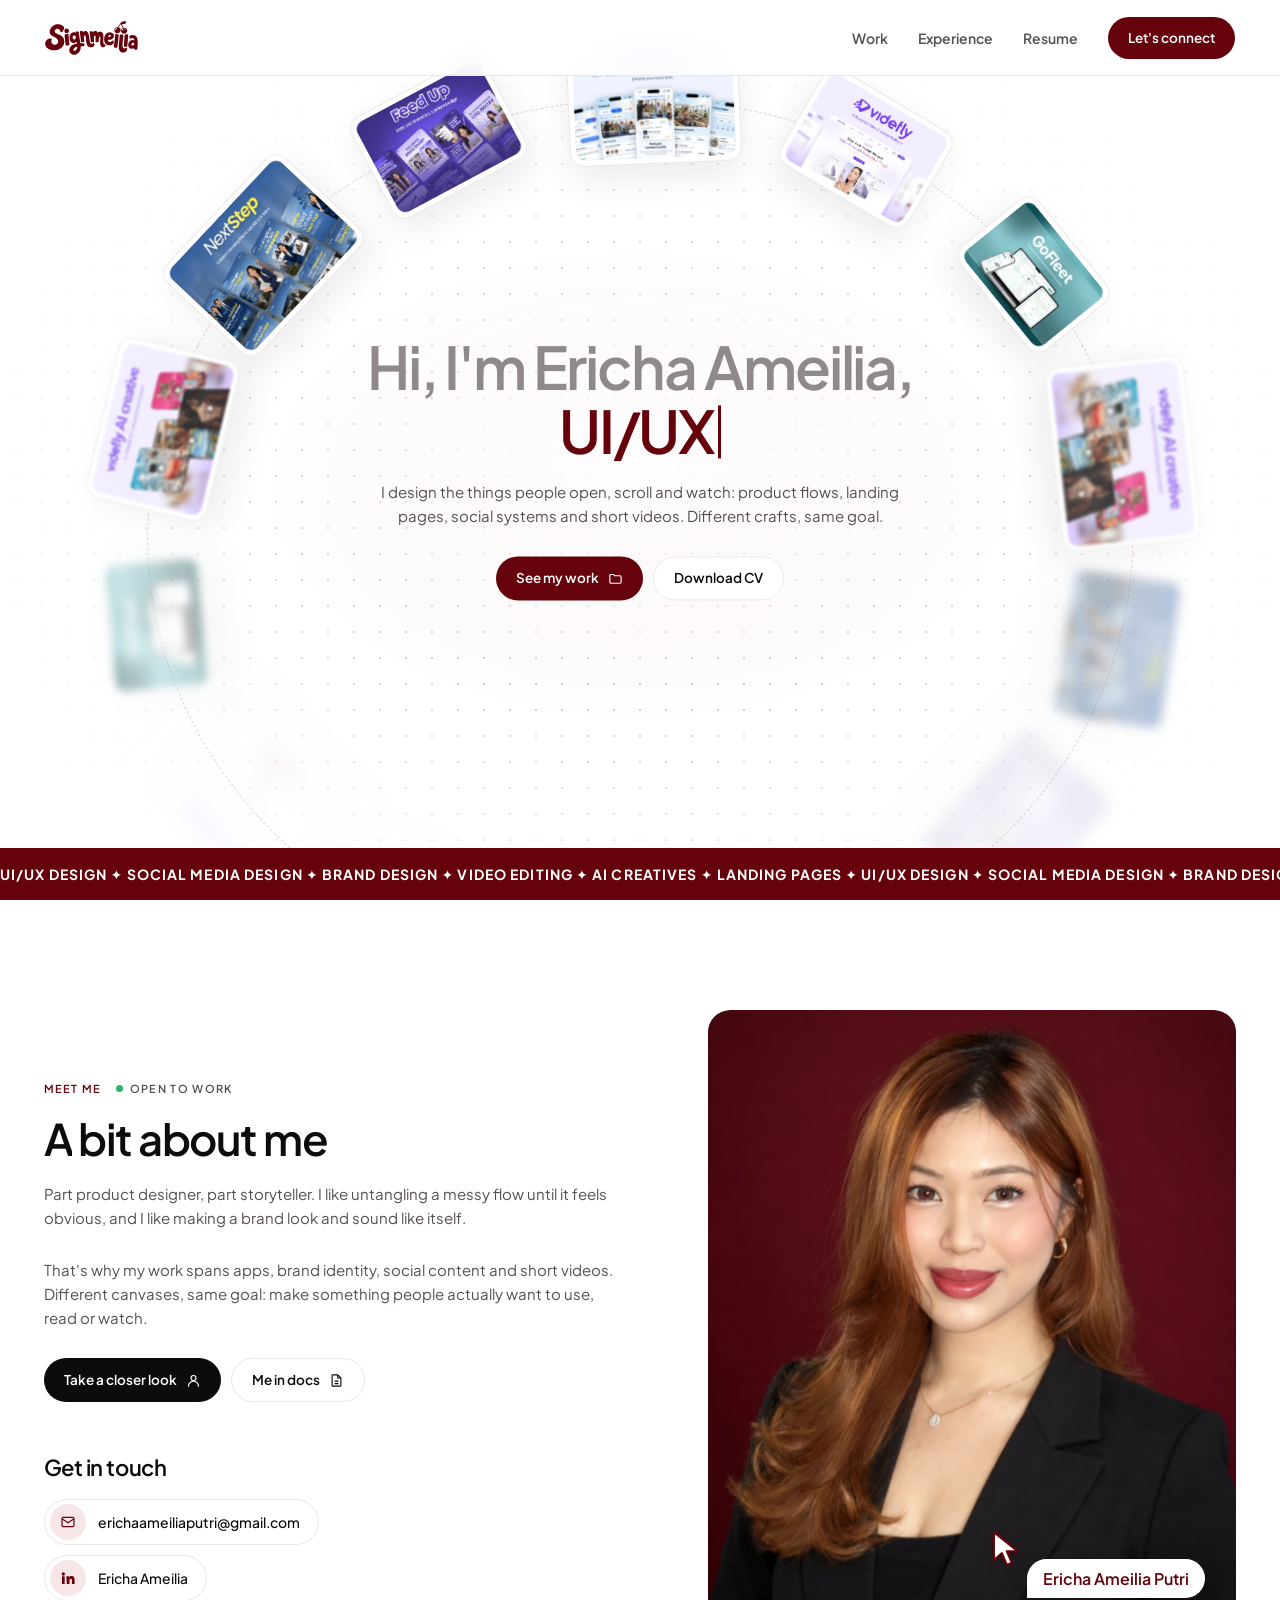
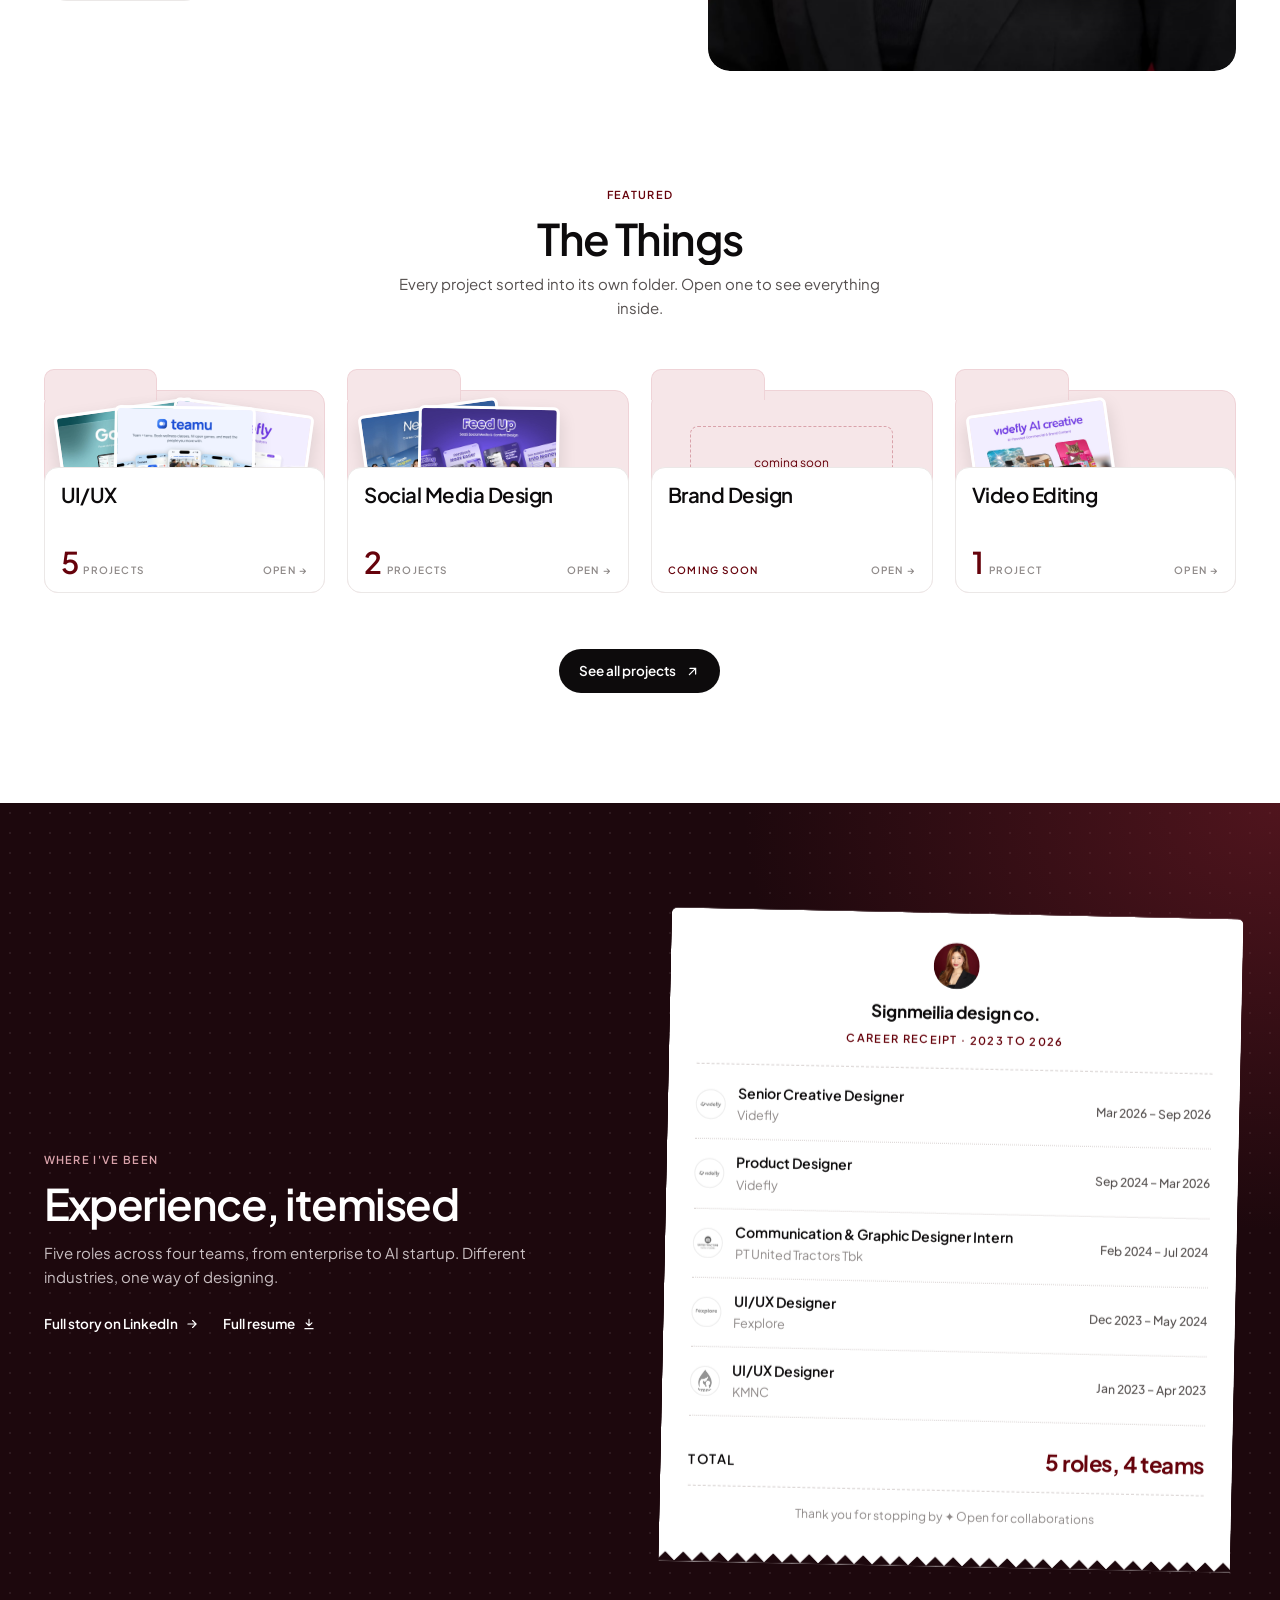
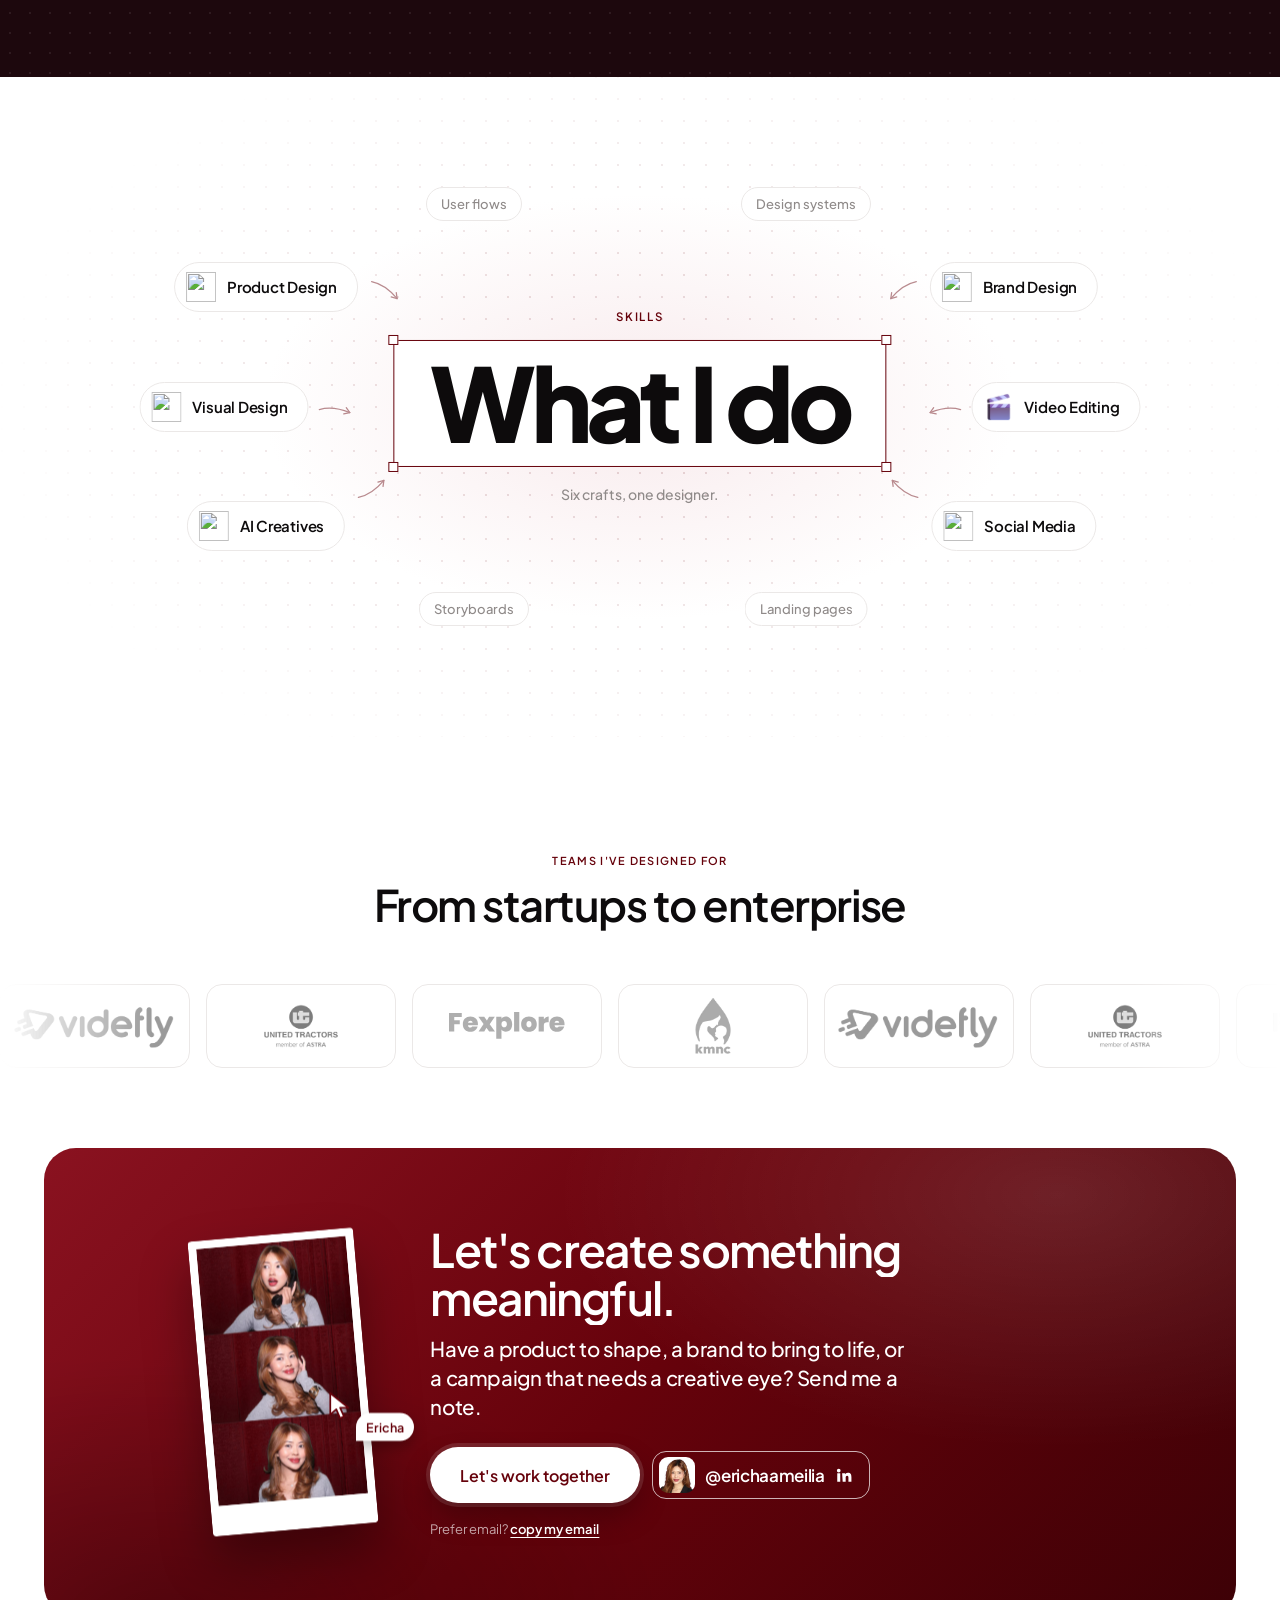
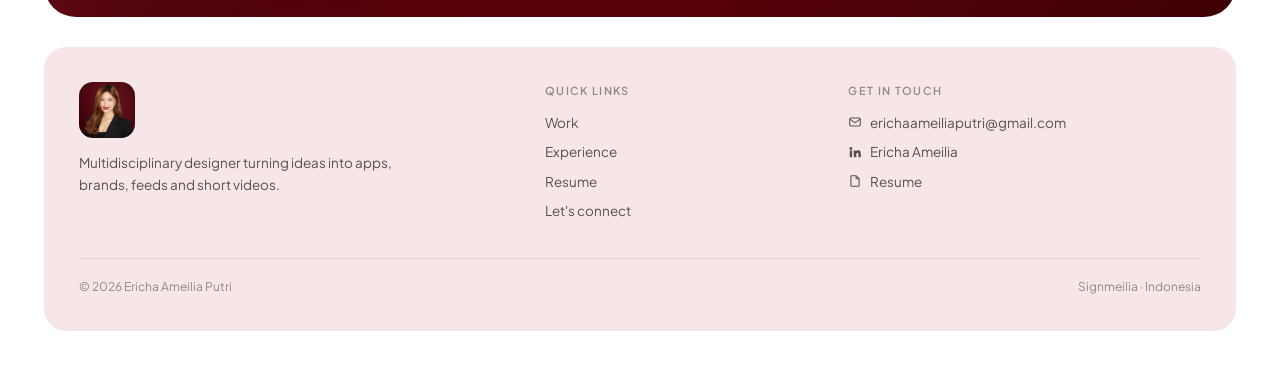
==== commit b6e854b7: "Hero: remove the small inner circle behind the headline Co-Authored-By: Claude Opus 5.5 <noreply@ant" ====
--- a/index.html
+++ b/index.html
@@ -38,7 +38,7 @@
 
 <section class="orbit" id="top">
   <div class="orbit__pattern" aria-hidden="true"></div>
-  <div class="orbit__path" aria-hidden="true"><i></i><i></i></div>
+  <div class="orbit__path" aria-hidden="true"><i></i></div>
   <div class="orbit__ring" id="ring" aria-hidden="true"></div>
   <div class="orbit__fade"></div>
   <div class="orbit__copy">
--- a/merged.css
+++ b/merged.css
@@ -60,7 +60,6 @@
   -webkit-mask-image:radial-gradient(ellipse 70% 70% at 50% 55%,#000 30%,transparent 80%);mask-image:radial-gradient(ellipse 70% 70% at 50% 55%,#000 30%,transparent 80%)}
 .orbit__path{position:absolute;inset:0;pointer-events:none}
 .orbit__path i{position:absolute;left:var(--cx,50%);top:var(--cy,60%);width:calc(var(--R,500px) * 2);aspect-ratio:1;border-radius:50%;transform:translate(-50%,-50%);border:1.5px dashed rgba(102,2,11,.18);animation:spin 120s linear infinite}
-.orbit__path i + i{width:calc(var(--R,500px) * 1.3);border:1px solid rgba(102,2,11,.1);animation-direction:reverse;animation-duration:160s}
 /* the dashed line follows the cards' oval; a spinning oval would wobble, so it stays still */
 .orbit__path i:first-child{width:calc(var(--Rx,var(--R,500px)) * 2);height:calc(var(--R,500px) * 2);aspect-ratio:auto;animation:none}
 @keyframes spin{to{transform:translate(-50%,-50%) rotate(360deg)}}
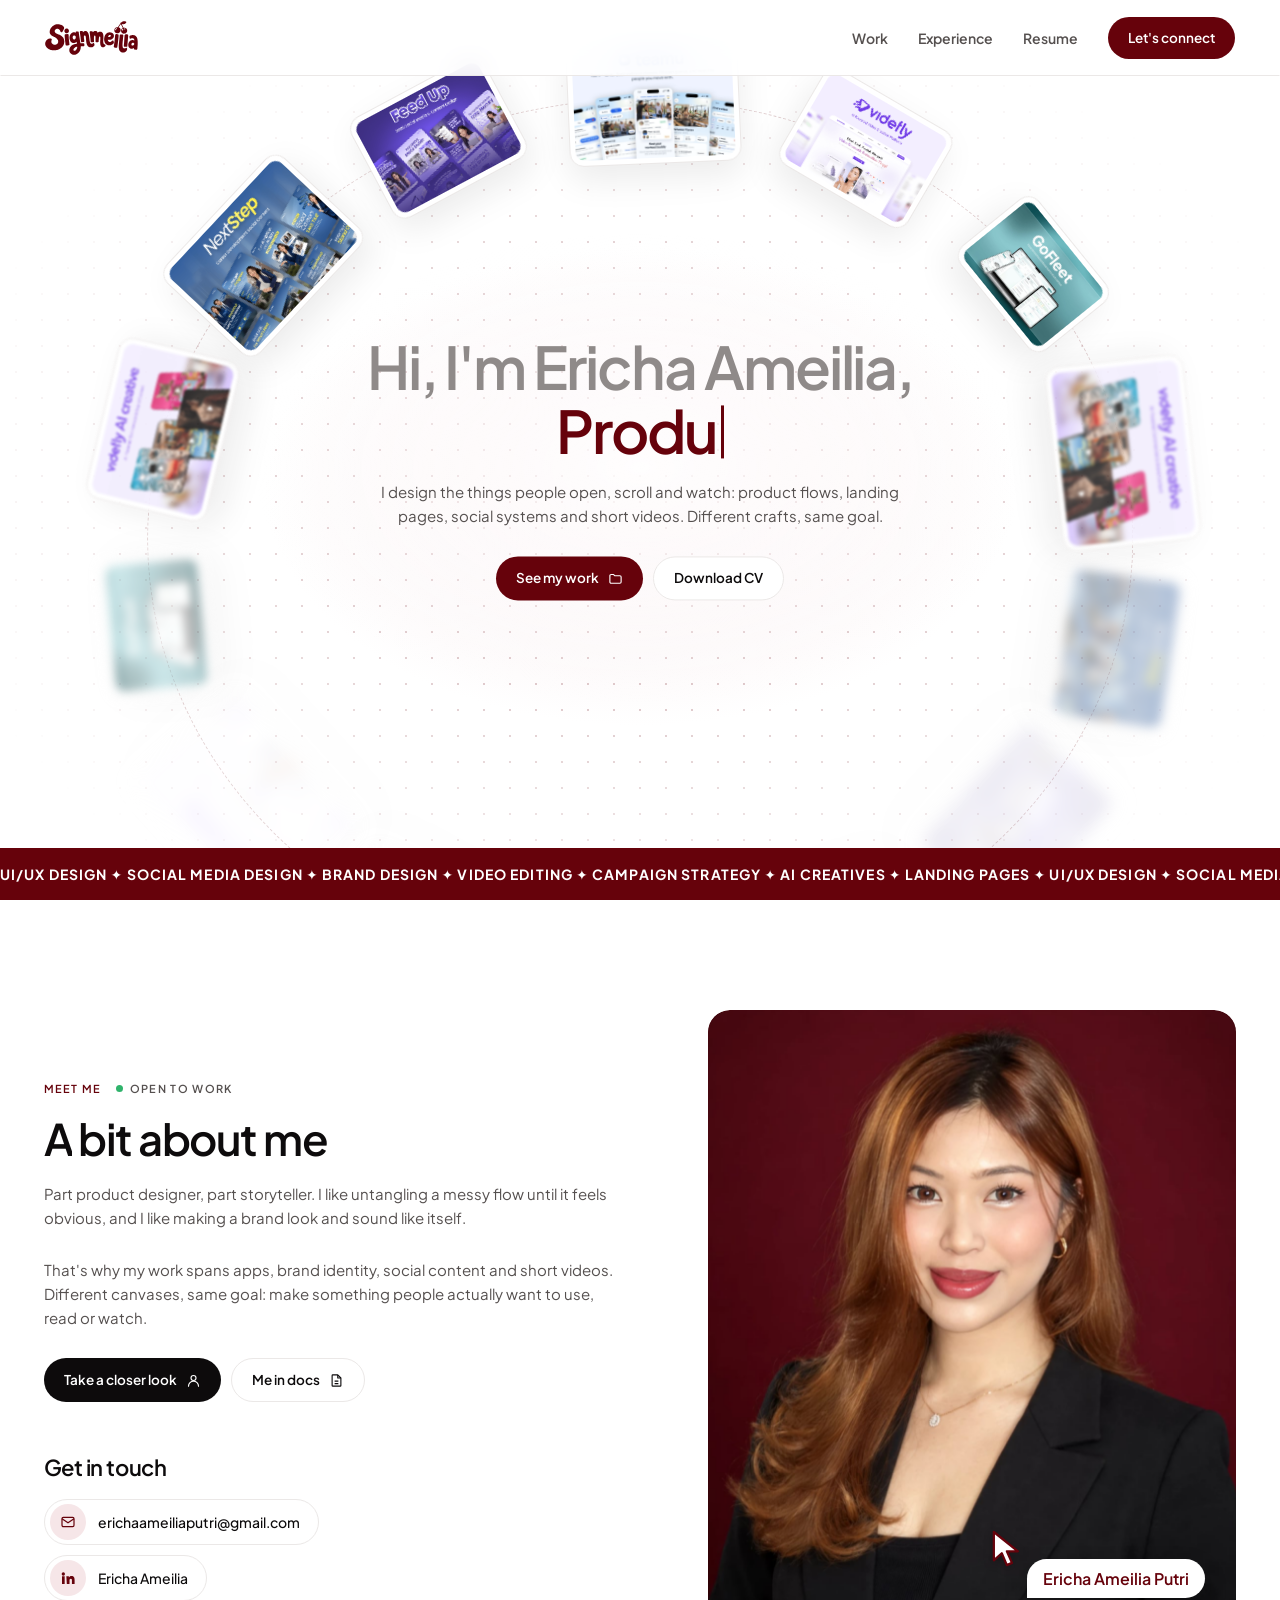
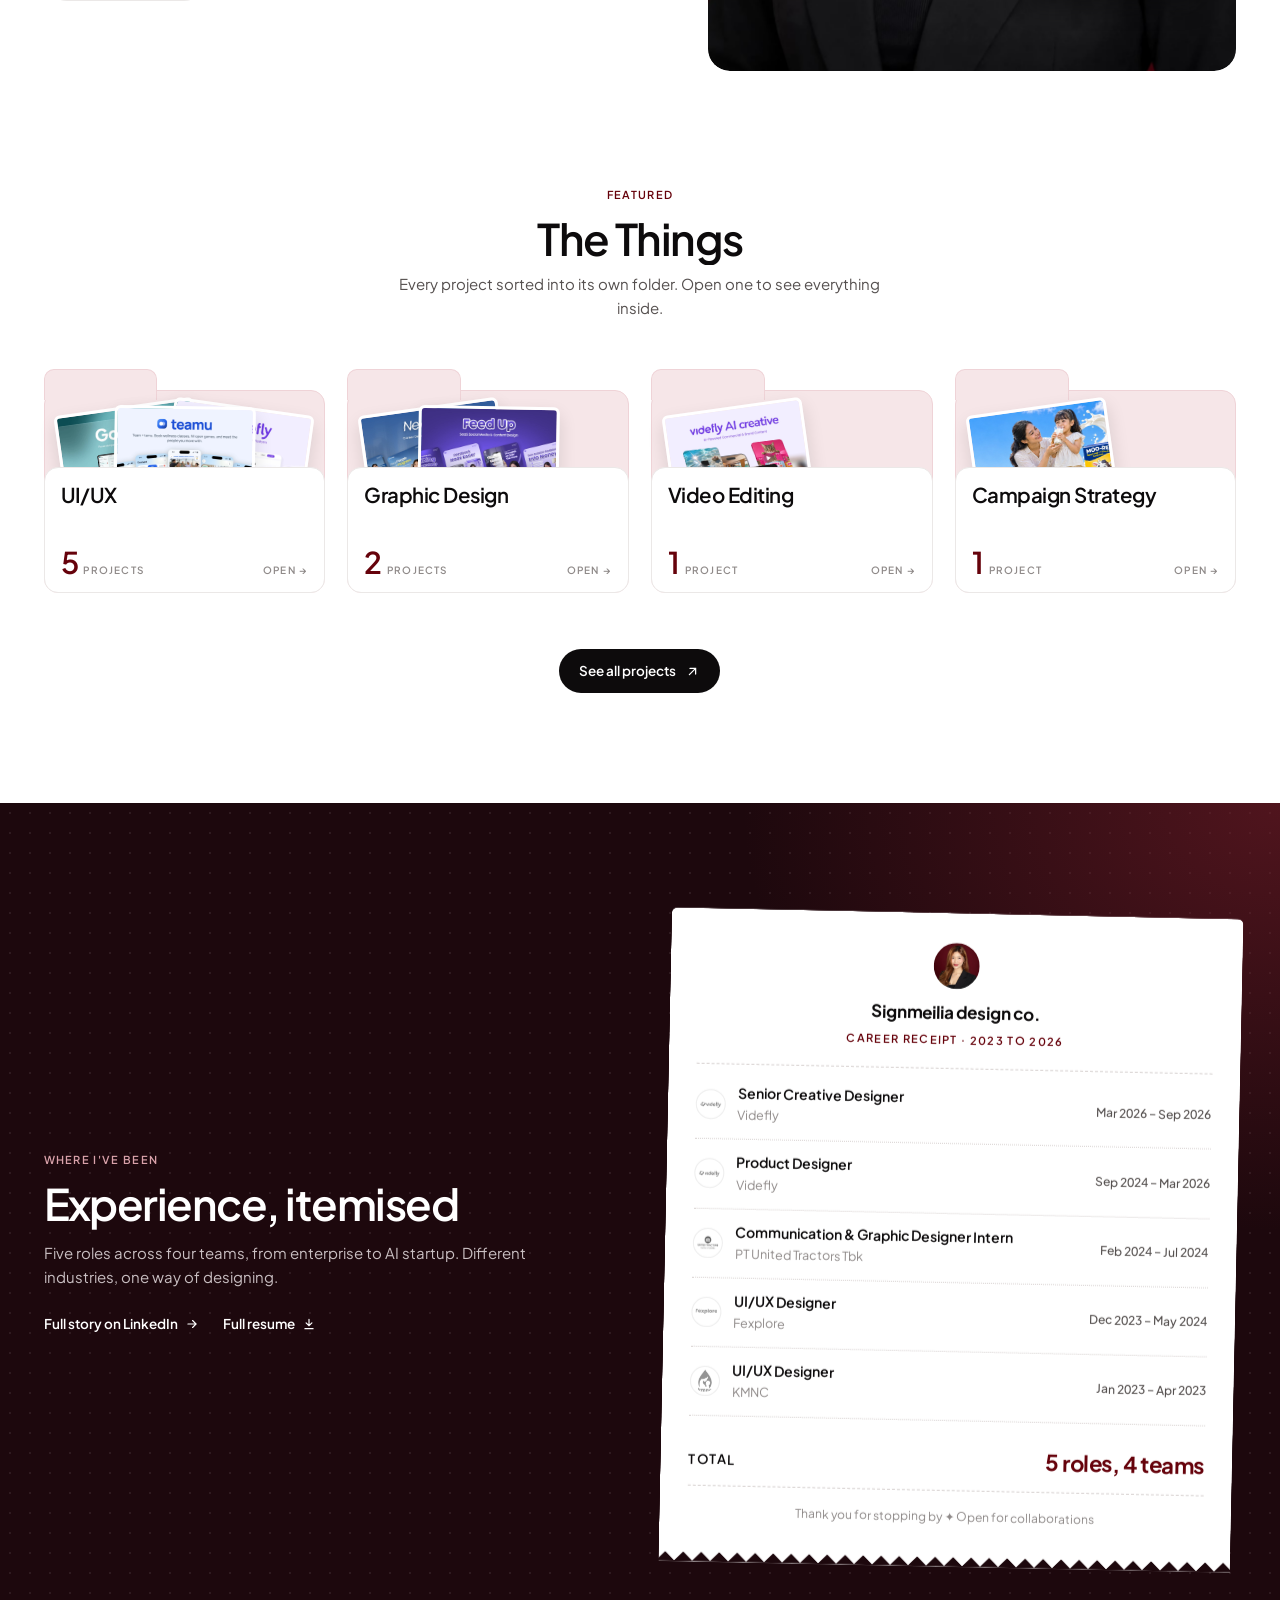
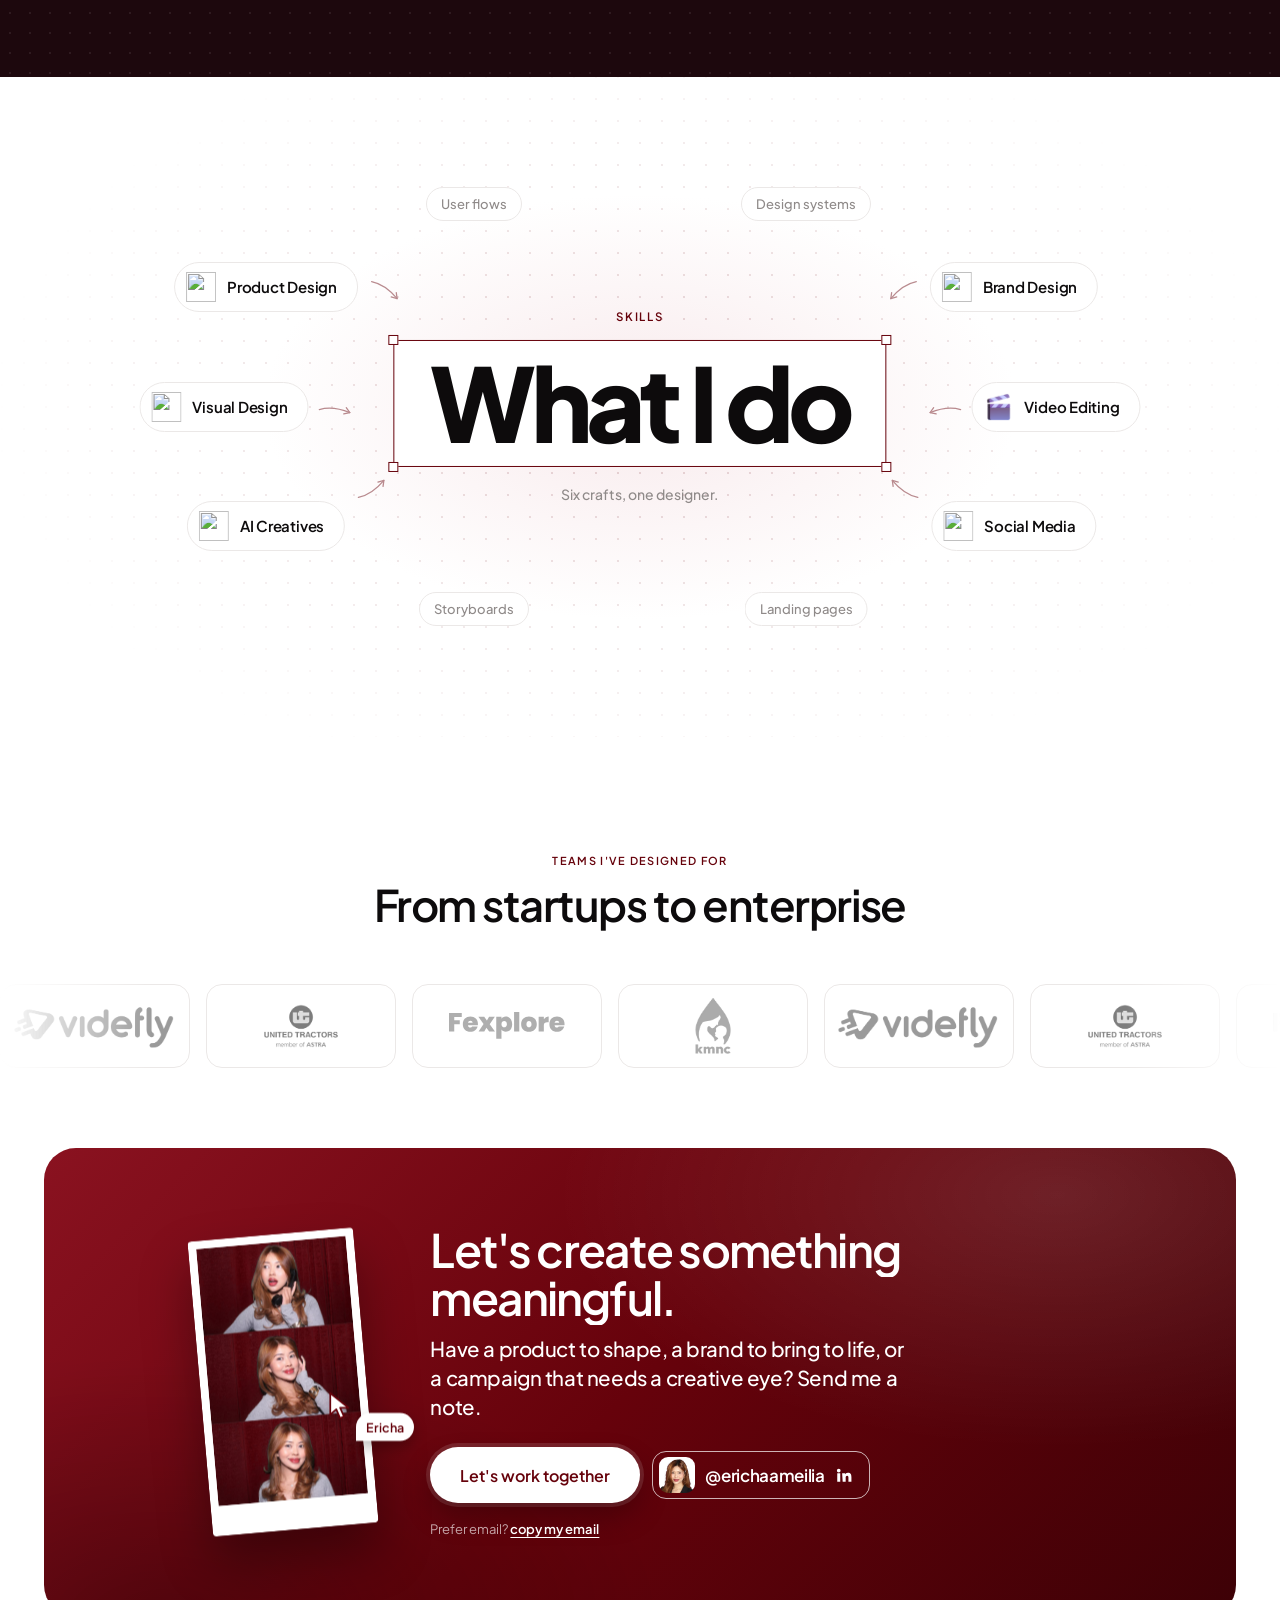
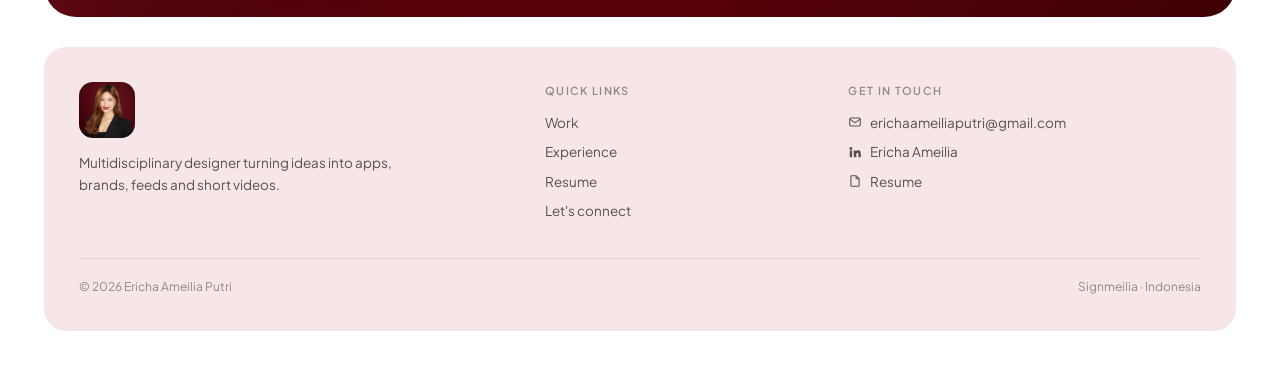
==== commit 79055540: "Add MOO-RE campaign case study; regroup folders - New Campaign Strategy folder with the MOO-RE "Jam " ====
--- a/index.html
+++ b/index.html
@@ -49,7 +49,7 @@
       <a href="https://drive.google.com/file/d/1sFN4XBQd8MXF_A1-J4B5y1EkDxADbrXs/view?usp=sharing" target="_blank" rel="noopener" class="btn btn-line">Download CV</a>
     </div>
   </div>
-  <div class="ribbon ribbon--ink" aria-hidden="true"><div class="ribbon__track" data-ribbon="UI/UX design ✦ Social media design ✦ Brand design ✦ Video editing ✦ AI creatives ✦ Landing pages ✦ "></div></div>
+  <div class="ribbon ribbon--ink" aria-hidden="true"><div class="ribbon__track" data-ribbon="UI/UX design ✦ Social media design ✦ Brand design ✦ Video editing ✦ Campaign strategy ✦ AI creatives ✦ Landing pages ✦ "></div></div>
 </section>
 
 <section class="sec" id="about">
@@ -320,7 +320,7 @@
   /* typed role */
   (() => {
     const el = document.getElementById('type');
-    const roles = ['Product Designer', 'UI/UX Designer', 'Brand Designer', 'Video Editor', 'Social Media Designer'];
+    const roles = ['Product Designer', 'UI/UX Designer', 'Brand Designer', 'Video Editor', 'Social Media Designer', 'Strategic Planner'];
     if (reduceMotion) return;
     let r = 0, i = roles[0].length, del = true;
     const loop = () => {
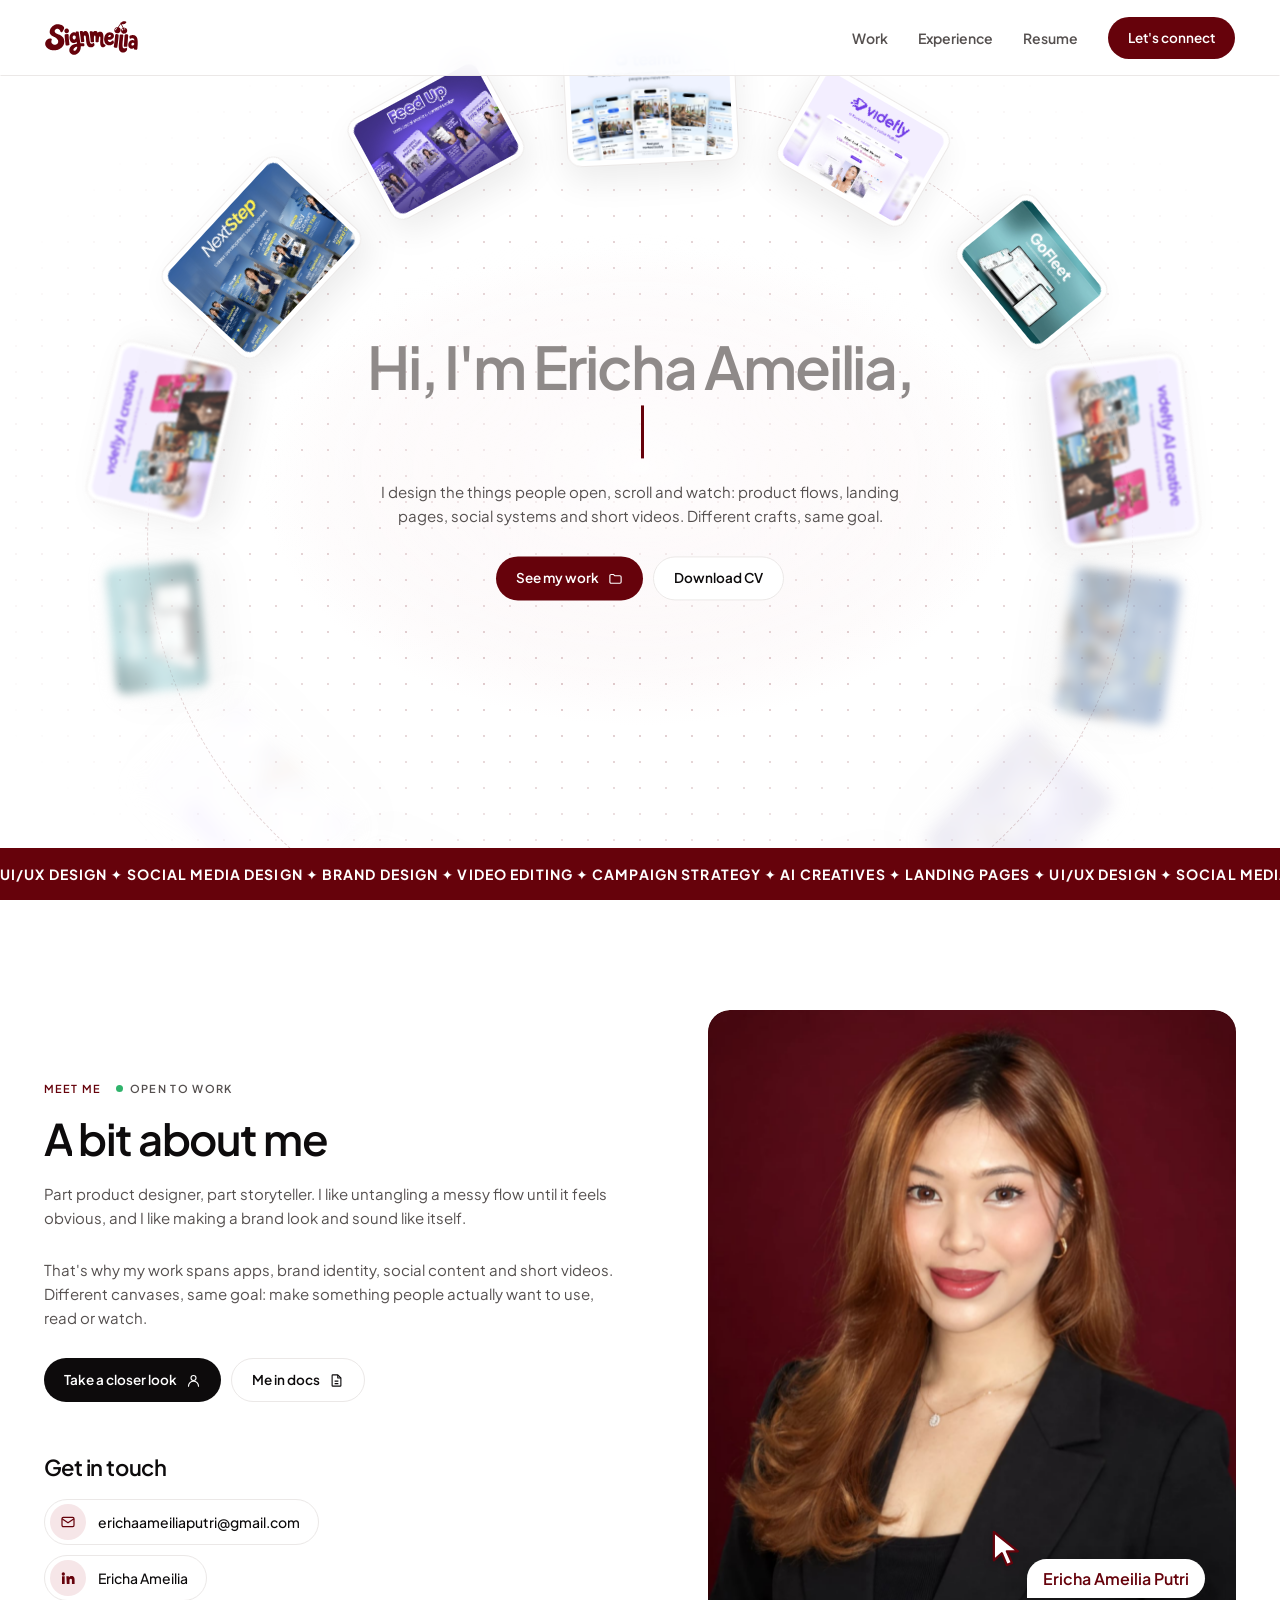
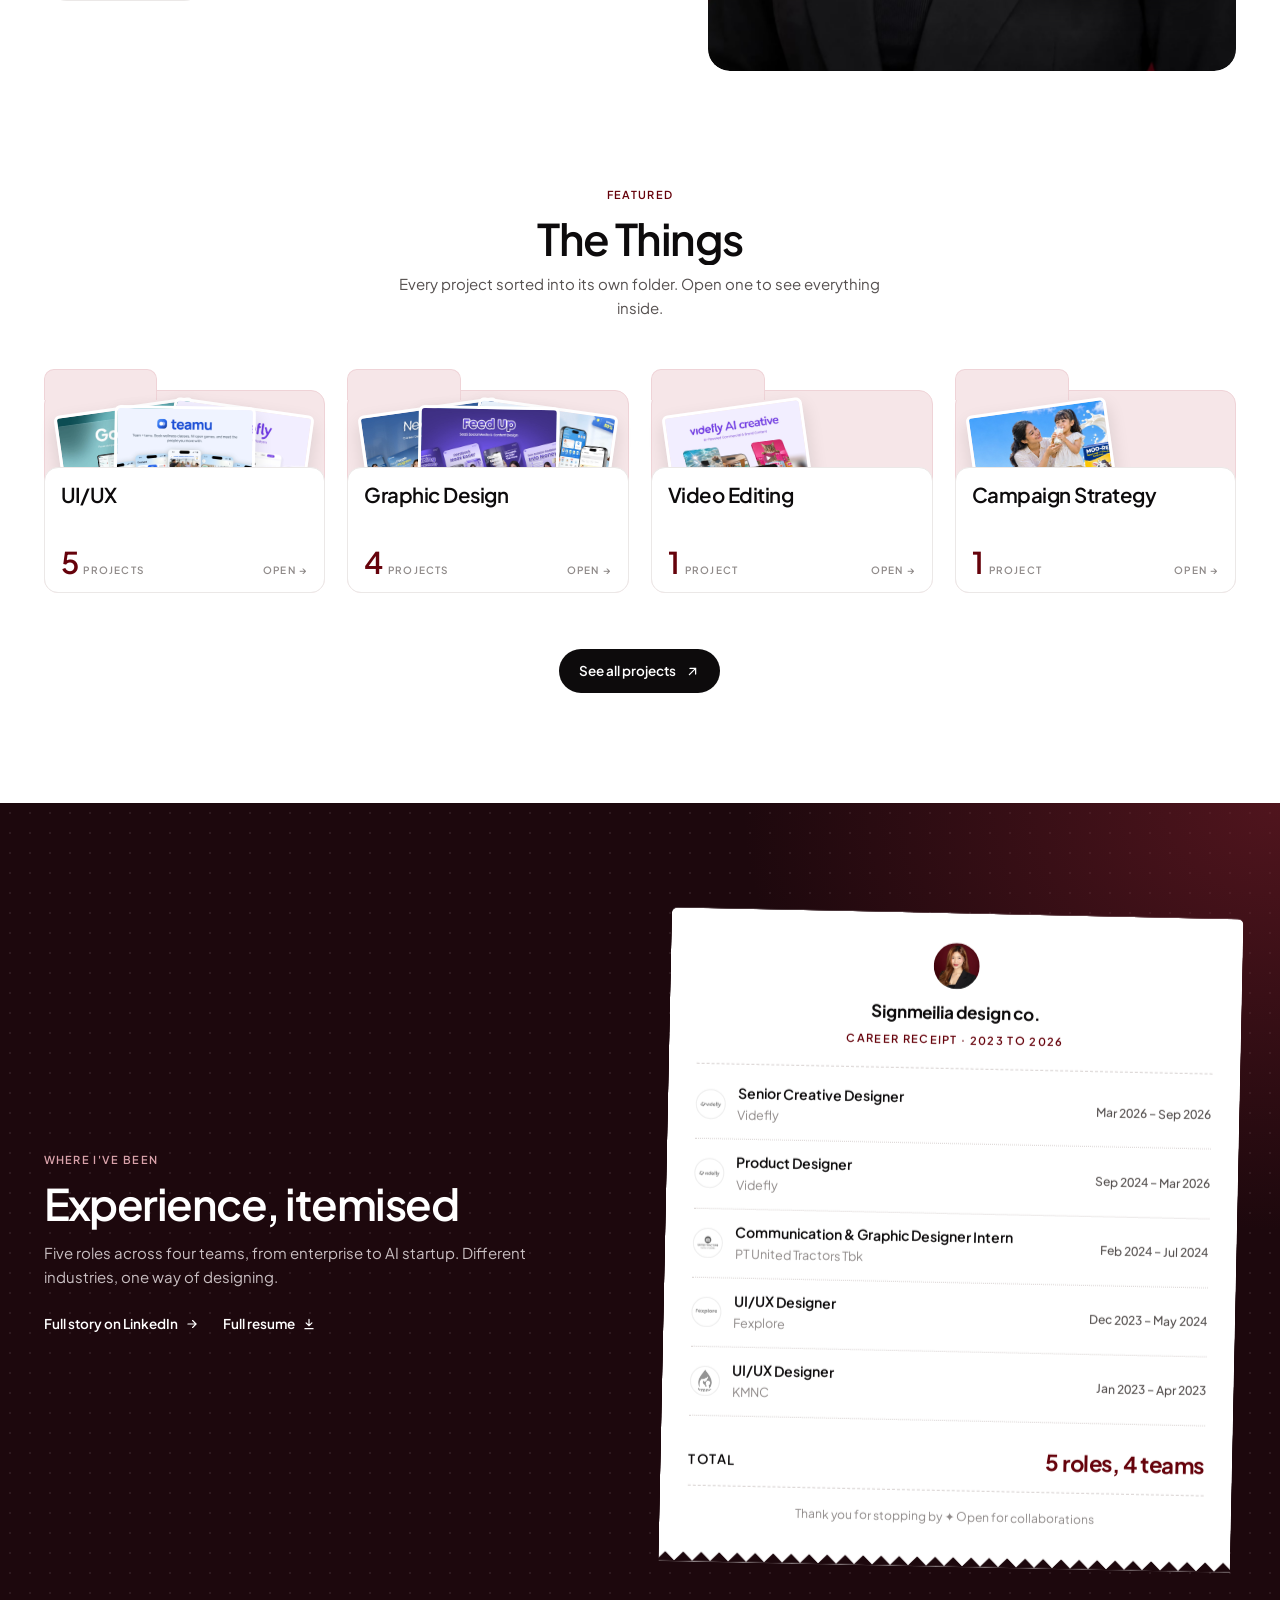
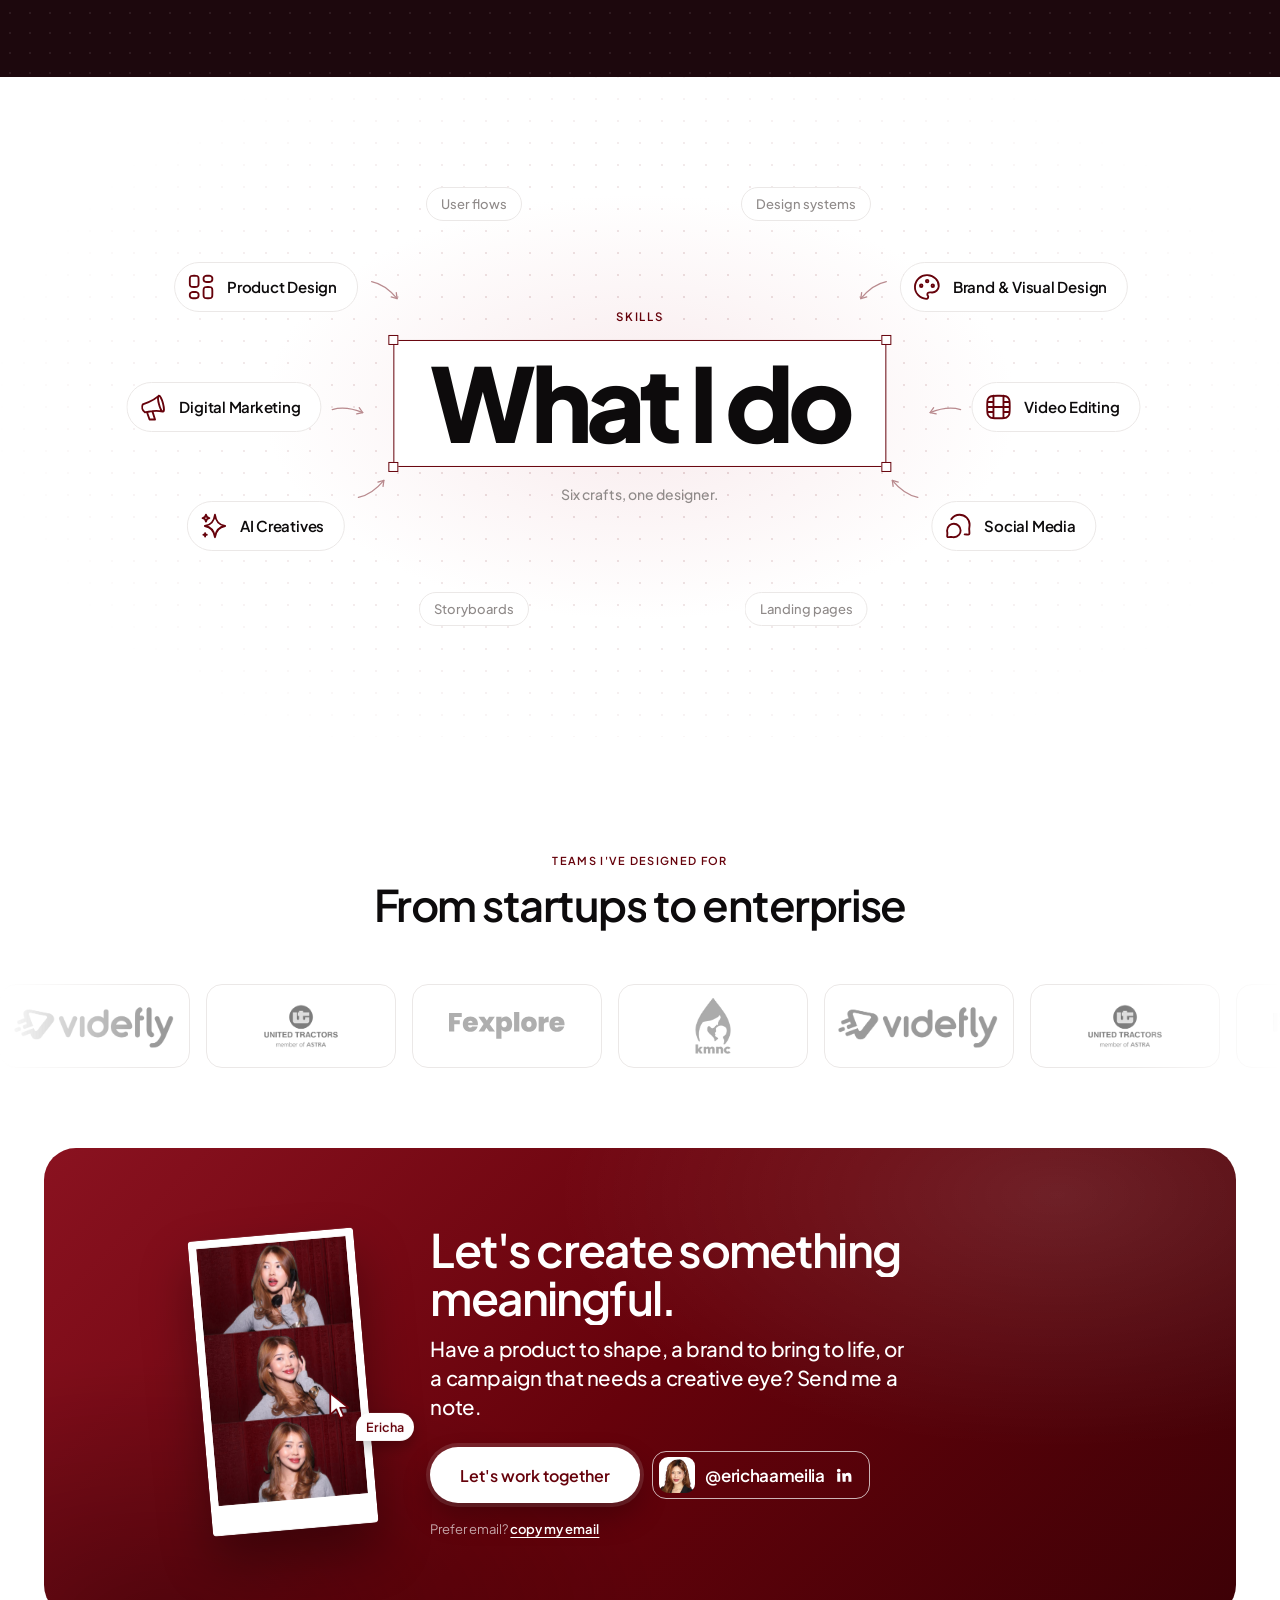
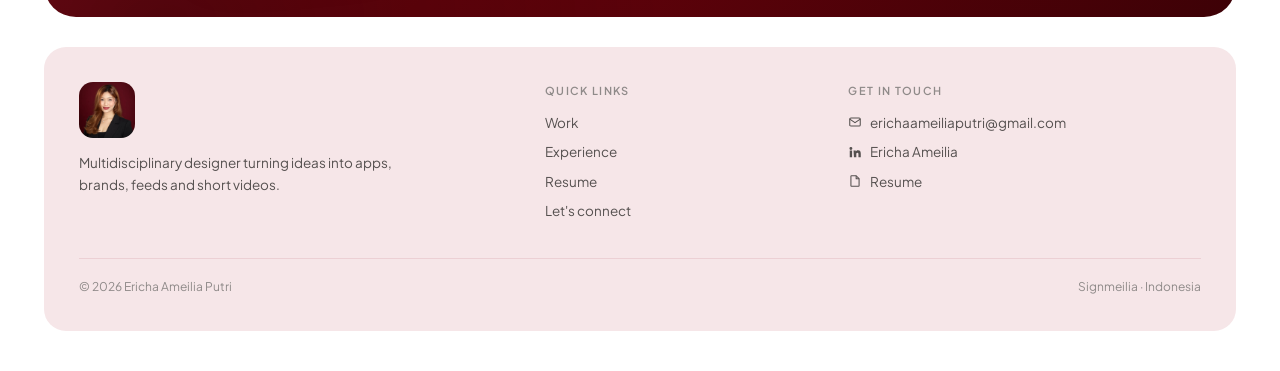
==== commit 99d2bd0a: "Add PrimaKu and FEIHE AceKid case studies; refresh skills icons - Two graphic design test cases unde" ====
--- a/index.html
+++ b/index.html
@@ -152,12 +152,12 @@
         <p class="sk-status">Six crafts, one designer.</p>
       </div>
 
-      <button class="sk-tag l t" data-speed="0.08" style="--x:14%;--y:24%;--i:0"><svg class="sk-arrow" viewBox="0 0 40 30" aria-hidden="true"><path d="M3 4c10 2 20 8 30 20"/><path d="M26 22l7 2-1-7"/></svg><span><img src="assets/icons/product.png" alt=""></span>Product Design</button>
-      <button class="sk-tag r t" data-speed="0.08" style="--x:86%;--y:24%;--i:1"><svg class="sk-arrow" viewBox="0 0 40 30" aria-hidden="true"><path d="M3 4c10 2 20 8 30 20"/><path d="M26 22l7 2-1-7"/></svg><span><img src="assets/icons/brand.png" alt=""></span>Brand Design</button>
-      <button class="sk-tag l m" data-speed="0.04" style="--x:10%;--y:50%;--i:2"><svg class="sk-arrow" viewBox="0 0 40 30" aria-hidden="true"><path d="M3 4c10 2 20 8 30 20"/><path d="M26 22l7 2-1-7"/></svg><span><img src="assets/icons/visual.png" alt=""></span>Visual Design</button>
-      <button class="sk-tag r m" data-speed="0.04" style="--x:90%;--y:50%;--i:3"><svg class="sk-arrow" viewBox="0 0 40 30" aria-hidden="true"><path d="M3 4c10 2 20 8 30 20"/><path d="M26 22l7 2-1-7"/></svg><span><img src="assets/icons/video.png" alt=""></span>Video Editing</button>
-      <button class="sk-tag l b" data-speed="0.08" style="--x:14%;--y:76%;--i:4"><svg class="sk-arrow" viewBox="0 0 40 30" aria-hidden="true"><path d="M3 4c10 2 20 8 30 20"/><path d="M26 22l7 2-1-7"/></svg><span><img src="assets/icons/ai.png" alt=""></span>AI Creatives</button>
-      <button class="sk-tag r b" data-speed="0.08" style="--x:86%;--y:76%;--i:5"><svg class="sk-arrow" viewBox="0 0 40 30" aria-hidden="true"><path d="M3 4c10 2 20 8 30 20"/><path d="M26 22l7 2-1-7"/></svg><span><img src="assets/icons/social.png" alt=""></span>Social Media</button>
+      <button class="sk-tag l t" data-speed="0.08" style="--x:14%;--y:24%;--i:0"><svg class="sk-arrow" viewBox="0 0 40 30" aria-hidden="true"><path d="M3 4c10 2 20 8 30 20"/><path d="M26 22l7 2-1-7"/></svg><span><img src="assets/icons/product.svg" alt=""></span>Product Design</button>
+      <button class="sk-tag r t" data-speed="0.08" style="--x:86%;--y:24%;--i:1"><svg class="sk-arrow" viewBox="0 0 40 30" aria-hidden="true"><path d="M3 4c10 2 20 8 30 20"/><path d="M26 22l7 2-1-7"/></svg><span><img src="assets/icons/brand.svg" alt=""></span>Brand &amp; Visual Design</button>
+      <button class="sk-tag l m" data-speed="0.04" style="--x:10%;--y:50%;--i:2"><svg class="sk-arrow" viewBox="0 0 40 30" aria-hidden="true"><path d="M3 4c10 2 20 8 30 20"/><path d="M26 22l7 2-1-7"/></svg><span><img src="assets/icons/marketing.svg" alt=""></span>Digital Marketing</button>
+      <button class="sk-tag r m" data-speed="0.04" style="--x:90%;--y:50%;--i:3"><svg class="sk-arrow" viewBox="0 0 40 30" aria-hidden="true"><path d="M3 4c10 2 20 8 30 20"/><path d="M26 22l7 2-1-7"/></svg><span><img src="assets/icons/video.svg" alt=""></span>Video Editing</button>
+      <button class="sk-tag l b" data-speed="0.08" style="--x:14%;--y:76%;--i:4"><svg class="sk-arrow" viewBox="0 0 40 30" aria-hidden="true"><path d="M3 4c10 2 20 8 30 20"/><path d="M26 22l7 2-1-7"/></svg><span><img src="assets/icons/ai.svg" alt=""></span>AI Creatives</button>
+      <button class="sk-tag r b" data-speed="0.08" style="--x:86%;--y:76%;--i:5"><svg class="sk-arrow" viewBox="0 0 40 30" aria-hidden="true"><path d="M3 4c10 2 20 8 30 20"/><path d="M26 22l7 2-1-7"/></svg><span><img src="assets/icons/social.svg" alt=""></span>Social Media</button>
 
       <button class="sk-chip" data-speed="0.12" style="--x:34%;--y:6%;--i:6">User flows</button>
       <button class="sk-chip" data-speed="0.12" style="--x:66%;--y:6%;--i:7">Design systems</button>
--- a/styles.css
+++ b/styles.css
@@ -206,7 +206,7 @@
 .grid{display:grid;grid-template-columns:repeat(3,1fr);gap:18px;padding-bottom:90px}
 .card{border:1px solid var(--line);border-radius:18px;overflow:hidden;background:#fff;display:flex;flex-direction:column;transition:border-color .25s, transform .25s}
 .card:hover{border-color:#cfc9c8;transform:translateY(-4px)}
-.card__cover{position:relative;aspect-ratio:16/10;background:var(--soft);overflow:hidden}
+.card__cover{position:relative;aspect-ratio:16/9;background:var(--soft);overflow:hidden}
 .card__cover img{width:100%;height:100%;object-fit:cover;transition:transform .7s ease}
 .card:hover .card__cover img{transform:scale(1.04)}
 .card__cover .cat{position:absolute;left:12px;top:12px;height:24px;padding:0 10px;border-radius:999px;background:#fff;font-size:10px;font-weight:700;letter-spacing:.1em;text-transform:uppercase;display:inline-flex;align-items:center}
--- a/merged.css
+++ b/merged.css
@@ -643,7 +643,7 @@
 .sk-tag,.sk-chip,.sk-face{position:absolute;left:var(--x);top:var(--y);translate:-50% -50%;rotate:var(--r,0deg);scale:0;opacity:0;z-index:3}
 .sk-tag{display:inline-flex;align-items:center;gap:8px;height:46px;padding:0 16px 0 8px;border-radius:12px;font-size:15px;font-weight:700;letter-spacing:-.02em;white-space:nowrap;box-shadow:0 12px 26px rgba(102,2,11,.14);transition:box-shadow .25s}
 .sk-tag > span{width:34px;height:34px;border-radius:10px;display:grid;place-items:center;background:rgba(255,255,255,.92)}
-.sk-tag > span img{width:26px;height:26px;object-fit:contain;filter:drop-shadow(0 2px 3px rgba(0,0,0,.15));transition:transform .35s cubic-bezier(.3,1.6,.5,1)}
+.sk-tag > span img{width:22px;height:22px;object-fit:contain;transition:transform .35s cubic-bezier(.3,1.6,.5,1)}
 .sk-tag:hover > span img{transform:scale(1.18) rotate(-8deg)}
 .sk-tag.is-maroon{background:var(--accent);color:#fff}
 .sk-tag.is-soft{background:var(--accent-soft);color:var(--accent)}
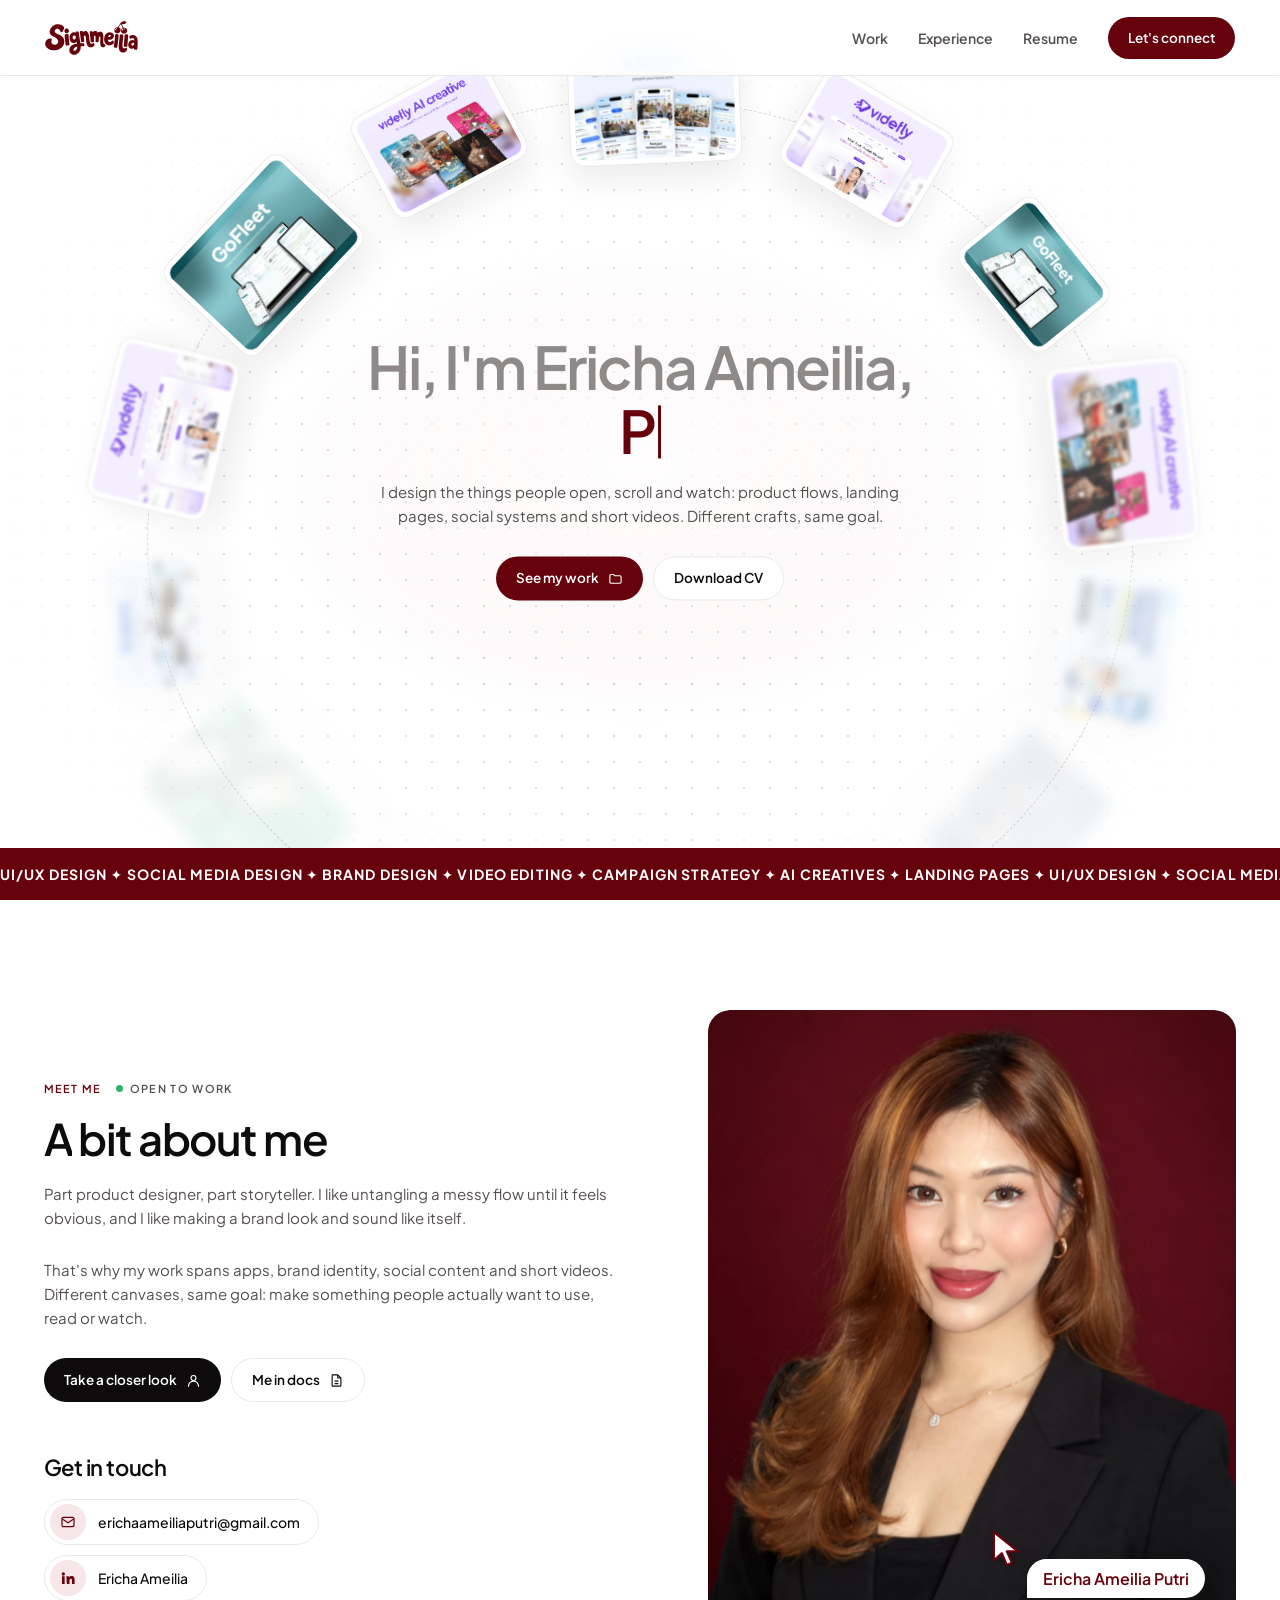
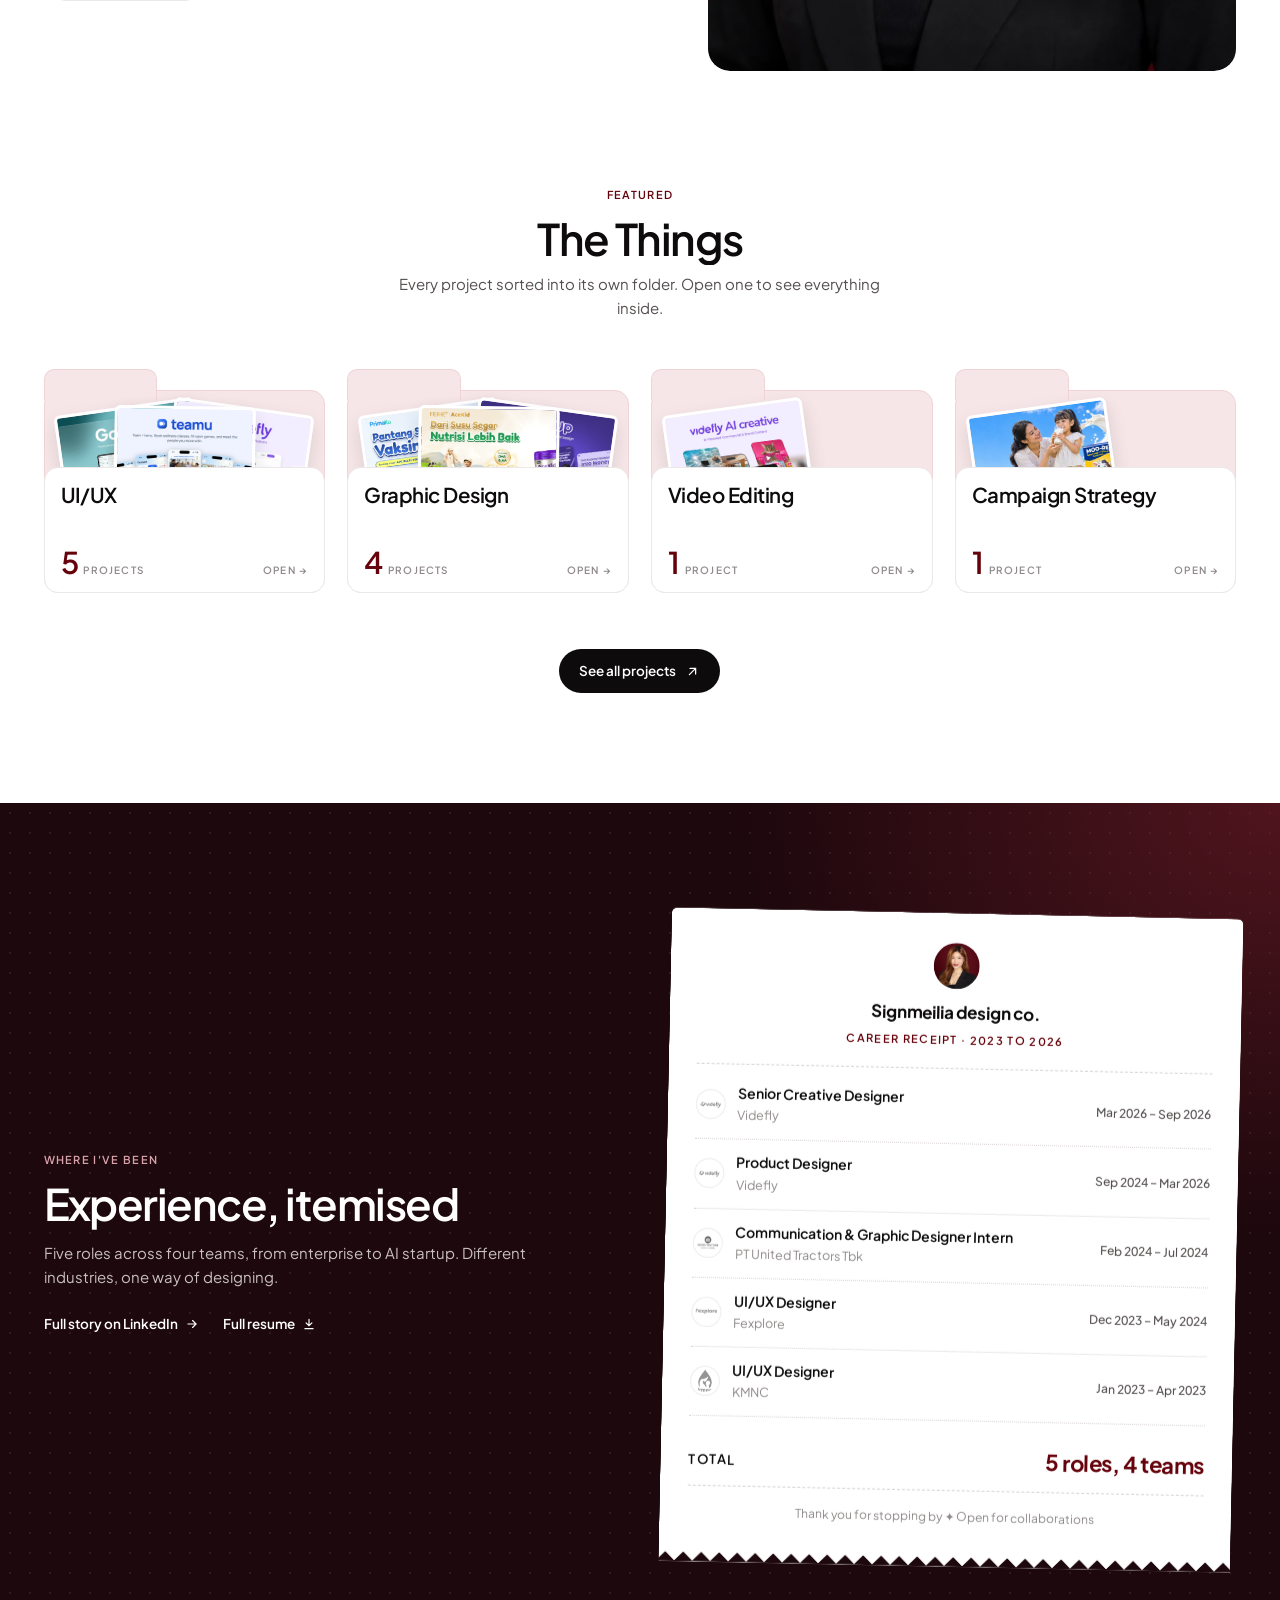
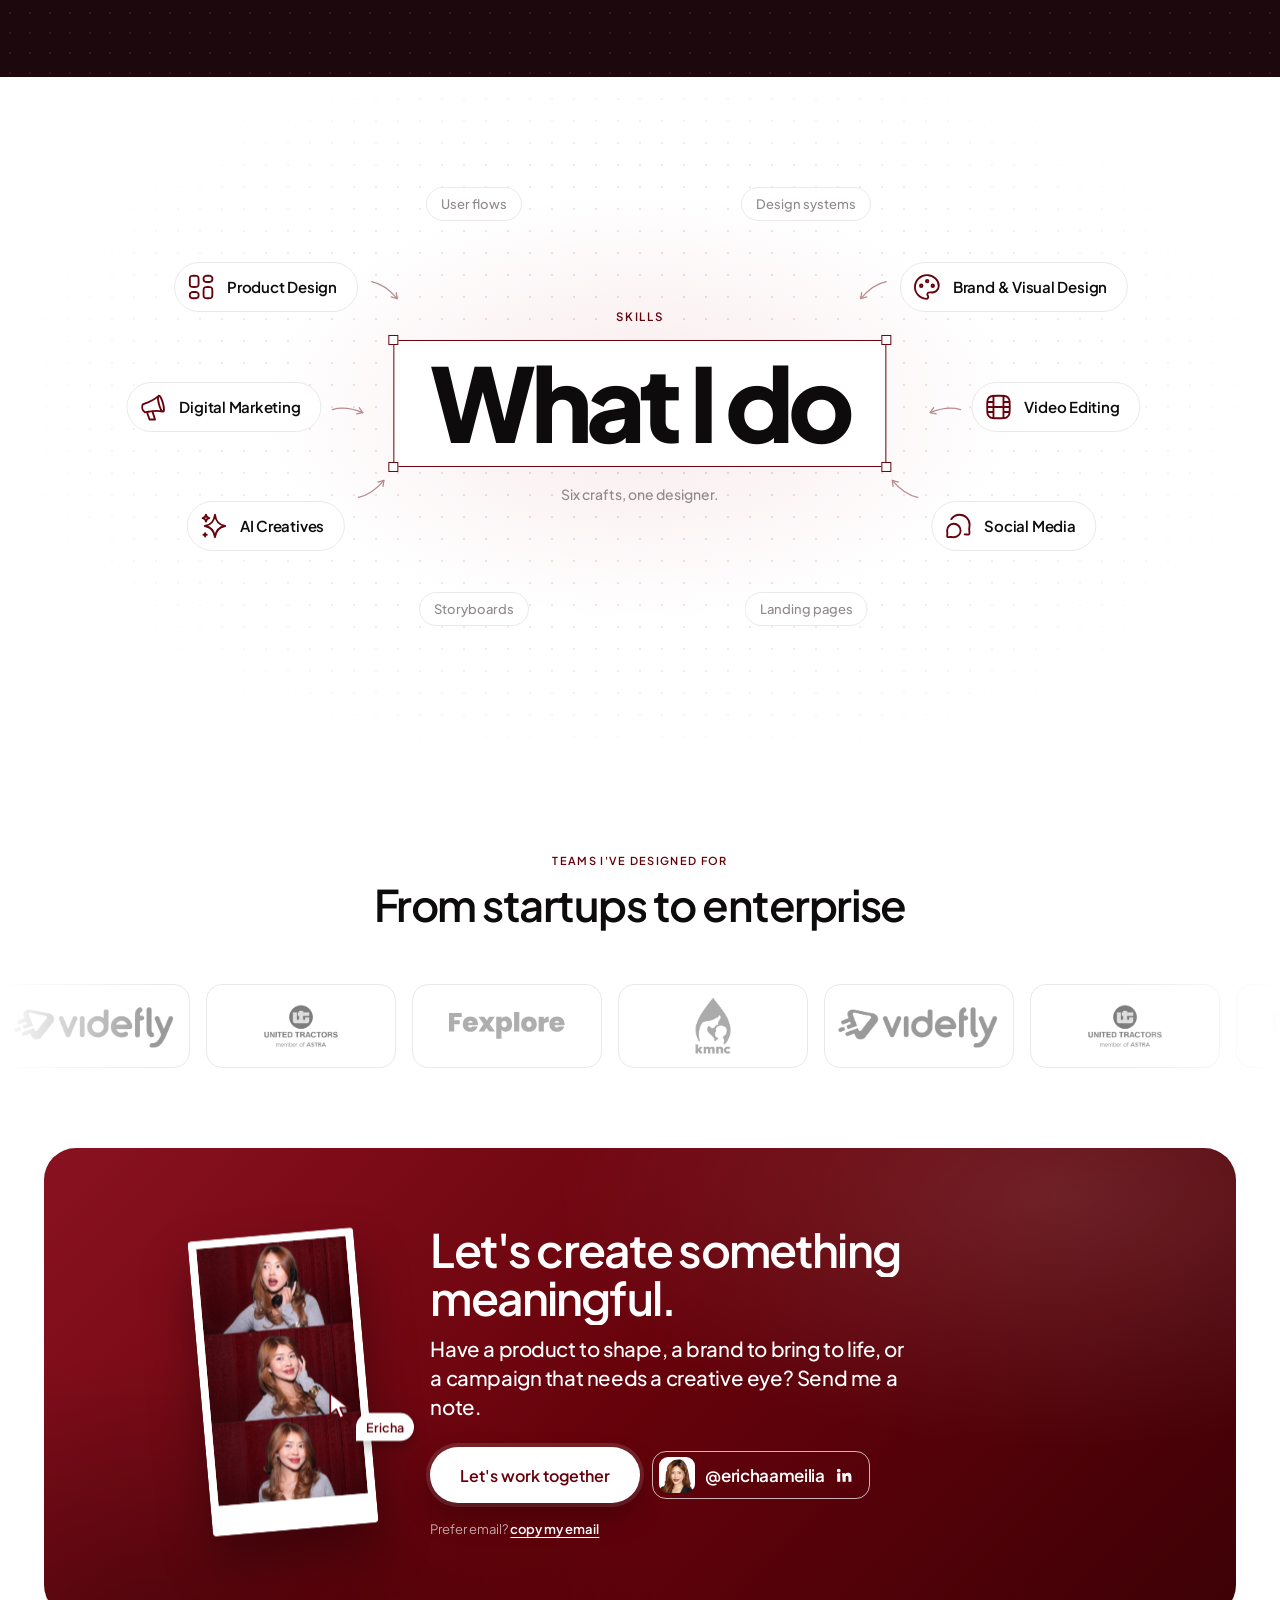
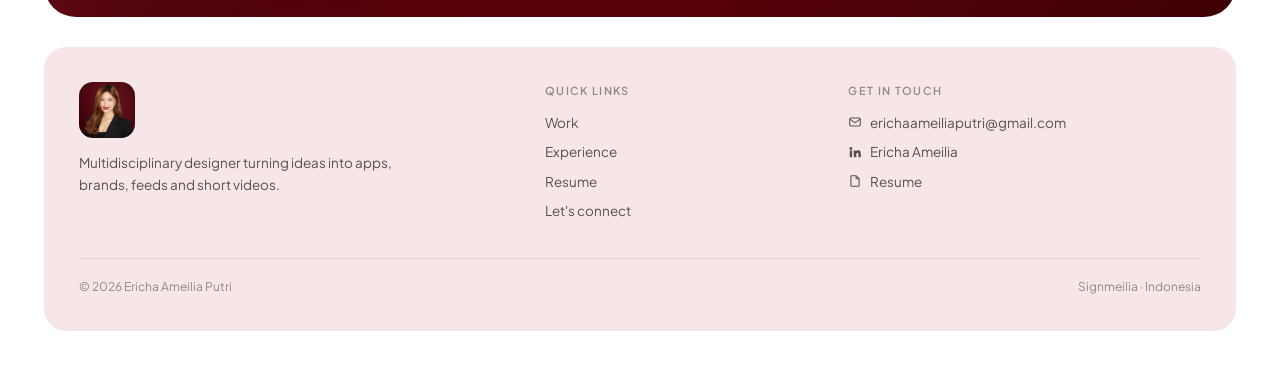
==== commit dcbc8d02: "Graphic Design folder and hero ring: show PrimaKu and FEIHE AceKid Co-Authored-By: Claude Opus 5.5 <" ====
--- a/index.html
+++ b/index.html
@@ -232,7 +232,7 @@
       // the middle paper sits in front, so the newest case takes that slot
       if (papers.length > 1) [papers[0], papers[1]] = [papers[1], papers[0]];
       const inside = papers.length
-        ? papers.map(p => `<span class="folder__paper"><img src="${imgSrc(p.img)}" alt="" loading="lazy"></span>`).join('')
+        ? papers.map(p => `<span class="folder__paper"><img src="${imgSrc(p.paper || p.img)}" alt="" loading="lazy"></span>`).join('')
         : '<span class="folder__empty">coming soon</span>';
       return `<div class="folder-wrap rv" data-speed="${[0.05, -0.04, 0.07, -0.03][fi]}">
         <a class="folder" href="projects.html#${f.id}" aria-label="Open the ${f.name} folder">
@@ -269,8 +269,8 @@
 <script>
   /* hero orbit: cards of slightly different sizes and tilts circle the headline */
   (() => {
-    // 14 cards keep the ring evenly spaced; with 8 shots the last two (the oldest projects) appear once
-    const shots = ['teamu/tm-thumb.webp','videfly-product.png','thumbs/gofleet.jpg','videfly-ai.png','nextstep.png','feedup.png','utvip.png','fexplore-cover.webp'];
+    // 14 cards keep the ring evenly spaced; with 10 shots the first four appear twice
+    const shots = ['teamu/tm-thumb.webp','videfly-product.png','thumbs/gofleet.jpg','videfly-ai.png','primaku/orbit.jpg','nextstep.png','feihe/orbit.jpg','feedup.png','utvip.png','fexplore-cover.webp'];
     const sizes = [1, .86, .78, 1.08, .92, 1, .84, 1.04, .9, 1.1, .8, .96, 1, .88, .82, 1.06];
     const tilts = [-4, 3, -2, 5, -6, 2, 4, -3, 1, -5, 6, -1, 3, -4, 2, -2];
     const ring = document.getElementById('ring'), hero = document.getElementById('top');
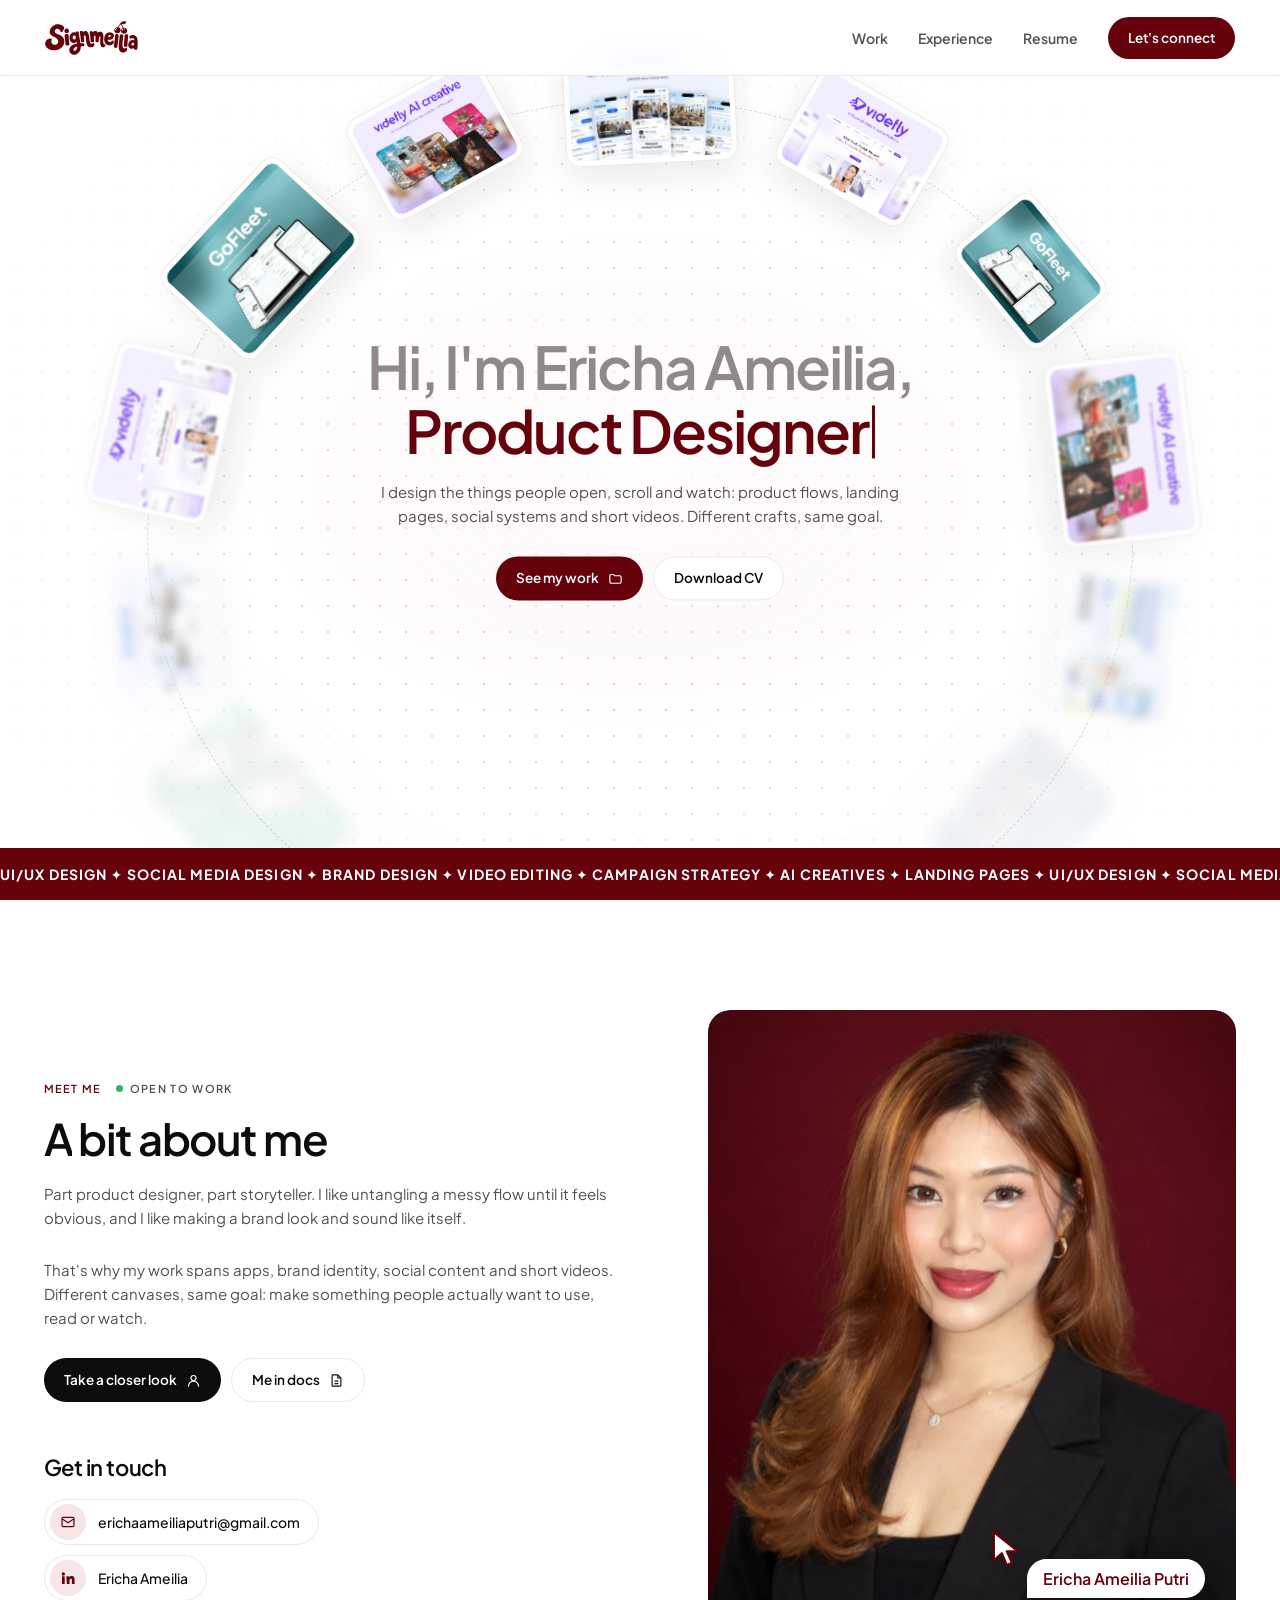
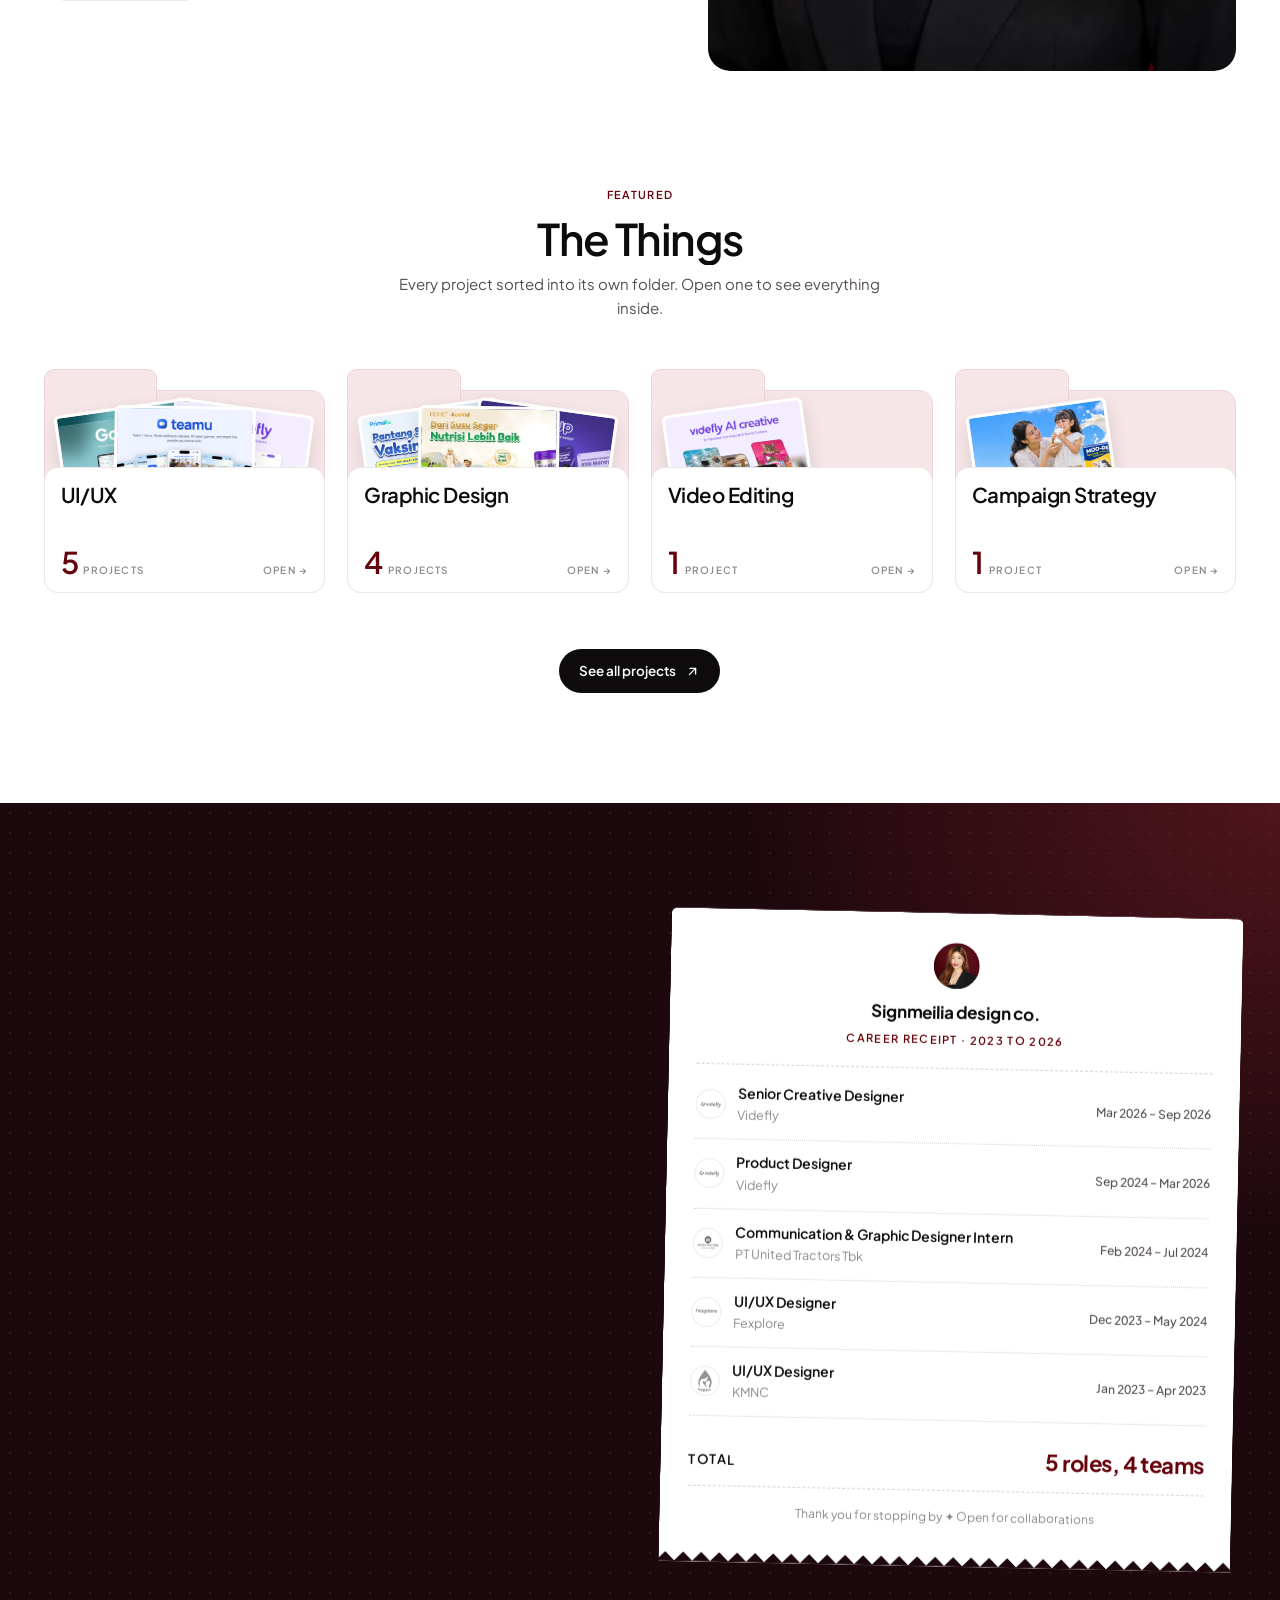
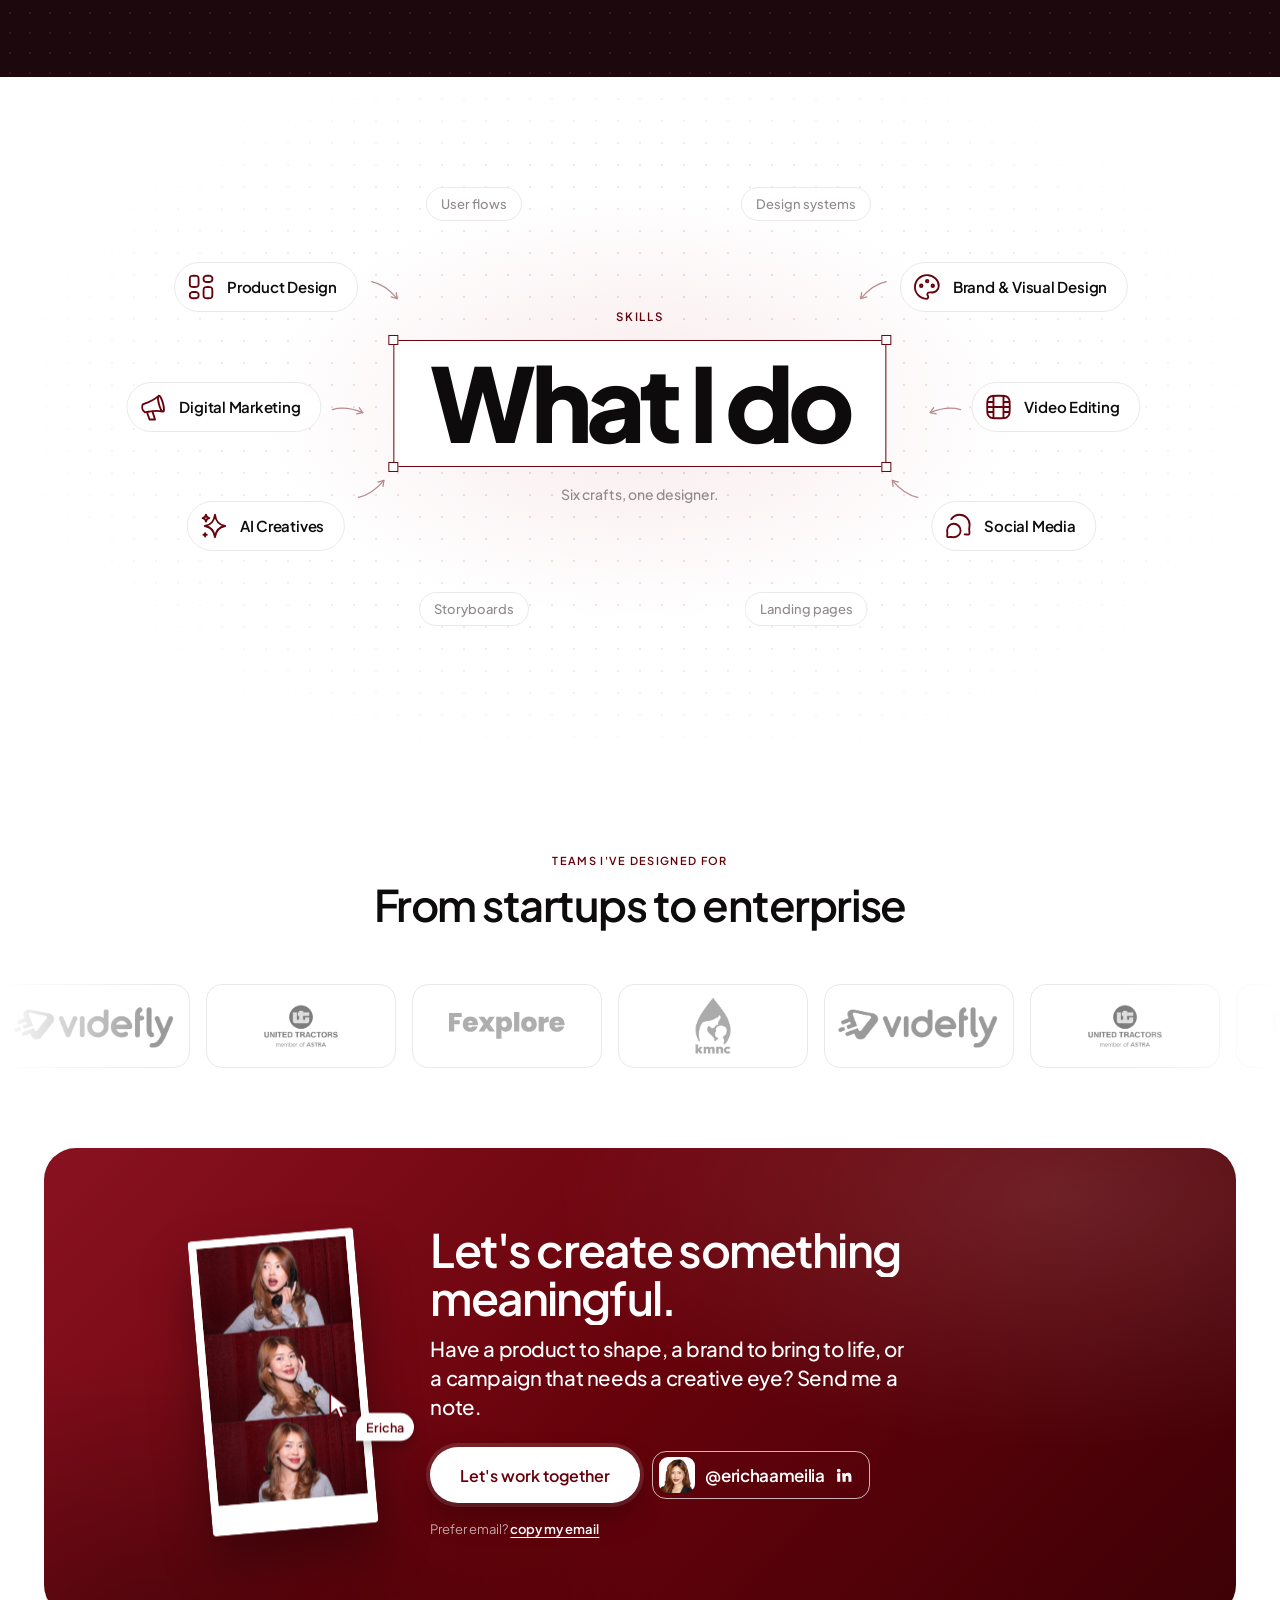
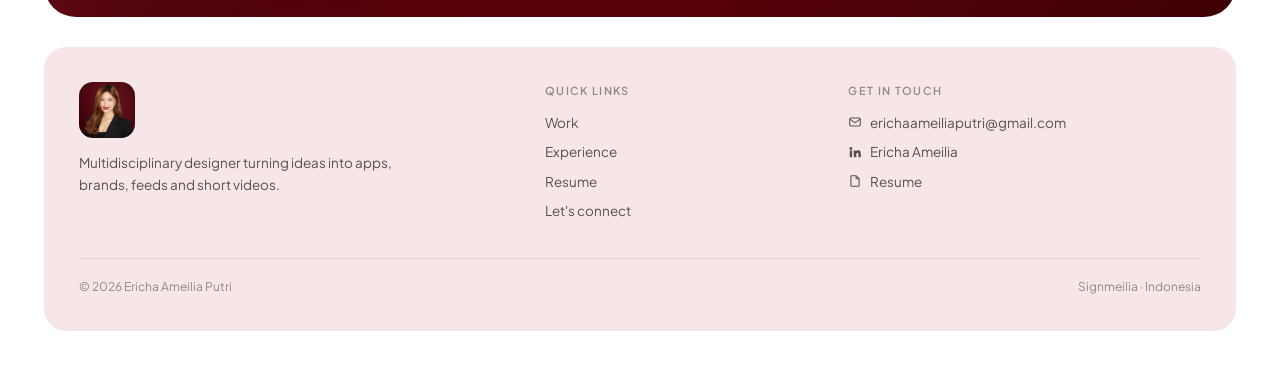
==== commit f7146592: "Point Resume and Download CV links to the updated CV Co-Authored-By: Claude Opus 5.5 <noreply@anthro" ====
--- a/index.html
+++ b/index.html
@@ -27,7 +27,7 @@
       <nav class="nav__links" aria-label="Main">
         <a href="projects.html">Work</a>
         <a href="#journey" data-sec="journey">Experience</a>
-        <a href="https://drive.google.com/file/d/1sFN4XBQd8MXF_A1-J4B5y1EkDxADbrXs/view?usp=sharing" target="_blank" rel="noopener">Resume</a>
+        <a href="https://drive.google.com/file/d/1mpLm_2xzThRaSK9DIYI1ZF7eUO3kidff/view?usp=sharing" target="_blank" rel="noopener">Resume</a>
       </nav>
       <a class="btn nav__cta" href="#contact">Let's connect</a>
     </div>
@@ -46,7 +46,7 @@
     <p>I design the things people open, scroll and watch: product flows, landing pages, social systems and short videos. Different crafts, same goal.</p>
     <div class="orbit__ctas">
       <a href="#things" class="btn btn-dark">See my work<svg viewBox="0 0 24 24" fill="none" stroke="currentColor" stroke-width="1.8" stroke-linejoin="round"><path d="M3 7a2 2 0 0 1 2-2h4l2 2h8a2 2 0 0 1 2 2v8a2 2 0 0 1-2 2H5a2 2 0 0 1-2-2z"/></svg></a>
-      <a href="https://drive.google.com/file/d/1sFN4XBQd8MXF_A1-J4B5y1EkDxADbrXs/view?usp=sharing" target="_blank" rel="noopener" class="btn btn-line">Download CV</a>
+      <a href="https://drive.google.com/file/d/1mpLm_2xzThRaSK9DIYI1ZF7eUO3kidff/view?usp=sharing" target="_blank" rel="noopener" class="btn btn-line">Download CV</a>
     </div>
   </div>
   <div class="ribbon ribbon--ink" aria-hidden="true"><div class="ribbon__track" data-ribbon="UI/UX design ✦ Social media design ✦ Brand design ✦ Video editing ✦ Campaign strategy ✦ AI creatives ✦ Landing pages ✦ "></div></div>
@@ -61,7 +61,7 @@
       <p class="rv">That's why my work spans apps, brand identity, social content and short videos. Different canvases, same goal: make something people actually want to use, read or watch.</p>
       <div class="actions rv">
         <a class="btn btn-dark" href="https://www.linkedin.com/in/erichaameilia/" target="_blank" rel="noopener">Take a closer look<svg viewBox="0 0 24 24" fill="none" stroke="currentColor" stroke-width="1.8" stroke-linecap="round"><circle cx="12" cy="8" r="4"/><path d="M4 21a8 8 0 0 1 16 0"/></svg></a>
-        <a class="btn btn-line" href="https://drive.google.com/file/d/1sFN4XBQd8MXF_A1-J4B5y1EkDxADbrXs/view?usp=sharing" target="_blank" rel="noopener">Me in docs<svg viewBox="0 0 24 24" fill="none" stroke="currentColor" stroke-width="1.8" stroke-linejoin="round"><path d="M14 3H6a1 1 0 0 0-1 1v16a1 1 0 0 0 1 1h12a1 1 0 0 0 1-1V8z"/><path d="M14 3v5h5M9 13h6M9 17h6"/></svg></a>
+        <a class="btn btn-line" href="https://drive.google.com/file/d/1mpLm_2xzThRaSK9DIYI1ZF7eUO3kidff/view?usp=sharing" target="_blank" rel="noopener">Me in docs<svg viewBox="0 0 24 24" fill="none" stroke="currentColor" stroke-width="1.8" stroke-linejoin="round"><path d="M14 3H6a1 1 0 0 0-1 1v16a1 1 0 0 0 1 1h12a1 1 0 0 0 1-1V8z"/><path d="M14 3v5h5M9 13h6M9 17h6"/></svg></a>
       </div>
       <h3 class="rv">Get in touch</h3>
       <div class="touch rv">
@@ -96,7 +96,7 @@
       <p class="rv">Five roles across four teams, from enterprise to AI startup. Different industries, one way of designing.</p>
       <div class="xp-links rv">
         <a href="https://www.linkedin.com/in/erichaameilia/" target="_blank" rel="noopener">Full story on LinkedIn <svg viewBox="0 0 24 24" fill="none" stroke="currentColor" stroke-width="2" stroke-linecap="round"><path d="M5 12h14M13 6l6 6-6 6"/></svg></a>
-        <a href="https://drive.google.com/file/d/1sFN4XBQd8MXF_A1-J4B5y1EkDxADbrXs/view?usp=sharing" target="_blank" rel="noopener">Full resume <svg viewBox="0 0 24 24" fill="none" stroke="currentColor" stroke-width="2" stroke-linecap="round"><path d="M12 4v11M7 10l5 5 5-5M5 20h14"/></svg></a>
+        <a href="https://drive.google.com/file/d/1mpLm_2xzThRaSK9DIYI1ZF7eUO3kidff/view?usp=sharing" target="_blank" rel="noopener">Full resume <svg viewBox="0 0 24 24" fill="none" stroke="currentColor" stroke-width="2" stroke-linecap="round"><path d="M12 4v11M7 10l5 5 5-5M5 20h14"/></svg></a>
       </div>
     </div>
     <div class="receipt-print rv" data-speed="0.08">
@@ -209,11 +209,11 @@
     <div class="fcard">
       <div class="fcard__grid">
         <div class="fcard__me"><img src="assets/portrait-about.jpg" alt=""><p>Multidisciplinary designer turning ideas into apps, brands, feeds and short videos.</p></div>
-        <nav aria-label="Quick links"><span class="label">Quick links</span><a href="projects.html">Work</a><a href="#journey">Experience</a><a href="https://drive.google.com/file/d/1sFN4XBQd8MXF_A1-J4B5y1EkDxADbrXs/view?usp=sharing" target="_blank" rel="noopener">Resume</a><a href="#contact">Let's connect</a></nav>
+        <nav aria-label="Quick links"><span class="label">Quick links</span><a href="projects.html">Work</a><a href="#journey">Experience</a><a href="https://drive.google.com/file/d/1mpLm_2xzThRaSK9DIYI1ZF7eUO3kidff/view?usp=sharing" target="_blank" rel="noopener">Resume</a><a href="#contact">Let's connect</a></nav>
         <nav aria-label="Get in touch"><span class="label">Get in touch</span>
           <a href="mailto:erichaameiliaputri@gmail.com"><svg viewBox="0 0 24 24" fill="none" stroke="currentColor" stroke-width="1.8"><rect x="3" y="5" width="18" height="14" rx="2"/><path d="m3 7 9 6 9-6"/></svg>erichaameiliaputri@gmail.com</a>
           <a href="https://www.linkedin.com/in/erichaameilia/" target="_blank" rel="noopener"><svg viewBox="0 0 24 24" fill="currentColor"><path d="M4.98 3.5a2.5 2.5 0 1 1 0 5 2.5 2.5 0 0 1 0-5zM3 9.5h4V21H3zM9.5 9.5h3.8v1.6h.06c.53-1 1.83-2.06 3.77-2.06 4.03 0 4.77 2.65 4.77 6.1V21h-4v-5.1c0-1.22-.02-2.78-1.7-2.78-1.7 0-1.96 1.33-1.96 2.7V21h-4z"/></svg>Ericha Ameilia</a>
-          <a href="https://drive.google.com/file/d/1sFN4XBQd8MXF_A1-J4B5y1EkDxADbrXs/view?usp=sharing" target="_blank" rel="noopener"><svg viewBox="0 0 24 24" fill="none" stroke="currentColor" stroke-width="1.8" stroke-linejoin="round"><path d="M14 3H6a1 1 0 0 0-1 1v16a1 1 0 0 0 1 1h12a1 1 0 0 0 1-1V8z"/><path d="M14 3v5h5"/></svg>Resume</a>
+          <a href="https://drive.google.com/file/d/1mpLm_2xzThRaSK9DIYI1ZF7eUO3kidff/view?usp=sharing" target="_blank" rel="noopener"><svg viewBox="0 0 24 24" fill="none" stroke="currentColor" stroke-width="1.8" stroke-linejoin="round"><path d="M14 3H6a1 1 0 0 0-1 1v16a1 1 0 0 0 1 1h12a1 1 0 0 0 1-1V8z"/><path d="M14 3v5h5"/></svg>Resume</a>
         </nav>
       </div>
       <div class="fcard__bottom"><span>© 2026 Ericha Ameilia Putri</span><span>Signmeilia · Indonesia</span></div>
